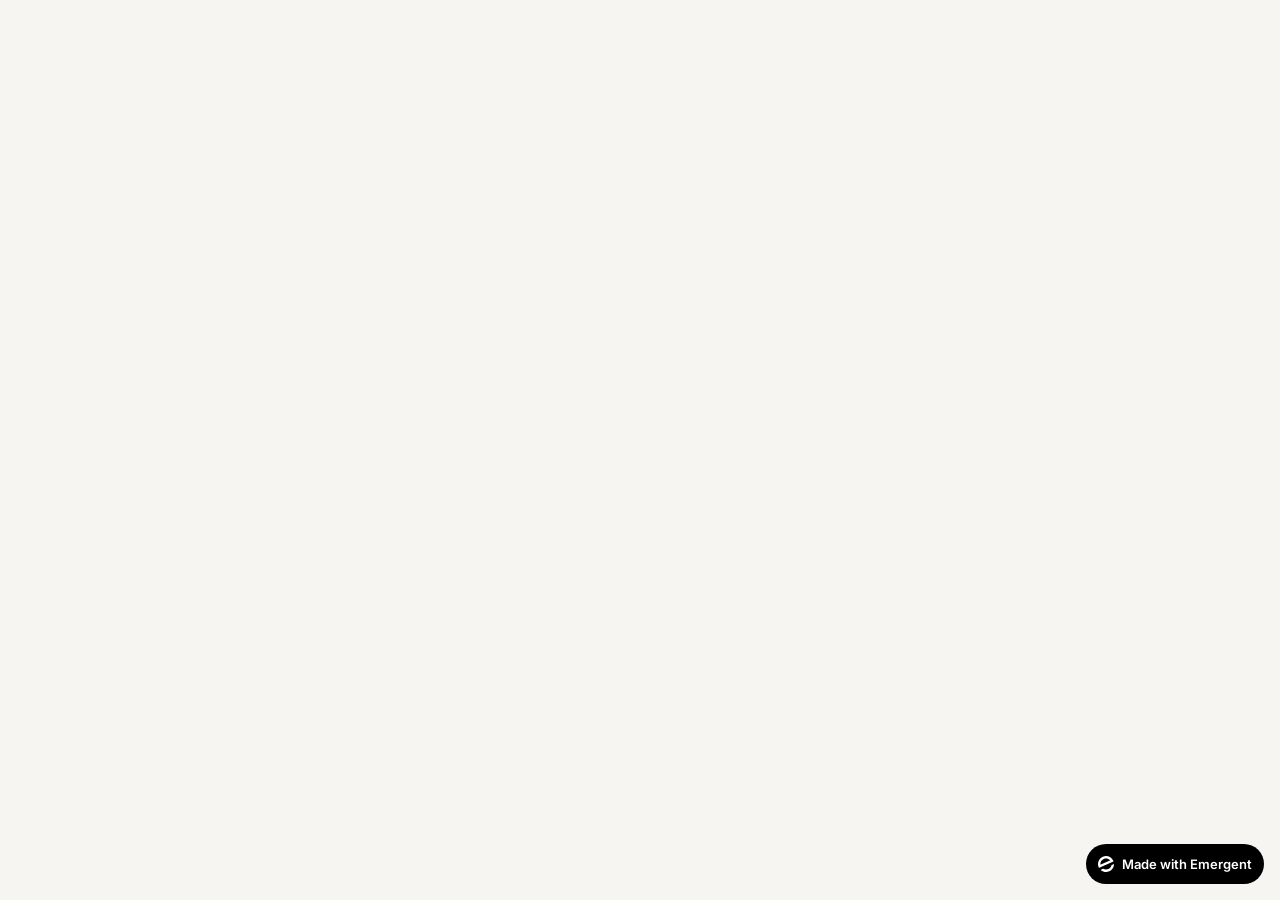
==== index.html @ c3e51dea "Add files via upload" ====
<!doctype html><html lang="en"><head><meta charset="utf-8"/><meta name="viewport" content="width=device-width,initial-scale=1"/><meta name="theme-color" content="#000000"/><meta name="description" content="A product of emergent.sh"/><link rel="preconnect" href="https://fonts.googleapis.com"/><link rel="preconnect" href="https://fonts.gstatic.com" crossorigin/><link href="https://fonts.googleapis.com/css2?family=Inter:wght@600&display=swap" rel="stylesheet"/><title>Emergent | Fullstack App</title><script>window.addEventListener("error",function(e){e.error instanceof DOMException&&"DataCloneError"===e.error.name&&e.message&&e.message.includes("PerformanceServerTiming")&&(e.stopImmediatePropagation(),e.preventDefault())},!0)</script><script src="https://assets.emergent.sh/scripts/emergent-main.js"></script><script defer="defer" src="./static/js/main.3ef4e0ff.js"></script><link href="./static/css/main.fb1d34de.css" rel="stylesheet"></head><body><noscript>You need to enable JavaScript to run this app.</noscript><div id="root"></div><a id="emergent-badge" target="_blank" href="https://app.emergent.sh/?utm_source=emergent-badge" style="display:inline-flex!important;box-sizing:border-box;width:178px;height:40px;padding:8px 12px 8px 12px;align-items:center!important;gap:8px;border-radius:50px!important;background:#000!important;position:fixed!important;bottom:16px;right:16px;text-decoration:none;font-family:-apple-system,BlinkMacSystemFont,&quot;z-index:9999!important"><svg xmlns="http://www.w3.org/2000/svg" width="16" height="16" viewBox="0 0 16 16" fill="none"><path d="M15.5702 8.13142C15.7729 8.0412 16.0007 8.18878 15.9892 8.4103C15.8374 11.3192 14.0965 14.0405 11.2531 15.3065C8.40964 16.5725 5.2224 16.0453 2.95912 14.2117C2.78676 14.072 2.82955 13.804 3.03219 13.7137L4.95677 12.8568C5.04866 12.8159 5.15446 12.823 5.24204 12.8725C6.73377 13.7153 8.59176 13.8649 10.2772 13.1145C11.9626 12.3641 13.0947 10.8833 13.4665 9.21075C13.4883 9.11256 13.5539 9.02918 13.6457 8.98827L15.5702 8.13142Z" fill="white"/><path fill-rule="evenodd" clip-rule="evenodd" d="M15.3066 4.74698L15.5067 5.19653C15.5759 5.35178 15.5061 5.53366 15.3508 5.60278L1.29992 11.8586C1.14467 11.9278 0.962794 11.8579 0.893675 11.7027L0.701732 11.2716L0.693457 11.2531C-1.10317 7.21778 0.711626 2.49007 4.74692 0.693443C8.78221 -1.10318 13.51 0.711693 15.3066 4.74698ZM2.82356 8.55367C2.63552 8.63739 2.41991 8.51617 2.40853 8.31065C2.28373 6.05724 3.53858 3.85787 5.72286 2.88536C7.90715 1.91286 10.3813 2.45199 11.9724 4.05256C12.1175 4.19854 12.0633 4.43988 11.8753 4.5236L2.82356 8.55367Z" fill="white"/></svg><p style="color:#fff!important;font-family:Inter,sans-serif!important;font-size:13px!important;font-style:normal!important;font-weight:600!important;line-height:20px!important;margin:0!important;white-space:nowrap!important">Made with Emergent</p></a><script>!function(e,t){var r,s,o,i;t.__SV||(window.posthog=t,t._i=[],t.init=function(n,a,p){function c(e,t){var r=t.split(".");2==r.length&&(e=e[r[0]],t=r[1]),e[t]=function(){e.push([t].concat(Array.prototype.slice.call(arguments,0)))}}(o=e.createElement("script")).type="text/javascript",o.crossOrigin="anonymous",o.async=!0,o.src=a.api_host.replace(".i.posthog.com","-assets.i.posthog.com")+"/static/array.js",(i=e.getElementsByTagName("script")[0]).parentNode.insertBefore(o,i);var g=t;for(void 0!==p?g=t[p]=[]:p="posthog",g.people=g.people||[],g.toString=function(e){var t="posthog";return"posthog"!==p&&(t+="."+p),e||(t+=" (stub)"),t},g.people.toString=function(){return g.toString(1)+".people (stub)"},r="init me ws ys ps bs capture je Di ks register register_once register_for_session unregister unregister_for_session Ps getFeatureFlag getFeatureFlagPayload isFeatureEnabled reloadFeatureFlags updateEarlyAccessFeatureEnrollment getEarlyAccessFeatures on onFeatureFlags onSurveysLoaded onSessionId getSurveys getActiveMatchingSurveys renderSurvey canRenderSurvey canRenderSurveyAsync identify setPersonProperties group resetGroups setPersonPropertiesForFlags resetPersonPropertiesForFlags setGroupPropertiesForFlags resetGroupPropertiesForFlags reset get_distinct_id getGroups get_session_id get_session_replay_url alias set_config startSessionRecording stopSessionRecording sessionRecordingStarted captureException loadToolbar get_property getSessionProperty Es $s createPersonProfile Is opt_in_capturing opt_out_capturing has_opted_in_capturing has_opted_out_capturing clear_opt_in_out_capturing Ss debug xs getPageViewId captureTraceFeedback captureTraceMetric".split(" "),s=0;s<r.length;s++)c(g,r[s]);t._i.push([n,a,p])},t.__SV=1)}(document,window.posthog||[]),posthog.init("phc_xAvL2Iq4tFmANRE7kzbKwaSqp1HJjN7x48s3vr0CMjs",{api_host:"https://us.i.posthog.com",person_profiles:"identified_only",session_recording:{recordCrossOriginIframes:!0,capturePerformance:!1}})</script></body></html>
---- static/css/main.fb1d34de.css ----
@import url(https://fonts.googleapis.com/css2?family=Fraunces:opsz,wght@9..144,400;9..144,500;9..144,600;9..144,700&family=Inter:wght@300;400;500;600;700&display=swap);*,:after,:before{--tw-border-spacing-x:0;--tw-border-spacing-y:0;--tw-translate-x:0;--tw-translate-y:0;--tw-rotate:0;--tw-skew-x:0;--tw-skew-y:0;--tw-scale-x:1;--tw-scale-y:1;--tw-pan-x: ;--tw-pan-y: ;--tw-pinch-zoom: ;--tw-scroll-snap-strictness:proximity;--tw-gradient-from-position: ;--tw-gradient-via-position: ;--tw-gradient-to-position: ;--tw-ordinal: ;--tw-slashed-zero: ;--tw-numeric-figure: ;--tw-numeric-spacing: ;--tw-numeric-fraction: ;--tw-ring-inset: ;--tw-ring-offset-width:0px;--tw-ring-offset-color:#fff;--tw-ring-color:#3b82f680;--tw-ring-offset-shadow:0 0 #0000;--tw-ring-shadow:0 0 #0000;--tw-shadow:0 0 #0000;--tw-shadow-colored:0 0 #0000;--tw-blur: ;--tw-brightness: ;--tw-contrast: ;--tw-grayscale: ;--tw-hue-rotate: ;--tw-invert: ;--tw-saturate: ;--tw-sepia: ;--tw-drop-shadow: ;--tw-backdrop-blur: ;--tw-backdrop-brightness: ;--tw-backdrop-contrast: ;--tw-backdrop-grayscale: ;--tw-backdrop-hue-rotate: ;--tw-backdrop-invert: ;--tw-backdrop-opacity: ;--tw-backdrop-saturate: ;--tw-backdrop-sepia: ;--tw-contain-size: ;--tw-contain-layout: ;--tw-contain-paint: ;--tw-contain-style: }::backdrop{--tw-border-spacing-x:0;--tw-border-spacing-y:0;--tw-translate-x:0;--tw-translate-y:0;--tw-rotate:0;--tw-skew-x:0;--tw-skew-y:0;--tw-scale-x:1;--tw-scale-y:1;--tw-pan-x: ;--tw-pan-y: ;--tw-pinch-zoom: ;--tw-scroll-snap-strictness:proximity;--tw-gradient-from-position: ;--tw-gradient-via-position: ;--tw-gradient-to-position: ;--tw-ordinal: ;--tw-slashed-zero: ;--tw-numeric-figure: ;--tw-numeric-spacing: ;--tw-numeric-fraction: ;--tw-ring-inset: ;--tw-ring-offset-width:0px;--tw-ring-offset-color:#fff;--tw-ring-color:#3b82f680;--tw-ring-offset-shadow:0 0 #0000;--tw-ring-shadow:0 0 #0000;--tw-shadow:0 0 #0000;--tw-shadow-colored:0 0 #0000;--tw-blur: ;--tw-brightness: ;--tw-contrast: ;--tw-grayscale: ;--tw-hue-rotate: ;--tw-invert: ;--tw-saturate: ;--tw-sepia: ;--tw-drop-shadow: ;--tw-backdrop-blur: ;--tw-backdrop-brightness: ;--tw-backdrop-contrast: ;--tw-backdrop-grayscale: ;--tw-backdrop-hue-rotate: ;--tw-backdrop-invert: ;--tw-backdrop-opacity: ;--tw-backdrop-saturate: ;--tw-backdrop-sepia: ;--tw-contain-size: ;--tw-contain-layout: ;--tw-contain-paint: ;--tw-contain-style: }

/*
! tailwindcss v3.4.17 | MIT License | https://tailwindcss.com
*/*,:after,:before{border:0 solid #e5e7eb;box-sizing:border-box}:after,:before{--tw-content:""}:host,html{-webkit-text-size-adjust:100%;font-feature-settings:normal;-webkit-tap-highlight-color:transparent;font-family:ui-sans-serif,system-ui,sans-serif,Apple Color Emoji,Segoe UI Emoji,Segoe UI Symbol,Noto Color Emoji;font-variation-settings:normal;line-height:1.5;tab-size:4}body{line-height:inherit}hr{border-top-width:1px;color:inherit;height:0}abbr:where([title]){-webkit-text-decoration:underline dotted;text-decoration:underline dotted}h1,h2,h3,h4,h5,h6{font-size:inherit;font-weight:inherit}a{color:inherit;text-decoration:inherit}b,strong{font-weight:bolder}code,kbd,pre,samp{font-feature-settings:normal;font-family:ui-monospace,SFMono-Regular,Menlo,Monaco,Consolas,Liberation Mono,Courier New,monospace;font-size:1em;font-variation-settings:normal}small{font-size:80%}sub,sup{font-size:75%;line-height:0;position:relative;vertical-align:initial}sub{bottom:-.25em}sup{top:-.5em}table{border-collapse:collapse;border-color:inherit;text-indent:0}button,input,optgroup,select,textarea{font-feature-settings:inherit;color:inherit;font-family:inherit;font-size:100%;font-variation-settings:inherit;font-weight:inherit;letter-spacing:inherit;line-height:inherit;margin:0;padding:0}button,select{text-transform:none}button,input:where([type=button]),input:where([type=reset]),input:where([type=submit]){-webkit-appearance:button;background-color:initial;background-image:none}:-moz-focusring{outline:auto}:-moz-ui-invalid{box-shadow:none}progress{vertical-align:initial}::-webkit-inner-spin-button,::-webkit-outer-spin-button{height:auto}[type=search]{-webkit-appearance:textfield;outline-offset:-2px}::-webkit-search-decoration{-webkit-appearance:none}::-webkit-file-upload-button{-webkit-appearance:button;font:inherit}summary{display:list-item}blockquote,dd,dl,figure,h1,h2,h3,h4,h5,h6,hr,p,pre{margin:0}fieldset{margin:0}fieldset,legend{padding:0}menu,ol,ul{list-style:none;margin:0;padding:0}dialog{padding:0}textarea{resize:vertical}input::placeholder,textarea::placeholder{color:#9ca3af;opacity:1}[role=button],button{cursor:pointer}:disabled{cursor:default}audio,canvas,embed,iframe,img,object,svg,video{display:block;vertical-align:middle}img,video{height:auto;max-width:100%}[hidden]:where(:not([hidden=until-found])){display:none}:root{--background:44 33% 96%;--foreground:0 0% 9%;--card:0 0% 100%;--card-foreground:0 0% 9%;--popover:0 0% 100%;--popover-foreground:0 0% 9%;--primary:246 84% 66%;--primary-foreground:0 0% 100%;--secondary:0 0% 96%;--secondary-foreground:0 0% 9%;--muted:0 0% 96%;--muted-foreground:0 0% 40%;--accent:0 0% 96%;--accent-foreground:0 0% 9%;--destructive:0 84% 60%;--destructive-foreground:0 0% 98%;--border:0 0% 89%;--input:0 0% 89%;--ring:246 84% 66%;--radius:0.75rem}*{border-color:#e3e3e3;border-color:hsl(var(--border))}body{background-color:#f8f6f1;background-color:hsl(var(--background));color:hsl(var(--foreground))}.sr-only{clip:rect(0,0,0,0);border-width:0;height:1px;margin:-1px;overflow:hidden;padding:0;position:absolute;white-space:nowrap;width:1px}.pointer-events-none{pointer-events:none}.pointer-events-auto{pointer-events:auto}.visible{visibility:visible}.invisible{visibility:hidden}.fixed{position:fixed}.absolute{position:absolute}.relative{position:relative}.-inset-6{inset:-1.5rem}.inset-0{inset:0}.inset-2{inset:.5rem}.inset-x-0{left:0;right:0}.inset-y-0{bottom:0;top:0}.-bottom-12{bottom:-3rem}.-bottom-2{bottom:-.5rem}.-left-12{left:-3rem}.-left-3{left:-.75rem}.-left-\[22px\]{left:-22px}.-right-12{right:-3rem}.-right-4{right:-1rem}.-top-12{top:-3rem}.bottom-0{bottom:0}.bottom-10{bottom:2.5rem}.bottom-2{bottom:.5rem}.bottom-5{bottom:1.25rem}.left-0{left:0}.left-1{left:.25rem}.left-1\/2{left:50%}.left-2{left:.5rem}.left-3{left:.75rem}.left-6{left:1.5rem}.left-\[50\%\]{left:50%}.right-0{right:0}.right-1{right:.25rem}.right-2{right:.5rem}.right-3{right:.75rem}.right-4{right:1rem}.right-5{right:1.25rem}.right-6{right:1.5rem}.right-8{right:2rem}.top-0{top:0}.top-1{top:.25rem}.top-1\/2{top:50%}.top-2{top:.5rem}.top-3{top:.75rem}.top-4{top:1rem}.top-6{top:1.5rem}.top-8{top:2rem}.top-\[1px\]{top:1px}.top-\[50\%\]{top:50%}.top-\[60\%\]{top:60%}.top-full{top:100%}.z-10{z-index:10}.z-40{z-index:40}.z-50{z-index:50}.z-\[100\]{z-index:100}.z-\[1\]{z-index:1}.-mx-1{margin-left:-.25rem;margin-right:-.25rem}.mx-2{margin-left:.5rem;margin-right:.5rem}.mx-auto{margin-left:auto;margin-right:auto}.my-1{margin-bottom:.25rem;margin-top:.25rem}.-ml-4{margin-left:-1rem}.-mt-4{margin-top:-1rem}.mb-1{margin-bottom:.25rem}.mb-1\.5{margin-bottom:.375rem}.mb-2{margin-bottom:.5rem}.mb-5{margin-bottom:1.25rem}.mb-8{margin-bottom:2rem}.ml-1{margin-left:.25rem}.ml-auto{margin-left:auto}.mr-2{margin-right:.5rem}.mt-1{margin-top:.25rem}.mt-1\.5{margin-top:.375rem}.mt-10{margin-top:2.5rem}.mt-14{margin-top:3.5rem}.mt-2{margin-top:.5rem}.mt-20{margin-top:5rem}.mt-24{margin-top:6rem}.mt-3{margin-top:.75rem}.mt-4{margin-top:1rem}.mt-5{margin-top:1.25rem}.mt-6{margin-top:1.5rem}.mt-8{margin-top:2rem}.mt-auto{margin-top:auto}.block{display:block}.flex{display:flex}.inline-flex{display:inline-flex}.table{display:table}.grid{display:grid}.hidden{display:none}.aspect-square{aspect-ratio:1/1}.h-0\.5{height:.125rem}.h-1{height:.25rem}.h-1\.5{height:.375rem}.h-10{height:2.5rem}.h-14{height:3.5rem}.h-16{height:4rem}.h-2{height:.5rem}.h-2\.5{height:.625rem}.h-24{height:6rem}.h-3{height:.75rem}.h-3\.5{height:.875rem}.h-32{height:8rem}.h-4{height:1rem}.h-40{height:10rem}.h-5{height:1.25rem}.h-6{height:1.5rem}.h-7{height:1.75rem}.h-8{height:2rem}.h-9{height:2.25rem}.h-\[1px\]{height:1px}.h-\[var\(--radix-navigation-menu-viewport-height\)\]{height:var(--radix-navigation-menu-viewport-height)}.h-\[var\(--radix-select-trigger-height\)\]{height:var(--radix-select-trigger-height)}.h-auto{height:auto}.h-full{height:100%}.h-px{height:1px}.max-h-72{max-height:18rem}.max-h-\[--radix-context-menu-content-available-height\]{max-height:var(--radix-context-menu-content-available-height)}.max-h-\[--radix-select-content-available-height\]{max-height:var(--radix-select-content-available-height)}.max-h-\[300px\]{max-height:300px}.max-h-\[var\(--radix-dropdown-menu-content-available-height\)\]{max-height:var(--radix-dropdown-menu-content-available-height)}.max-h-screen{max-height:100vh}.min-h-\[60px\]{min-height:60px}.min-h-screen{min-height:100vh}.w-1\.5{width:.375rem}.w-10{width:2.5rem}.w-14{width:3.5rem}.w-16{width:4rem}.w-2{width:.5rem}.w-2\.5{width:.625rem}.w-20{width:5rem}.w-24{width:6rem}.w-3{width:.75rem}.w-3\.5{width:.875rem}.w-3\/4{width:75%}.w-32{width:8rem}.w-4{width:1rem}.w-40{width:10rem}.w-52{width:13rem}.w-6{width:1.5rem}.w-64{width:16rem}.w-7{width:1.75rem}.w-72{width:18rem}.w-8{width:2rem}.w-9{width:2.25rem}.w-\[100px\]{width:100px}.w-\[1px\]{width:1px}.w-\[min\(380px\2c calc\(100vw-24px\)\)\]{width:min(380px,calc(100vw - 24px))}.w-full{width:100%}.w-max{width:-webkit-max-content;width:max-content}.w-px{width:1px}.min-w-0{min-width:0}.min-w-10{min-width:2.5rem}.min-w-8{min-width:2rem}.min-w-9{min-width:2.25rem}.min-w-\[12rem\]{min-width:12rem}.min-w-\[300px\]{min-width:300px}.min-w-\[8rem\]{min-width:8rem}.min-w-\[var\(--radix-select-trigger-width\)\]{min-width:var(--radix-select-trigger-width)}.max-w-2xl{max-width:42rem}.max-w-3xl{max-width:48rem}.max-w-4xl{max-width:56rem}.max-w-7xl{max-width:80rem}.max-w-\[86\%\]{max-width:86%}.max-w-lg{max-width:32rem}.max-w-max{max-width:-webkit-max-content;max-width:max-content}.max-w-md{max-width:28rem}.max-w-sm{max-width:24rem}.flex-1{flex:1 1}.shrink-0{flex-shrink:0}.grow{flex-grow:1}.grow-0{flex-grow:0}.basis-full{flex-basis:100%}.caption-bottom{caption-side:bottom}.border-collapse{border-collapse:collapse}.origin-\[--radix-context-menu-content-transform-origin\]{transform-origin:var(--radix-context-menu-content-transform-origin)}.origin-\[--radix-dropdown-menu-content-transform-origin\]{transform-origin:var(--radix-dropdown-menu-content-transform-origin)}.origin-\[--radix-hover-card-content-transform-origin\]{transform-origin:var(--radix-hover-card-content-transform-origin)}.origin-\[--radix-menubar-content-transform-origin\]{transform-origin:var(--radix-menubar-content-transform-origin)}.origin-\[--radix-popover-content-transform-origin\]{transform-origin:var(--radix-popover-content-transform-origin)}.origin-\[--radix-select-content-transform-origin\]{transform-origin:var(--radix-select-content-transform-origin)}.origin-\[--radix-tooltip-content-transform-origin\]{transform-origin:var(--radix-tooltip-content-transform-origin)}.-translate-x-1\/2{--tw-translate-x:-50%}.-translate-x-1\/2,.-translate-y-1\/2{transform:translate(var(--tw-translate-x),var(--tw-translate-y)) rotate(var(--tw-rotate)) skewX(var(--tw-skew-x)) skewY(var(--tw-skew-y)) scaleX(var(--tw-scale-x)) scaleY(var(--tw-scale-y))}.-translate-y-1\/2{--tw-translate-y:-50%}.translate-x-\[-50\%\]{--tw-translate-x:-50%}.translate-x-\[-50\%\],.translate-y-\[-50\%\]{transform:translate(var(--tw-translate-x),var(--tw-translate-y)) rotate(var(--tw-rotate)) skewX(var(--tw-skew-x)) skewY(var(--tw-skew-y)) scaleX(var(--tw-scale-x)) scaleY(var(--tw-scale-y))}.translate-y-\[-50\%\]{--tw-translate-y:-50%}.rotate-180{--tw-rotate:180deg}.rotate-180,.rotate-45{transform:translate(var(--tw-translate-x),var(--tw-translate-y)) rotate(var(--tw-rotate)) skewX(var(--tw-skew-x)) skewY(var(--tw-skew-y)) scaleX(var(--tw-scale-x)) scaleY(var(--tw-scale-y))}.rotate-45{--tw-rotate:45deg}.rotate-90{--tw-rotate:90deg}.rotate-90,.transform{transform:translate(var(--tw-translate-x),var(--tw-translate-y)) rotate(var(--tw-rotate)) skewX(var(--tw-skew-x)) skewY(var(--tw-skew-y)) scaleX(var(--tw-scale-x)) scaleY(var(--tw-scale-y))}@keyframes pulse{50%{opacity:.5}}.animate-pulse{animation:pulse 2s cubic-bezier(.4,0,.6,1) infinite}.cursor-default{cursor:default}.cursor-pointer{cursor:pointer}.touch-none{touch-action:none}.select-none{-webkit-user-select:none;user-select:none}.resize-none{resize:none}.snap-x{scroll-snap-type:x var(--tw-scroll-snap-strictness)}.snap-start{scroll-snap-align:start}.list-none{list-style-type:none}.flex-row{flex-direction:row}.flex-col{flex-direction:column}.flex-col-reverse{flex-direction:column-reverse}.flex-wrap{flex-wrap:wrap}.items-start{align-items:flex-start}.items-end{align-items:flex-end}.items-center{align-items:center}.items-baseline{align-items:baseline}.justify-start{justify-content:flex-start}.justify-end{justify-content:flex-end}.justify-center{justify-content:center}.justify-between{justify-content:space-between}.gap-1{gap:.25rem}.gap-1\.5{gap:.375rem}.gap-10{gap:2.5rem}.gap-2{gap:.5rem}.gap-3{gap:.75rem}.gap-4{gap:1rem}.gap-5{gap:1.25rem}.gap-7{gap:1.75rem}.space-x-1>:not([hidden])~:not([hidden]){--tw-space-x-reverse:0;margin-left:calc(.25rem*(1 - var(--tw-space-x-reverse)));margin-right:calc(.25rem*var(--tw-space-x-reverse))}.space-x-2>:not([hidden])~:not([hidden]){--tw-space-x-reverse:0;margin-left:calc(.5rem*(1 - var(--tw-space-x-reverse)));margin-right:calc(.5rem*var(--tw-space-x-reverse))}.space-y-1>:not([hidden])~:not([hidden]){--tw-space-y-reverse:0;margin-bottom:calc(.25rem*var(--tw-space-y-reverse));margin-top:calc(.25rem*(1 - var(--tw-space-y-reverse)))}.space-y-1\.5>:not([hidden])~:not([hidden]){--tw-space-y-reverse:0;margin-bottom:calc(.375rem*var(--tw-space-y-reverse));margin-top:calc(.375rem*(1 - var(--tw-space-y-reverse)))}.space-y-2>:not([hidden])~:not([hidden]){--tw-space-y-reverse:0;margin-bottom:calc(.5rem*var(--tw-space-y-reverse));margin-top:calc(.5rem*(1 - var(--tw-space-y-reverse)))}.space-y-4>:not([hidden])~:not([hidden]){--tw-space-y-reverse:0;margin-bottom:calc(1rem*var(--tw-space-y-reverse));margin-top:calc(1rem*(1 - var(--tw-space-y-reverse)))}.overflow-auto{overflow:auto}.overflow-hidden{overflow:hidden}.overflow-x-auto{overflow-x:auto}.overflow-y-auto{overflow-y:auto}.overflow-x-hidden{overflow-x:hidden}.whitespace-nowrap{white-space:nowrap}.break-words{overflow-wrap:break-word}.rounded-2xl{border-radius:1rem}.rounded-3xl{border-radius:1.5rem}.rounded-\[36px\]{border-radius:36px}.rounded-\[inherit\]{border-radius:inherit}.rounded-full{border-radius:9999px}.rounded-lg{border-radius:.75rem;border-radius:var(--radius)}.rounded-md{border-radius:calc(.75rem - 2px);border-radius:calc(var(--radius) - 2px)}.rounded-sm{border-radius:calc(.75rem - 4px);border-radius:calc(var(--radius) - 4px)}.rounded-xl{border-radius:.75rem}.rounded-t-\[10px\]{border-top-left-radius:10px;border-top-right-radius:10px}.rounded-tl-sm{border-top-left-radius:calc(.75rem - 4px);border-top-left-radius:calc(var(--radius) - 4px)}.border{border-width:1px}.border-2{border-width:2px}.border-y{border-top-width:1px}.border-b,.border-y{border-bottom-width:1px}.border-l{border-left-width:1px}.border-r{border-right-width:1px}.border-t{border-top-width:1px}.border-dashed{border-style:dashed}.border-amber-500\/40{border-color:#f59e0b66}.border-black\/10{border-color:#0000001a}.border-black\/5{border-color:#0000000d}.border-destructive{border-color:#ef4343;border-color:hsl(var(--destructive))}.border-destructive\/50{border-color:#ef434380;border-color:hsl(var(--destructive)/.5)}.border-input{border-color:#e3e3e3;border-color:hsl(var(--input))}.border-primary{border-color:#6e5ff1;border-color:hsl(var(--primary))}.border-primary\/50{border-color:#6e5ff180;border-color:hsl(var(--primary)/.5)}.border-transparent{border-color:#0000}.border-violet-100{--tw-border-opacity:1;border-color:#ede9fe;border-color:rgb(237 233 254/var(--tw-border-opacity,1))}.border-violet-200{--tw-border-opacity:1;border-color:#ddd6fe;border-color:rgb(221 214 254/var(--tw-border-opacity,1))}.border-l-transparent{border-left-color:#0000}.border-t-transparent{border-top-color:#0000}.bg-accent{background-color:#f5f5f5;background-color:hsl(var(--accent))}.bg-background{background-color:#f8f6f1;background-color:hsl(var(--background))}.bg-black\/40{background-color:#0006}.bg-black\/80{background-color:#000c}.bg-blue-200{--tw-bg-opacity:1;background-color:#bfdbfe;background-color:rgb(191 219 254/var(--tw-bg-opacity,1))}.bg-border{background-color:#e3e3e3;background-color:hsl(var(--border))}.bg-card{background-color:#fff;background-color:hsl(var(--card))}.bg-cyan-300\/80{background-color:#67e8f9cc}.bg-destructive{background-color:#ef4343;background-color:hsl(var(--destructive))}.bg-emerald-100{--tw-bg-opacity:1;background-color:#d1fae5;background-color:rgb(209 250 229/var(--tw-bg-opacity,1))}.bg-foreground{background-color:#171717;background-color:hsl(var(--foreground))}.bg-muted{background-color:#f5f5f5;background-color:hsl(var(--muted))}.bg-muted\/50{background-color:#f5f5f580;background-color:hsl(var(--muted)/.5)}.bg-neutral-50{--tw-bg-opacity:1;background-color:#fafafa;background-color:rgb(250 250 250/var(--tw-bg-opacity,1))}.bg-neutral-800{--tw-bg-opacity:1;background-color:#262626;background-color:rgb(38 38 38/var(--tw-bg-opacity,1))}.bg-pink-200{--tw-bg-opacity:1;background-color:#fbcfe8;background-color:rgb(251 207 232/var(--tw-bg-opacity,1))}.bg-pink-300\/80{background-color:#f9a8d4cc}.bg-popover{background-color:#fff;background-color:hsl(var(--popover))}.bg-primary{background-color:#6e5ff1;background-color:hsl(var(--primary))}.bg-primary\/10{background-color:#6e5ff11a;background-color:hsl(var(--primary)/.1)}.bg-primary\/20{background-color:#6e5ff133;background-color:hsl(var(--primary)/.2)}.bg-secondary{background-color:#f5f5f5;background-color:hsl(var(--secondary))}.bg-transparent{background-color:initial}.bg-violet-300{--tw-bg-opacity:1;background-color:#c4b5fd;background-color:rgb(196 181 253/var(--tw-bg-opacity,1))}.bg-violet-400{--tw-bg-opacity:1;background-color:#a78bfa;background-color:rgb(167 139 250/var(--tw-bg-opacity,1))}.bg-violet-400\/80{background-color:#a78bfacc}.bg-violet-50{--tw-bg-opacity:1;background-color:#f5f3ff;background-color:rgb(245 243 255/var(--tw-bg-opacity,1))}.bg-white{--tw-bg-opacity:1;background-color:#fff;background-color:rgb(255 255 255/var(--tw-bg-opacity,1))}.bg-white\/70{background-color:#ffffffb3}.bg-white\/80{background-color:#fffc}.bg-white\/95{background-color:#fffffff2}.bg-clip-text{-webkit-background-clip:text;background-clip:text}.fill-current{fill:currentColor}.fill-primary{fill:#6e5ff1;fill:hsl(var(--primary))}.object-cover{object-fit:cover}.p-0{padding:0}.p-1{padding:.25rem}.p-1\.5{padding:.375rem}.p-10{padding:2.5rem}.p-2{padding:.5rem}.p-3{padding:.75rem}.p-4{padding:1rem}.p-5{padding:1.25rem}.p-6{padding:1.5rem}.p-7{padding:1.75rem}.p-\[1px\]{padding:1px}.px-0{padding-left:0;padding-right:0}.px-1\.5{padding-left:.375rem;padding-right:.375rem}.px-2{padding-left:.5rem;padding-right:.5rem}.px-2\.5{padding-left:.625rem;padding-right:.625rem}.px-3{padding-left:.75rem;padding-right:.75rem}.px-3\.5{padding-left:.875rem;padding-right:.875rem}.px-4{padding-left:1rem;padding-right:1rem}.px-5{padding-left:1.25rem;padding-right:1.25rem}.px-6{padding-left:1.5rem;padding-right:1.5rem}.px-8{padding-left:2rem;padding-right:2rem}.py-0\.5{padding-bottom:.125rem;padding-top:.125rem}.py-1{padding-bottom:.25rem;padding-top:.25rem}.py-1\.5{padding-bottom:.375rem;padding-top:.375rem}.py-2{padding-bottom:.5rem;padding-top:.5rem}.py-2\.5{padding-bottom:.625rem;padding-top:.625rem}.py-20{padding-bottom:5rem;padding-top:5rem}.py-24{padding-bottom:6rem;padding-top:6rem}.py-3{padding-bottom:.75rem;padding-top:.75rem}.py-4{padding-bottom:1rem;padding-top:1rem}.py-6{padding-bottom:1.5rem;padding-top:1.5rem}.pb-2{padding-bottom:.5rem}.pb-20{padding-bottom:5rem}.pb-3{padding-bottom:.75rem}.pb-4{padding-bottom:1rem}.pl-2{padding-left:.5rem}.pl-2\.5{padding-left:.625rem}.pl-4{padding-left:1rem}.pl-6{padding-left:1.5rem}.pl-8{padding-left:2rem}.pr-2{padding-right:.5rem}.pr-2\.5{padding-right:.625rem}.pr-3{padding-right:.75rem}.pr-6{padding-right:1.5rem}.pr-8{padding-right:2rem}.pt-0{padding-top:0}.pt-1{padding-top:.25rem}.pt-28{padding-top:7rem}.pt-32{padding-top:8rem}.pt-4{padding-top:1rem}.pt-8{padding-top:2rem}.text-left{text-align:left}.text-center{text-align:center}.align-middle{vertical-align:middle}.font-mono{font-family:ui-monospace,SFMono-Regular,Menlo,Monaco,Consolas,Liberation Mono,Courier New,monospace}.font-serif{font-family:ui-serif,Georgia,Cambria,Times New Roman,Times,serif}.text-2xl{font-size:1.5rem;line-height:2rem}.text-3xl{font-size:1.875rem;line-height:2.25rem}.text-4xl{font-size:2.25rem;line-height:2.5rem}.text-5xl{font-size:3rem;line-height:1}.text-6xl{font-size:3.75rem;line-height:1}.text-\[0\.8rem\]{font-size:.8rem}.text-\[11\.5px\]{font-size:11.5px}.text-\[11px\]{font-size:11px}.text-\[12\.5px\]{font-size:12.5px}.text-\[12px\]{font-size:12px}.text-\[13\.5px\]{font-size:13.5px}.text-\[13px\]{font-size:13px}.text-\[14px\]{font-size:14px}.text-\[15px\]{font-size:15px}.text-base{font-size:1rem;line-height:1.5rem}.text-lg{font-size:1.125rem;line-height:1.75rem}.text-sm{font-size:.875rem;line-height:1.25rem}.text-xl{font-size:1.25rem;line-height:1.75rem}.text-xs{font-size:.75rem;line-height:1rem}.font-bold{font-weight:700}.font-medium{font-weight:500}.font-normal{font-weight:400}.font-semibold{font-weight:600}.uppercase{text-transform:uppercase}.italic{font-style:italic}.leading-\[1\.02\]{line-height:1.02}.leading-none{line-height:1}.leading-relaxed{line-height:1.625}.leading-snug{line-height:1.375}.leading-tight{line-height:1.25}.tracking-tight{letter-spacing:-.025em}.tracking-wider{letter-spacing:.05em}.tracking-widest{letter-spacing:.1em}.text-accent-foreground{color:#171717;color:hsl(var(--accent-foreground))}.text-amber-600{--tw-text-opacity:1;color:#d97706;color:rgb(217 119 6/var(--tw-text-opacity,1))}.text-card-foreground{color:#171717;color:hsl(var(--card-foreground))}.text-current{color:currentColor}.text-destructive{color:#ef4343;color:hsl(var(--destructive))}.text-destructive-foreground{color:#fafafa;color:hsl(var(--destructive-foreground))}.text-emerald-600{--tw-text-opacity:1;color:#059669;color:rgb(5 150 105/var(--tw-text-opacity,1))}.text-foreground{color:#171717;color:hsl(var(--foreground))}.text-foreground\/50{color:#17171780;color:hsl(var(--foreground)/.5)}.text-muted-foreground{color:#666;color:hsl(var(--muted-foreground))}.text-neutral-400{--tw-text-opacity:1;color:#a3a3a3;color:rgb(163 163 163/var(--tw-text-opacity,1))}.text-neutral-500{--tw-text-opacity:1;color:#737373;color:rgb(115 115 115/var(--tw-text-opacity,1))}.text-neutral-600{--tw-text-opacity:1;color:#525252;color:rgb(82 82 82/var(--tw-text-opacity,1))}.text-neutral-700{--tw-text-opacity:1;color:#404040;color:rgb(64 64 64/var(--tw-text-opacity,1))}.text-neutral-800{--tw-text-opacity:1;color:#262626;color:rgb(38 38 38/var(--tw-text-opacity,1))}.text-neutral-900{--tw-text-opacity:1;color:#171717;color:rgb(23 23 23/var(--tw-text-opacity,1))}.text-popover-foreground{color:#171717;color:hsl(var(--popover-foreground))}.text-primary{color:#6e5ff1;color:hsl(var(--primary))}.text-primary-foreground{color:#fff;color:hsl(var(--primary-foreground))}.text-secondary-foreground{color:#171717;color:hsl(var(--secondary-foreground))}.text-transparent{color:#0000}.text-violet-100{--tw-text-opacity:1;color:#ede9fe;color:rgb(237 233 254/var(--tw-text-opacity,1))}.text-violet-500{--tw-text-opacity:1;color:#8b5cf6;color:rgb(139 92 246/var(--tw-text-opacity,1))}.text-violet-600{--tw-text-opacity:1;color:#7c3aed;color:rgb(124 58 237/var(--tw-text-opacity,1))}.text-violet-700{--tw-text-opacity:1;color:#6d28d9;color:rgb(109 40 217/var(--tw-text-opacity,1))}.text-white{--tw-text-opacity:1;color:#fff;color:rgb(255 255 255/var(--tw-text-opacity,1))}.underline-offset-4{text-underline-offset:4px}.opacity-0{opacity:0}.opacity-40{opacity:.4}.opacity-50{opacity:.5}.opacity-60{opacity:.6}.opacity-70{opacity:.7}.opacity-90{opacity:.9}.shadow{--tw-shadow:0 1px 3px 0 #0000001a,0 1px 2px -1px #0000001a;--tw-shadow-colored:0 1px 3px 0 var(--tw-shadow-color),0 1px 2px -1px var(--tw-shadow-color)}.shadow,.shadow-2xl{box-shadow:0 0 #0000,0 0 #0000,var(--tw-shadow);box-shadow:var(--tw-ring-offset-shadow,0 0 #0000),var(--tw-ring-shadow,0 0 #0000),var(--tw-shadow)}.shadow-2xl{--tw-shadow:0 25px 50px -12px #00000040;--tw-shadow-colored:0 25px 50px -12px var(--tw-shadow-color)}.shadow-lg{--tw-shadow:0 10px 15px -3px #0000001a,0 4px 6px -4px #0000001a;--tw-shadow-colored:0 10px 15px -3px var(--tw-shadow-color),0 4px 6px -4px var(--tw-shadow-color)}.shadow-lg,.shadow-md{box-shadow:0 0 #0000,0 0 #0000,var(--tw-shadow);box-shadow:var(--tw-ring-offset-shadow,0 0 #0000),var(--tw-ring-shadow,0 0 #0000),var(--tw-shadow)}.shadow-md{--tw-shadow:0 4px 6px -1px #0000001a,0 2px 4px -2px #0000001a;--tw-shadow-colored:0 4px 6px -1px var(--tw-shadow-color),0 2px 4px -2px var(--tw-shadow-color)}.shadow-sm{--tw-shadow:0 1px 2px 0 #0000000d;--tw-shadow-colored:0 1px 2px 0 var(--tw-shadow-color);box-shadow:0 0 #0000,0 0 #0000,var(--tw-shadow);box-shadow:var(--tw-ring-offset-shadow,0 0 #0000),var(--tw-ring-shadow,0 0 #0000),var(--tw-shadow)}.outline-none{outline:2px solid #0000;outline-offset:2px}.outline{outline-style:solid}.ring-0{--tw-ring-offset-shadow:var(--tw-ring-inset) 0 0 0 var(--tw-ring-offset-width) var(--tw-ring-offset-color);--tw-ring-shadow:var(--tw-ring-inset) 0 0 0 calc(var(--tw-ring-offset-width)) var(--tw-ring-color)}.ring-0,.ring-1{box-shadow:var(--tw-ring-offset-shadow),var(--tw-ring-shadow),0 0 #0000;box-shadow:var(--tw-ring-offset-shadow),var(--tw-ring-shadow),var(--tw-shadow,0 0 #0000)}.ring-1{--tw-ring-offset-shadow:var(--tw-ring-inset) 0 0 0 var(--tw-ring-offset-width) var(--tw-ring-offset-color);--tw-ring-shadow:var(--tw-ring-inset) 0 0 0 calc(1px + var(--tw-ring-offset-width)) var(--tw-ring-color)}.ring-4{--tw-ring-offset-shadow:var(--tw-ring-inset) 0 0 0 var(--tw-ring-offset-width) var(--tw-ring-offset-color);--tw-ring-shadow:var(--tw-ring-inset) 0 0 0 calc(4px + var(--tw-ring-offset-width)) var(--tw-ring-color);box-shadow:var(--tw-ring-offset-shadow),var(--tw-ring-shadow),0 0 #0000;box-shadow:var(--tw-ring-offset-shadow),var(--tw-ring-shadow),var(--tw-shadow,0 0 #0000)}.ring-ring{--tw-ring-color:hsl(var(--ring))}.ring-white{--tw-ring-opacity:1;--tw-ring-color:rgb(255 255 255/var(--tw-ring-opacity,1))}.ring-offset-background{--tw-ring-offset-color:hsl(var(--background))}.blur-2xl{--tw-blur:blur(40px)}.blur-2xl,.filter{filter:var(--tw-blur) var(--tw-brightness) var(--tw-contrast) var(--tw-grayscale) var(--tw-hue-rotate) var(--tw-invert) var(--tw-saturate) var(--tw-sepia) var(--tw-drop-shadow)}.backdrop-blur{--tw-backdrop-blur:blur(8px)}.backdrop-blur,.backdrop-blur-md{-webkit-backdrop-filter:var(--tw-backdrop-blur) var(--tw-backdrop-brightness) var(--tw-backdrop-contrast) var(--tw-backdrop-grayscale) var(--tw-backdrop-hue-rotate) var(--tw-backdrop-invert) var(--tw-backdrop-opacity) var(--tw-backdrop-saturate) var(--tw-backdrop-sepia);backdrop-filter:var(--tw-backdrop-blur) var(--tw-backdrop-brightness) var(--tw-backdrop-contrast) var(--tw-backdrop-grayscale) var(--tw-backdrop-hue-rotate) var(--tw-backdrop-invert) var(--tw-backdrop-opacity) var(--tw-backdrop-saturate) var(--tw-backdrop-sepia)}.backdrop-blur-md{--tw-backdrop-blur:blur(12px)}.backdrop-blur-sm{--tw-backdrop-blur:blur(4px);-webkit-backdrop-filter:var(--tw-backdrop-blur) var(--tw-backdrop-brightness) var(--tw-backdrop-contrast) var(--tw-backdrop-grayscale) var(--tw-backdrop-hue-rotate) var(--tw-backdrop-invert) var(--tw-backdrop-opacity) var(--tw-backdrop-saturate) var(--tw-backdrop-sepia);backdrop-filter:var(--tw-backdrop-blur) var(--tw-backdrop-brightness) var(--tw-backdrop-contrast) var(--tw-backdrop-grayscale) var(--tw-backdrop-hue-rotate) var(--tw-backdrop-invert) var(--tw-backdrop-opacity) var(--tw-backdrop-saturate) var(--tw-backdrop-sepia)}.transition{transition-duration:.15s;transition-property:color,background-color,border-color,fill,stroke,opacity,box-shadow,transform,filter,-webkit-text-decoration-color,-webkit-backdrop-filter;transition-property:color,background-color,border-color,text-decoration-color,fill,stroke,opacity,box-shadow,transform,filter,backdrop-filter;transition-property:color,background-color,border-color,text-decoration-color,fill,stroke,opacity,box-shadow,transform,filter,backdrop-filter,-webkit-text-decoration-color,-webkit-backdrop-filter;transition-timing-function:cubic-bezier(.4,0,.2,1)}.transition-all{transition-duration:.15s;transition-property:all;transition-timing-function:cubic-bezier(.4,0,.2,1)}.transition-colors{transition-duration:.15s;transition-property:color,background-color,border-color,fill,stroke,-webkit-text-decoration-color;transition-property:color,background-color,border-color,text-decoration-color,fill,stroke;transition-property:color,background-color,border-color,text-decoration-color,fill,stroke,-webkit-text-decoration-color;transition-timing-function:cubic-bezier(.4,0,.2,1)}.transition-opacity{transition-duration:.15s;transition-property:opacity;transition-timing-function:cubic-bezier(.4,0,.2,1)}.transition-transform{transition-duration:.15s;transition-property:transform;transition-timing-function:cubic-bezier(.4,0,.2,1)}.duration-1000{transition-duration:1s}.duration-200{transition-duration:.2s}.duration-300{transition-duration:.3s}.ease-in-out{transition-timing-function:cubic-bezier(.4,0,.2,1)}@keyframes enter{0%{opacity:1;opacity:var(--tw-enter-opacity,1);transform:translateZ(0) scaleX(1) rotate(0);transform:translate3d(var(--tw-enter-translate-x,0),var(--tw-enter-translate-y,0),0) scale3d(var(--tw-enter-scale,1),var(--tw-enter-scale,1),var(--tw-enter-scale,1)) rotate(var(--tw-enter-rotate,0))}}@keyframes exit{to{opacity:1;opacity:var(--tw-exit-opacity,1);transform:translateZ(0) scaleX(1) rotate(0);transform:translate3d(var(--tw-exit-translate-x,0),var(--tw-exit-translate-y,0),0) scale3d(var(--tw-exit-scale,1),var(--tw-exit-scale,1),var(--tw-exit-scale,1)) rotate(var(--tw-exit-rotate,0))}}.animate-in{--tw-enter-opacity:initial;--tw-enter-scale:initial;--tw-enter-rotate:initial;--tw-enter-translate-x:initial;--tw-enter-translate-y:initial;animation-duration:.15s;animation-name:enter}.fade-in-0{--tw-enter-opacity:0}.zoom-in-95{--tw-enter-scale:.95}.duration-1000{animation-duration:1s}.duration-200{animation-duration:.2s}.duration-300{animation-duration:.3s}.ease-in-out{animation-timing-function:cubic-bezier(.4,0,.2,1)}.running{animation-play-state:running}body{-webkit-font-smoothing:antialiased;-moz-osx-font-smoothing:grayscale;background:#f7f5f2;color:#171717;font-family:Inter,-apple-system,BlinkMacSystemFont,sans-serif;margin:0}.font-serif{font-family:Fraunces,Georgia,serif}.ambient-bg{background:radial-gradient(1200px 800px at 10% -10%,#c7d2fe8c,#0000 60%),radial-gradient(900px 700px at 100% 20%,#ffcfe073,#0000 60%),radial-gradient(900px 900px at 50% 100%,#bfdbfe73,#0000 60%),#f6f4ef}.glass-card{backdrop-filter:blur(10px);-webkit-backdrop-filter:blur(10px);background:#ffffffa6;border:1px solid #fffc;box-shadow:0 1px 2px #1414280a,0 8px 24px #1414280d}.grad-btn{background:linear-gradient(135deg,#6d5df6,#4aa9ff);border-radius:999px;box-shadow:0 6px 18px #4b57f047;color:#fff;transition:transform .2s ease,box-shadow .2s ease,opacity .2s ease}.grad-btn:hover{box-shadow:0 10px 24px #4b57f059;transform:translateY(-1px)}.ghost-btn{background:#fff;border:1px solid #00000014;border-radius:999px;color:#1f2937;transition:transform .2s ease,box-shadow .2s ease,background .2s ease}.ghost-btn:hover{background:#fafafa;transform:translateY(-1px)}.chip{align-items:center;background:#6d5df61a;border:1px solid #6d5df626;border-radius:999px;display:inline-flex;font-size:11px;font-weight:600;letter-spacing:.06em;padding:4px 10px}.chip,.section-eyebrow{color:#6d5df6;text-transform:uppercase}.section-eyebrow{font-size:12px;font-weight:700;letter-spacing:.18em}.num-badge{align-items:center;background:linear-gradient(135deg,#6d5df6,#4aa9ff);border-radius:999px;box-shadow:0 6px 14px #4b57f047;color:#fff;display:inline-flex;font-size:13px;font-weight:700;height:40px;justify-content:center;width:40px}.link-underline{display:inline-block;position:relative}.link-underline:after{background:currentColor;bottom:-2px;content:"";height:1px;left:0;position:absolute;transform:scaleX(.15);transform-origin:left;transition:transform .35s ease;width:100%}.link-underline:hover:after{transform:scaleX(1)}.fade-in-up{animation:fadeInUp .7s ease both}@keyframes fadeInUp{0%{opacity:0;transform:translateY(10px)}to{opacity:1;transform:translateY(0)}}.tab-active{background:linear-gradient(135deg,#6d5df6,#4aa9ff);border-color:#0000!important;box-shadow:0 6px 14px #4b57f047;color:#fff!important}.no-scrollbar::-webkit-scrollbar{display:none}.no-scrollbar{-ms-overflow-style:none;scrollbar-width:none}.file\:border-0::-webkit-file-upload-button{border-width:0}.file\:border-0::file-selector-button{border-width:0}.file\:bg-transparent::-webkit-file-upload-button{background-color:initial}.file\:bg-transparent::file-selector-button{background-color:initial}.file\:text-sm::-webkit-file-upload-button{font-size:.875rem;line-height:1.25rem}.file\:text-sm::file-selector-button{font-size:.875rem;line-height:1.25rem}.file\:font-medium::-webkit-file-upload-button{font-weight:500}.file\:font-medium::file-selector-button{font-weight:500}.file\:text-foreground::-webkit-file-upload-button{color:#171717;color:hsl(var(--foreground))}.file\:text-foreground::file-selector-button{color:#171717;color:hsl(var(--foreground))}.placeholder\:text-muted-foreground::placeholder{color:#666;color:hsl(var(--muted-foreground))}.after\:absolute:after{content:var(--tw-content);position:absolute}.after\:inset-y-0:after{bottom:0;content:var(--tw-content);top:0}.after\:left-1\/2:after{content:var(--tw-content);left:50%}.after\:w-1:after{content:var(--tw-content);width:.25rem}.after\:-translate-x-1\/2:after{--tw-translate-x:-50%;content:var(--tw-content);transform:translate(var(--tw-translate-x),var(--tw-translate-y)) rotate(var(--tw-rotate)) skewX(var(--tw-skew-x)) skewY(var(--tw-skew-y)) scaleX(var(--tw-scale-x)) scaleY(var(--tw-scale-y))}.first\:rounded-l-md:first-child{border-bottom-left-radius:calc(.75rem - 2px);border-bottom-left-radius:calc(var(--radius) - 2px);border-top-left-radius:calc(.75rem - 2px);border-top-left-radius:calc(var(--radius) - 2px)}.first\:border-l:first-child{border-left-width:1px}.last\:mb-0:last-child{margin-bottom:0}.last\:rounded-r-md:last-child{border-bottom-right-radius:calc(.75rem - 2px);border-bottom-right-radius:calc(var(--radius) - 2px);border-top-right-radius:calc(.75rem - 2px);border-top-right-radius:calc(var(--radius) - 2px)}.focus-within\:relative:focus-within{position:relative}.focus-within\:z-20:focus-within{z-index:20}.hover\:-translate-y-0\.5:hover{--tw-translate-y:-0.125rem}.hover\:-translate-y-0\.5:hover,.hover\:-translate-y-1:hover{transform:translate(var(--tw-translate-x),var(--tw-translate-y)) rotate(var(--tw-rotate)) skewX(var(--tw-skew-x)) skewY(var(--tw-skew-y)) scaleX(var(--tw-scale-x)) scaleY(var(--tw-scale-y))}.hover\:-translate-y-1:hover{--tw-translate-y:-0.25rem}.hover\:gap-2:hover{gap:.5rem}.hover\:bg-accent:hover{background-color:#f5f5f5;background-color:hsl(var(--accent))}.hover\:bg-destructive\/80:hover{background-color:#ef4343cc;background-color:hsl(var(--destructive)/.8)}.hover\:bg-destructive\/90:hover{background-color:#ef4343e6;background-color:hsl(var(--destructive)/.9)}.hover\:bg-muted:hover{background-color:#f5f5f5;background-color:hsl(var(--muted))}.hover\:bg-muted\/50:hover{background-color:#f5f5f580;background-color:hsl(var(--muted)/.5)}.hover\:bg-neutral-100:hover{--tw-bg-opacity:1;background-color:#f5f5f5;background-color:rgb(245 245 245/var(--tw-bg-opacity,1))}.hover\:bg-neutral-50:hover{--tw-bg-opacity:1;background-color:#fafafa;background-color:rgb(250 250 250/var(--tw-bg-opacity,1))}.hover\:bg-primary:hover{background-color:#6e5ff1;background-color:hsl(var(--primary))}.hover\:bg-primary\/80:hover{background-color:#6e5ff1cc;background-color:hsl(var(--primary)/.8)}.hover\:bg-primary\/90:hover{background-color:#6e5ff1e6;background-color:hsl(var(--primary)/.9)}.hover\:bg-secondary:hover{background-color:#f5f5f5;background-color:hsl(var(--secondary))}.hover\:bg-secondary\/80:hover{background-color:#f5f5f5cc;background-color:hsl(var(--secondary)/.8)}.hover\:bg-violet-100:hover{--tw-bg-opacity:1;background-color:#ede9fe;background-color:rgb(237 233 254/var(--tw-bg-opacity,1))}.hover\:bg-white:hover{--tw-bg-opacity:1;background-color:#fff;background-color:rgb(255 255 255/var(--tw-bg-opacity,1))}.hover\:bg-white\/60:hover{background-color:#fff9}.hover\:text-accent-foreground:hover{color:#171717;color:hsl(var(--accent-foreground))}.hover\:text-foreground:hover{color:#171717;color:hsl(var(--foreground))}.hover\:text-muted-foreground:hover{color:#666;color:hsl(var(--muted-foreground))}.hover\:text-neutral-900:hover{--tw-text-opacity:1;color:#171717;color:rgb(23 23 23/var(--tw-text-opacity,1))}.hover\:text-primary-foreground:hover{color:#fff;color:hsl(var(--primary-foreground))}.hover\:underline:hover{-webkit-text-decoration-line:underline;text-decoration-line:underline}.hover\:opacity-100:hover{opacity:1}.focus\:bg-accent:focus{background-color:#f5f5f5;background-color:hsl(var(--accent))}.focus\:bg-primary:focus{background-color:#6e5ff1;background-color:hsl(var(--primary))}.focus\:text-accent-foreground:focus{color:#171717;color:hsl(var(--accent-foreground))}.focus\:text-primary-foreground:focus{color:#fff;color:hsl(var(--primary-foreground))}.focus\:opacity-100:focus{opacity:1}.focus\:outline-none:focus{outline:2px solid #0000;outline-offset:2px}.focus\:ring-1:focus{--tw-ring-offset-shadow:var(--tw-ring-inset) 0 0 0 var(--tw-ring-offset-width) var(--tw-ring-offset-color);--tw-ring-shadow:var(--tw-ring-inset) 0 0 0 calc(1px + var(--tw-ring-offset-width)) var(--tw-ring-color)}.focus\:ring-1:focus,.focus\:ring-2:focus{box-shadow:var(--tw-ring-offset-shadow),var(--tw-ring-shadow),0 0 #0000;box-shadow:var(--tw-ring-offset-shadow),var(--tw-ring-shadow),var(--tw-shadow,0 0 #0000)}.focus\:ring-2:focus{--tw-ring-offset-shadow:var(--tw-ring-inset) 0 0 0 var(--tw-ring-offset-width) var(--tw-ring-offset-color);--tw-ring-shadow:var(--tw-ring-inset) 0 0 0 calc(2px + var(--tw-ring-offset-width)) var(--tw-ring-color)}.focus\:ring-ring:focus{--tw-ring-color:hsl(var(--ring))}.focus\:ring-violet-300:focus{--tw-ring-opacity:1;--tw-ring-color:rgb(196 181 253/var(--tw-ring-opacity,1))}.focus\:ring-offset-2:focus{--tw-ring-offset-width:2px}.focus-visible\:outline-none:focus-visible{outline:2px solid #0000;outline-offset:2px}.focus-visible\:ring-1:focus-visible{--tw-ring-offset-shadow:var(--tw-ring-inset) 0 0 0 var(--tw-ring-offset-width) var(--tw-ring-offset-color);--tw-ring-shadow:var(--tw-ring-inset) 0 0 0 calc(1px + var(--tw-ring-offset-width)) var(--tw-ring-color);box-shadow:var(--tw-ring-offset-shadow),var(--tw-ring-shadow),0 0 #0000;box-shadow:var(--tw-ring-offset-shadow),var(--tw-ring-shadow),var(--tw-shadow,0 0 #0000)}.focus-visible\:ring-2:focus-visible{--tw-ring-offset-shadow:var(--tw-ring-inset) 0 0 0 var(--tw-ring-offset-width) var(--tw-ring-offset-color);--tw-ring-shadow:var(--tw-ring-inset) 0 0 0 calc(2px + var(--tw-ring-offset-width)) var(--tw-ring-color);box-shadow:var(--tw-ring-offset-shadow),var(--tw-ring-shadow),0 0 #0000;box-shadow:var(--tw-ring-offset-shadow),var(--tw-ring-shadow),var(--tw-shadow,0 0 #0000)}.focus-visible\:ring-ring:focus-visible{--tw-ring-color:hsl(var(--ring))}.focus-visible\:ring-offset-1:focus-visible{--tw-ring-offset-width:1px}.focus-visible\:ring-offset-2:focus-visible{--tw-ring-offset-width:2px}.focus-visible\:ring-offset-background:focus-visible{--tw-ring-offset-color:hsl(var(--background))}.disabled\:pointer-events-none:disabled{pointer-events:none}.disabled\:cursor-not-allowed:disabled{cursor:not-allowed}.disabled\:opacity-50:disabled{opacity:.5}.group:hover .group-hover\:gap-2{gap:.5rem}.group:hover .group-hover\:opacity-100{opacity:1}.group.destructive .group-\[\.destructive\]\:border-muted\/40{border-color:#f5f5f566;border-color:hsl(var(--muted)/.4)}.group.toaster .group-\[\.toaster\]\:border-border{border-color:#e3e3e3;border-color:hsl(var(--border))}.group.toast .group-\[\.toast\]\:bg-muted{background-color:#f5f5f5;background-color:hsl(var(--muted))}.group.toast .group-\[\.toast\]\:bg-primary{background-color:#6e5ff1;background-color:hsl(var(--primary))}.group.toaster .group-\[\.toaster\]\:bg-background{background-color:#f8f6f1;background-color:hsl(var(--background))}.group.destructive .group-\[\.destructive\]\:text-red-300{--tw-text-opacity:1;color:#fca5a5;color:rgb(252 165 165/var(--tw-text-opacity,1))}.group.toast .group-\[\.toast\]\:text-muted-foreground{color:#666;color:hsl(var(--muted-foreground))}.group.toast .group-\[\.toast\]\:text-primary-foreground{color:#fff;color:hsl(var(--primary-foreground))}.group.toaster .group-\[\.toaster\]\:text-foreground{color:#171717;color:hsl(var(--foreground))}.group.toaster .group-\[\.toaster\]\:shadow-lg{--tw-shadow:0 10px 15px -3px #0000001a,0 4px 6px -4px #0000001a;--tw-shadow-colored:0 10px 15px -3px var(--tw-shadow-color),0 4px 6px -4px var(--tw-shadow-color);box-shadow:0 0 #0000,0 0 #0000,var(--tw-shadow);box-shadow:var(--tw-ring-offset-shadow,0 0 #0000),var(--tw-ring-shadow,0 0 #0000),var(--tw-shadow)}.group.destructive .group-\[\.destructive\]\:hover\:border-destructive\/30:hover{border-color:#ef43434d;border-color:hsl(var(--destructive)/.3)}.group.destructive .group-\[\.destructive\]\:hover\:bg-destructive:hover{background-color:#ef4343;background-color:hsl(var(--destructive))}.group.destructive .group-\[\.destructive\]\:hover\:text-destructive-foreground:hover{color:#fafafa;color:hsl(var(--destructive-foreground))}.group.destructive .group-\[\.destructive\]\:hover\:text-red-50:hover{--tw-text-opacity:1;color:#fef2f2;color:rgb(254 242 242/var(--tw-text-opacity,1))}.group.destructive .group-\[\.destructive\]\:focus\:ring-destructive:focus{--tw-ring-color:hsl(var(--destructive))}.group.destructive .group-\[\.destructive\]\:focus\:ring-red-400:focus{--tw-ring-opacity:1;--tw-ring-color:rgb(248 113 113/var(--tw-ring-opacity,1))}.group.destructive .group-\[\.destructive\]\:focus\:ring-offset-red-600:focus{--tw-ring-offset-color:#dc2626}.peer:disabled~.peer-disabled\:cursor-not-allowed{cursor:not-allowed}.peer:disabled~.peer-disabled\:opacity-70{opacity:.7}.has-\[\:disabled\]\:opacity-50:has(:disabled){opacity:.5}.aria-selected\:bg-accent[aria-selected=true]{background-color:#f5f5f5;background-color:hsl(var(--accent))}.aria-selected\:bg-accent\/50[aria-selected=true]{background-color:#f5f5f580;background-color:hsl(var(--accent)/.5)}.aria-selected\:text-accent-foreground[aria-selected=true]{color:#171717;color:hsl(var(--accent-foreground))}.aria-selected\:text-muted-foreground[aria-selected=true]{color:#666;color:hsl(var(--muted-foreground))}.aria-selected\:opacity-100[aria-selected=true]{opacity:1}.data-\[disabled\=true\]\:pointer-events-none[data-disabled=true],.data-\[disabled\]\:pointer-events-none[data-disabled]{pointer-events:none}.data-\[panel-group-direction\=vertical\]\:h-px[data-panel-group-direction=vertical]{height:1px}.data-\[panel-group-direction\=vertical\]\:w-full[data-panel-group-direction=vertical]{width:100%}.data-\[side\=bottom\]\:translate-y-1[data-side=bottom]{--tw-translate-y:0.25rem}.data-\[side\=bottom\]\:translate-y-1[data-side=bottom],.data-\[side\=left\]\:-translate-x-1[data-side=left]{transform:translate(var(--tw-translate-x),var(--tw-translate-y)) rotate(var(--tw-rotate)) skewX(var(--tw-skew-x)) skewY(var(--tw-skew-y)) scaleX(var(--tw-scale-x)) scaleY(var(--tw-scale-y))}.data-\[side\=left\]\:-translate-x-1[data-side=left]{--tw-translate-x:-0.25rem}.data-\[side\=right\]\:translate-x-1[data-side=right]{--tw-translate-x:0.25rem}.data-\[side\=right\]\:translate-x-1[data-side=right],.data-\[side\=top\]\:-translate-y-1[data-side=top]{transform:translate(var(--tw-translate-x),var(--tw-translate-y)) rotate(var(--tw-rotate)) skewX(var(--tw-skew-x)) skewY(var(--tw-skew-y)) scaleX(var(--tw-scale-x)) scaleY(var(--tw-scale-y))}.data-\[side\=top\]\:-translate-y-1[data-side=top]{--tw-translate-y:-0.25rem}.data-\[state\=checked\]\:translate-x-4[data-state=checked]{--tw-translate-x:1rem;transform:translate(var(--tw-translate-x),var(--tw-translate-y)) rotate(var(--tw-rotate)) skewX(var(--tw-skew-x)) skewY(var(--tw-skew-y)) scaleX(var(--tw-scale-x)) scaleY(var(--tw-scale-y))}.data-\[state\=unchecked\]\:translate-x-0[data-state=unchecked],.data-\[swipe\=cancel\]\:translate-x-0[data-swipe=cancel]{--tw-translate-x:0px;transform:translate(var(--tw-translate-x),var(--tw-translate-y)) rotate(var(--tw-rotate)) skewX(var(--tw-skew-x)) skewY(var(--tw-skew-y)) scaleX(var(--tw-scale-x)) scaleY(var(--tw-scale-y))}.data-\[swipe\=end\]\:translate-x-\[var\(--radix-toast-swipe-end-x\)\][data-swipe=end]{--tw-translate-x:var(--radix-toast-swipe-end-x)}.data-\[swipe\=end\]\:translate-x-\[var\(--radix-toast-swipe-end-x\)\][data-swipe=end],.data-\[swipe\=move\]\:translate-x-\[var\(--radix-toast-swipe-move-x\)\][data-swipe=move]{transform:translate(var(--tw-translate-x),var(--tw-translate-y)) rotate(var(--tw-rotate)) skewX(var(--tw-skew-x)) skewY(var(--tw-skew-y)) scaleX(var(--tw-scale-x)) scaleY(var(--tw-scale-y))}.data-\[swipe\=move\]\:translate-x-\[var\(--radix-toast-swipe-move-x\)\][data-swipe=move]{--tw-translate-x:var(--radix-toast-swipe-move-x)}@keyframes accordion-up{0%{height:var(--radix-accordion-content-height)}to{height:0}}.data-\[state\=closed\]\:animate-accordion-up[data-state=closed]{animation:accordion-up .2s ease-out}@keyframes accordion-down{0%{height:0}to{height:var(--radix-accordion-content-height)}}.data-\[state\=open\]\:animate-accordion-down[data-state=open]{animation:accordion-down .2s ease-out}.data-\[panel-group-direction\=vertical\]\:flex-col[data-panel-group-direction=vertical]{flex-direction:column}.data-\[selected\=true\]\:bg-accent[data-selected=true]{background-color:#f5f5f5;background-color:hsl(var(--accent))}.data-\[state\=active\]\:bg-background[data-state=active]{background-color:#f8f6f1;background-color:hsl(var(--background))}.data-\[state\=checked\]\:bg-primary[data-state=checked]{background-color:#6e5ff1;background-color:hsl(var(--primary))}.data-\[state\=on\]\:bg-accent[data-state=on],.data-\[state\=open\]\:bg-accent[data-state=open]{background-color:#f5f5f5;background-color:hsl(var(--accent))}.data-\[state\=open\]\:bg-accent\/50[data-state=open]{background-color:#f5f5f580;background-color:hsl(var(--accent)/.5)}.data-\[state\=open\]\:bg-secondary[data-state=open]{background-color:#f5f5f5;background-color:hsl(var(--secondary))}.data-\[state\=selected\]\:bg-muted[data-state=selected]{background-color:#f5f5f5;background-color:hsl(var(--muted))}.data-\[state\=unchecked\]\:bg-input[data-state=unchecked]{background-color:#e3e3e3;background-color:hsl(var(--input))}.data-\[placeholder\]\:text-muted-foreground[data-placeholder]{color:#666;color:hsl(var(--muted-foreground))}.data-\[selected\=true\]\:text-accent-foreground[data-selected=true]{color:#171717;color:hsl(var(--accent-foreground))}.data-\[state\=active\]\:text-foreground[data-state=active]{color:#171717;color:hsl(var(--foreground))}.data-\[state\=checked\]\:text-primary-foreground[data-state=checked]{color:#fff;color:hsl(var(--primary-foreground))}.data-\[state\=on\]\:text-accent-foreground[data-state=on],.data-\[state\=open\]\:text-accent-foreground[data-state=open]{color:#171717;color:hsl(var(--accent-foreground))}.data-\[state\=open\]\:text-muted-foreground[data-state=open]{color:#666;color:hsl(var(--muted-foreground))}.data-\[disabled\=true\]\:opacity-50[data-disabled=true],.data-\[disabled\]\:opacity-50[data-disabled]{opacity:.5}.data-\[state\=active\]\:shadow[data-state=active]{--tw-shadow:0 1px 3px 0 #0000001a,0 1px 2px -1px #0000001a;--tw-shadow-colored:0 1px 3px 0 var(--tw-shadow-color),0 1px 2px -1px var(--tw-shadow-color);box-shadow:0 0 #0000,0 0 #0000,var(--tw-shadow);box-shadow:var(--tw-ring-offset-shadow,0 0 #0000),var(--tw-ring-shadow,0 0 #0000),var(--tw-shadow)}.data-\[swipe\=move\]\:transition-none[data-swipe=move]{transition-property:none}.data-\[state\=closed\]\:duration-300[data-state=closed]{transition-duration:.3s}.data-\[state\=open\]\:duration-500[data-state=open]{transition-duration:.5s}.data-\[motion\^\=from-\]\:animate-in[data-motion^=from-],.data-\[state\=open\]\:animate-in[data-state=open],.data-\[state\=visible\]\:animate-in[data-state=visible]{--tw-enter-opacity:initial;--tw-enter-scale:initial;--tw-enter-rotate:initial;--tw-enter-translate-x:initial;--tw-enter-translate-y:initial;animation-duration:.15s;animation-name:enter}.data-\[motion\^\=to-\]\:animate-out[data-motion^=to-],.data-\[state\=closed\]\:animate-out[data-state=closed],.data-\[state\=hidden\]\:animate-out[data-state=hidden],.data-\[swipe\=end\]\:animate-out[data-swipe=end]{--tw-exit-opacity:initial;--tw-exit-scale:initial;--tw-exit-rotate:initial;--tw-exit-translate-x:initial;--tw-exit-translate-y:initial;animation-duration:.15s;animation-name:exit}.data-\[motion\^\=from-\]\:fade-in[data-motion^=from-]{--tw-enter-opacity:0}.data-\[motion\^\=to-\]\:fade-out[data-motion^=to-],.data-\[state\=closed\]\:fade-out-0[data-state=closed]{--tw-exit-opacity:0}.data-\[state\=closed\]\:fade-out-80[data-state=closed]{--tw-exit-opacity:0.8}.data-\[state\=hidden\]\:fade-out[data-state=hidden]{--tw-exit-opacity:0}.data-\[state\=open\]\:fade-in-0[data-state=open],.data-\[state\=visible\]\:fade-in[data-state=visible]{--tw-enter-opacity:0}.data-\[state\=closed\]\:zoom-out-95[data-state=closed]{--tw-exit-scale:.95}.data-\[state\=open\]\:zoom-in-90[data-state=open]{--tw-enter-scale:.9}.data-\[state\=open\]\:zoom-in-95[data-state=open]{--tw-enter-scale:.95}.data-\[motion\=from-end\]\:slide-in-from-right-52[data-motion=from-end]{--tw-enter-translate-x:13rem}.data-\[motion\=from-start\]\:slide-in-from-left-52[data-motion=from-start]{--tw-enter-translate-x:-13rem}.data-\[motion\=to-end\]\:slide-out-to-right-52[data-motion=to-end]{--tw-exit-translate-x:13rem}.data-\[motion\=to-start\]\:slide-out-to-left-52[data-motion=to-start]{--tw-exit-translate-x:-13rem}.data-\[side\=bottom\]\:slide-in-from-top-2[data-side=bottom]{--tw-enter-translate-y:-0.5rem}.data-\[side\=left\]\:slide-in-from-right-2[data-side=left]{--tw-enter-translate-x:0.5rem}.data-\[side\=right\]\:slide-in-from-left-2[data-side=right]{--tw-enter-translate-x:-0.5rem}.data-\[side\=top\]\:slide-in-from-bottom-2[data-side=top]{--tw-enter-translate-y:0.5rem}.data-\[state\=closed\]\:slide-out-to-bottom[data-state=closed]{--tw-exit-translate-y:100%}.data-\[state\=closed\]\:slide-out-to-left[data-state=closed]{--tw-exit-translate-x:-100%}.data-\[state\=closed\]\:slide-out-to-left-1\/2[data-state=closed]{--tw-exit-translate-x:-50%}.data-\[state\=closed\]\:slide-out-to-right-full[data-state=closed],.data-\[state\=closed\]\:slide-out-to-right[data-state=closed]{--tw-exit-translate-x:100%}.data-\[state\=closed\]\:slide-out-to-top[data-state=closed]{--tw-exit-translate-y:-100%}.data-\[state\=closed\]\:slide-out-to-top-\[48\%\][data-state=closed]{--tw-exit-translate-y:-48%}.data-\[state\=open\]\:slide-in-from-bottom[data-state=open]{--tw-enter-translate-y:100%}.data-\[state\=open\]\:slide-in-from-left[data-state=open]{--tw-enter-translate-x:-100%}.data-\[state\=open\]\:slide-in-from-left-1\/2[data-state=open]{--tw-enter-translate-x:-50%}.data-\[state\=open\]\:slide-in-from-right[data-state=open]{--tw-enter-translate-x:100%}.data-\[state\=open\]\:slide-in-from-top[data-state=open]{--tw-enter-translate-y:-100%}.data-\[state\=open\]\:slide-in-from-top-\[48\%\][data-state=open]{--tw-enter-translate-y:-48%}.data-\[state\=open\]\:slide-in-from-top-full[data-state=open]{--tw-enter-translate-y:-100%}.data-\[state\=closed\]\:duration-300[data-state=closed]{animation-duration:.3s}.data-\[state\=open\]\:duration-500[data-state=open]{animation-duration:.5s}.data-\[panel-group-direction\=vertical\]\:after\:left-0[data-panel-group-direction=vertical]:after{content:var(--tw-content);left:0}.data-\[panel-group-direction\=vertical\]\:after\:h-1[data-panel-group-direction=vertical]:after{content:var(--tw-content);height:.25rem}.data-\[panel-group-direction\=vertical\]\:after\:w-full[data-panel-group-direction=vertical]:after{content:var(--tw-content);width:100%}.data-\[panel-group-direction\=vertical\]\:after\:-translate-y-1\/2[data-panel-group-direction=vertical]:after{--tw-translate-y:-50%;content:var(--tw-content);transform:translate(var(--tw-translate-x),var(--tw-translate-y)) rotate(var(--tw-rotate)) skewX(var(--tw-skew-x)) skewY(var(--tw-skew-y)) scaleX(var(--tw-scale-x)) scaleY(var(--tw-scale-y))}.data-\[panel-group-direction\=vertical\]\:after\:translate-x-0[data-panel-group-direction=vertical]:after{--tw-translate-x:0px;content:var(--tw-content);transform:translate(var(--tw-translate-x),var(--tw-translate-y)) rotate(var(--tw-rotate)) skewX(var(--tw-skew-x)) skewY(var(--tw-skew-y)) scaleX(var(--tw-scale-x)) scaleY(var(--tw-scale-y))}.data-\[state\=open\]\:focus\:bg-accent:focus[data-state=open],.data-\[state\=open\]\:hover\:bg-accent:hover[data-state=open]{background-color:#f5f5f5;background-color:hsl(var(--accent))}.group[data-state=open] .group-data-\[state\=open\]\:rotate-180{--tw-rotate:180deg;transform:translate(var(--tw-translate-x),var(--tw-translate-y)) rotate(var(--tw-rotate)) skewX(var(--tw-skew-x)) skewY(var(--tw-skew-y)) scaleX(var(--tw-scale-x)) scaleY(var(--tw-scale-y))}.dark\:border-destructive:is(.dark *){border-color:#ef4343;border-color:hsl(var(--destructive))}@media (min-width:640px){.sm\:bottom-0{bottom:0}.sm\:right-0{right:0}.sm\:top-auto{top:auto}.sm\:mt-0{margin-top:0}.sm\:max-w-sm{max-width:24rem}.sm\:grid-cols-2{grid-template-columns:repeat(2,minmax(0,1fr))}.sm\:grid-cols-3{grid-template-columns:repeat(3,minmax(0,1fr))}.sm\:flex-row{flex-direction:row}.sm\:flex-col{flex-direction:column}.sm\:justify-end{justify-content:flex-end}.sm\:gap-2\.5{gap:.625rem}.sm\:space-x-2>:not([hidden])~:not([hidden]){--tw-space-x-reverse:0;margin-left:calc(.5rem*(1 - var(--tw-space-x-reverse)));margin-right:calc(.5rem*var(--tw-space-x-reverse))}.sm\:space-x-4>:not([hidden])~:not([hidden]){--tw-space-x-reverse:0;margin-left:calc(1rem*(1 - var(--tw-space-x-reverse)));margin-right:calc(1rem*var(--tw-space-x-reverse))}.sm\:space-y-0>:not([hidden])~:not([hidden]){--tw-space-y-reverse:0;margin-bottom:calc(0px*var(--tw-space-y-reverse));margin-top:calc(0px*(1 - var(--tw-space-y-reverse)))}.sm\:rounded-lg{border-radius:.75rem;border-radius:var(--radius)}.sm\:text-left{text-align:left}.data-\[state\=open\]\:sm\:slide-in-from-bottom-full[data-state=open]{--tw-enter-translate-y:100%}}@media (min-width:768px){.md\:absolute{position:absolute}.md\:-left-\[26px\]{left:-26px}.md\:w-\[var\(--radix-navigation-menu-viewport-width\)\]{width:var(--radix-navigation-menu-viewport-width)}.md\:w-auto{width:auto}.md\:min-w-\[340px\]{min-width:340px}.md\:max-w-\[420px\]{max-width:420px}.md\:grid-cols-2{grid-template-columns:repeat(2,minmax(0,1fr))}.md\:grid-cols-3{grid-template-columns:repeat(3,minmax(0,1fr))}.md\:p-8{padding:2rem}.md\:px-10{padding-left:2.5rem;padding-right:2.5rem}.md\:pl-8{padding-left:2rem}.md\:text-3xl{font-size:1.875rem;line-height:2.25rem}.md\:text-5xl{font-size:3rem;line-height:1}.md\:text-6xl{font-size:3.75rem;line-height:1}.md\:text-7xl{font-size:4.5rem;line-height:1}.md\:text-sm{font-size:.875rem;line-height:1.25rem}}@media (min-width:1024px){.lg\:col-span-5{grid-column:span 5/span 5}.lg\:col-span-7{grid-column:span 7/span 7}.lg\:flex{display:flex}.lg\:hidden{display:none}.lg\:grid-cols-12{grid-template-columns:repeat(12,minmax(0,1fr))}.lg\:grid-cols-4{grid-template-columns:repeat(4,minmax(0,1fr))}}.\[\&\+div\]\:text-xs+div{font-size:.75rem;line-height:1rem}.\[\&\:has\(\>\.day-range-end\)\]\:rounded-r-md:has(>.day-range-end){border-bottom-right-radius:calc(.75rem - 2px);border-bottom-right-radius:calc(var(--radius) - 2px);border-top-right-radius:calc(.75rem - 2px);border-top-right-radius:calc(var(--radius) - 2px)}.\[\&\:has\(\>\.day-range-start\)\]\:rounded-l-md:has(>.day-range-start){border-bottom-left-radius:calc(.75rem - 2px);border-bottom-left-radius:calc(var(--radius) - 2px);border-top-left-radius:calc(.75rem - 2px);border-top-left-radius:calc(var(--radius) - 2px)}.\[\&\:has\(\[aria-selected\]\)\]\:rounded-md:has([aria-selected]){border-radius:calc(.75rem - 2px);border-radius:calc(var(--radius) - 2px)}.\[\&\:has\(\[aria-selected\]\)\]\:bg-accent:has([aria-selected]){background-color:#f5f5f5;background-color:hsl(var(--accent))}.first\:\[\&\:has\(\[aria-selected\]\)\]\:rounded-l-md:has([aria-selected]):first-child{border-bottom-left-radius:calc(.75rem - 2px);border-bottom-left-radius:calc(var(--radius) - 2px);border-top-left-radius:calc(.75rem - 2px);border-top-left-radius:calc(var(--radius) - 2px)}.last\:\[\&\:has\(\[aria-selected\]\)\]\:rounded-r-md:has([aria-selected]):last-child{border-bottom-right-radius:calc(.75rem - 2px);border-bottom-right-radius:calc(var(--radius) - 2px);border-top-right-radius:calc(.75rem - 2px);border-top-right-radius:calc(var(--radius) - 2px)}.\[\&\:has\(\[aria-selected\]\.day-outside\)\]\:bg-accent\/50:has([aria-selected].day-outside){background-color:#f5f5f580;background-color:hsl(var(--accent)/.5)}.\[\&\:has\(\[aria-selected\]\.day-range-end\)\]\:rounded-r-md:has([aria-selected].day-range-end){border-bottom-right-radius:calc(.75rem - 2px);border-bottom-right-radius:calc(var(--radius) - 2px);border-top-right-radius:calc(.75rem - 2px);border-top-right-radius:calc(var(--radius) - 2px)}.\[\&\:has\(\[role\=checkbox\]\)\]\:pr-0:has([role=checkbox]){padding-right:0}.\[\&\>\[role\=checkbox\]\]\:translate-y-\[2px\]>[role=checkbox]{--tw-translate-y:2px;transform:translate(var(--tw-translate-x),var(--tw-translate-y)) rotate(var(--tw-rotate)) skewX(var(--tw-skew-x)) skewY(var(--tw-skew-y)) scaleX(var(--tw-scale-x)) scaleY(var(--tw-scale-y))}.\[\&\>span\]\:line-clamp-1>span{-webkit-box-orient:vertical;-webkit-line-clamp:1;display:-webkit-box;overflow:hidden}.\[\&\>svg\+div\]\:translate-y-\[-3px\]>svg+div{--tw-translate-y:-3px;transform:translate(var(--tw-translate-x),var(--tw-translate-y)) rotate(var(--tw-rotate)) skewX(var(--tw-skew-x)) skewY(var(--tw-skew-y)) scaleX(var(--tw-scale-x)) scaleY(var(--tw-scale-y))}.\[\&\>svg\]\:absolute>svg{position:absolute}.\[\&\>svg\]\:left-4>svg{left:1rem}.\[\&\>svg\]\:top-4>svg{top:1rem}.\[\&\>svg\]\:size-4>svg{height:1rem;width:1rem}.\[\&\>svg\]\:h-3\.5>svg{height:.875rem}.\[\&\>svg\]\:w-3\.5>svg{width:.875rem}.\[\&\>svg\]\:shrink-0>svg{flex-shrink:0}.\[\&\>svg\]\:text-destructive>svg{color:#ef4343;color:hsl(var(--destructive))}.\[\&\>svg\]\:text-foreground>svg{color:#171717;color:hsl(var(--foreground))}.\[\&\>svg\~\*\]\:pl-7>svg~*{padding-left:1.75rem}.\[\&\>tr\]\:last\:border-b-0:last-child>tr{border-bottom-width:0}.\[\&\[data-panel-group-direction\=vertical\]\>div\]\:rotate-90[data-panel-group-direction=vertical]>div{--tw-rotate:90deg}.\[\&\[data-panel-group-direction\=vertical\]\>div\]\:rotate-90[data-panel-group-direction=vertical]>div,.\[\&\[data-state\=open\]\>svg\]\:rotate-180[data-state=open]>svg{transform:translate(var(--tw-translate-x),var(--tw-translate-y)) rotate(var(--tw-rotate)) skewX(var(--tw-skew-x)) skewY(var(--tw-skew-y)) scaleX(var(--tw-scale-x)) scaleY(var(--tw-scale-y))}.\[\&\[data-state\=open\]\>svg\]\:rotate-180[data-state=open]>svg{--tw-rotate:180deg}.\[\&_\[cmdk-group-heading\]\]\:px-2 [cmdk-group-heading]{padding-left:.5rem;padding-right:.5rem}.\[\&_\[cmdk-group-heading\]\]\:py-1\.5 [cmdk-group-heading]{padding-bottom:.375rem;padding-top:.375rem}.\[\&_\[cmdk-group-heading\]\]\:text-xs [cmdk-group-heading]{font-size:.75rem;line-height:1rem}.\[\&_\[cmdk-group-heading\]\]\:font-medium [cmdk-group-heading]{font-weight:500}.\[\&_\[cmdk-group-heading\]\]\:text-muted-foreground [cmdk-group-heading]{color:#666;color:hsl(var(--muted-foreground))}.\[\&_\[cmdk-group\]\:not\(\[hidden\]\)_\~\[cmdk-group\]\]\:pt-0 [cmdk-group]:not([hidden])~[cmdk-group]{padding-top:0}.\[\&_\[cmdk-group\]\]\:px-2 [cmdk-group]{padding-left:.5rem;padding-right:.5rem}.\[\&_\[cmdk-input-wrapper\]_svg\]\:h-5 [cmdk-input-wrapper] svg{height:1.25rem}.\[\&_\[cmdk-input-wrapper\]_svg\]\:w-5 [cmdk-input-wrapper] svg{width:1.25rem}.\[\&_\[cmdk-input\]\]\:h-12 [cmdk-input]{height:3rem}.\[\&_\[cmdk-item\]\]\:px-2 [cmdk-item]{padding-left:.5rem;padding-right:.5rem}.\[\&_\[cmdk-item\]\]\:py-3 [cmdk-item]{padding-bottom:.75rem;padding-top:.75rem}.\[\&_\[cmdk-item\]_svg\]\:h-5 [cmdk-item] svg{height:1.25rem}.\[\&_\[cmdk-item\]_svg\]\:w-5 [cmdk-item] svg{width:1.25rem}.\[\&_p\]\:leading-relaxed p{line-height:1.625}.\[\&_svg\]\:pointer-events-none svg{pointer-events:none}.\[\&_svg\]\:size-4 svg{height:1rem;width:1rem}.\[\&_svg\]\:shrink-0 svg{flex-shrink:0}.\[\&_tr\:last-child\]\:border-0 tr:last-child{border-width:0}.\[\&_tr\]\:border-b tr{border-bottom-width:1px}.App{min-height:100vh}
/*# sourceMappingURL=main.fb1d34de.css.map*/
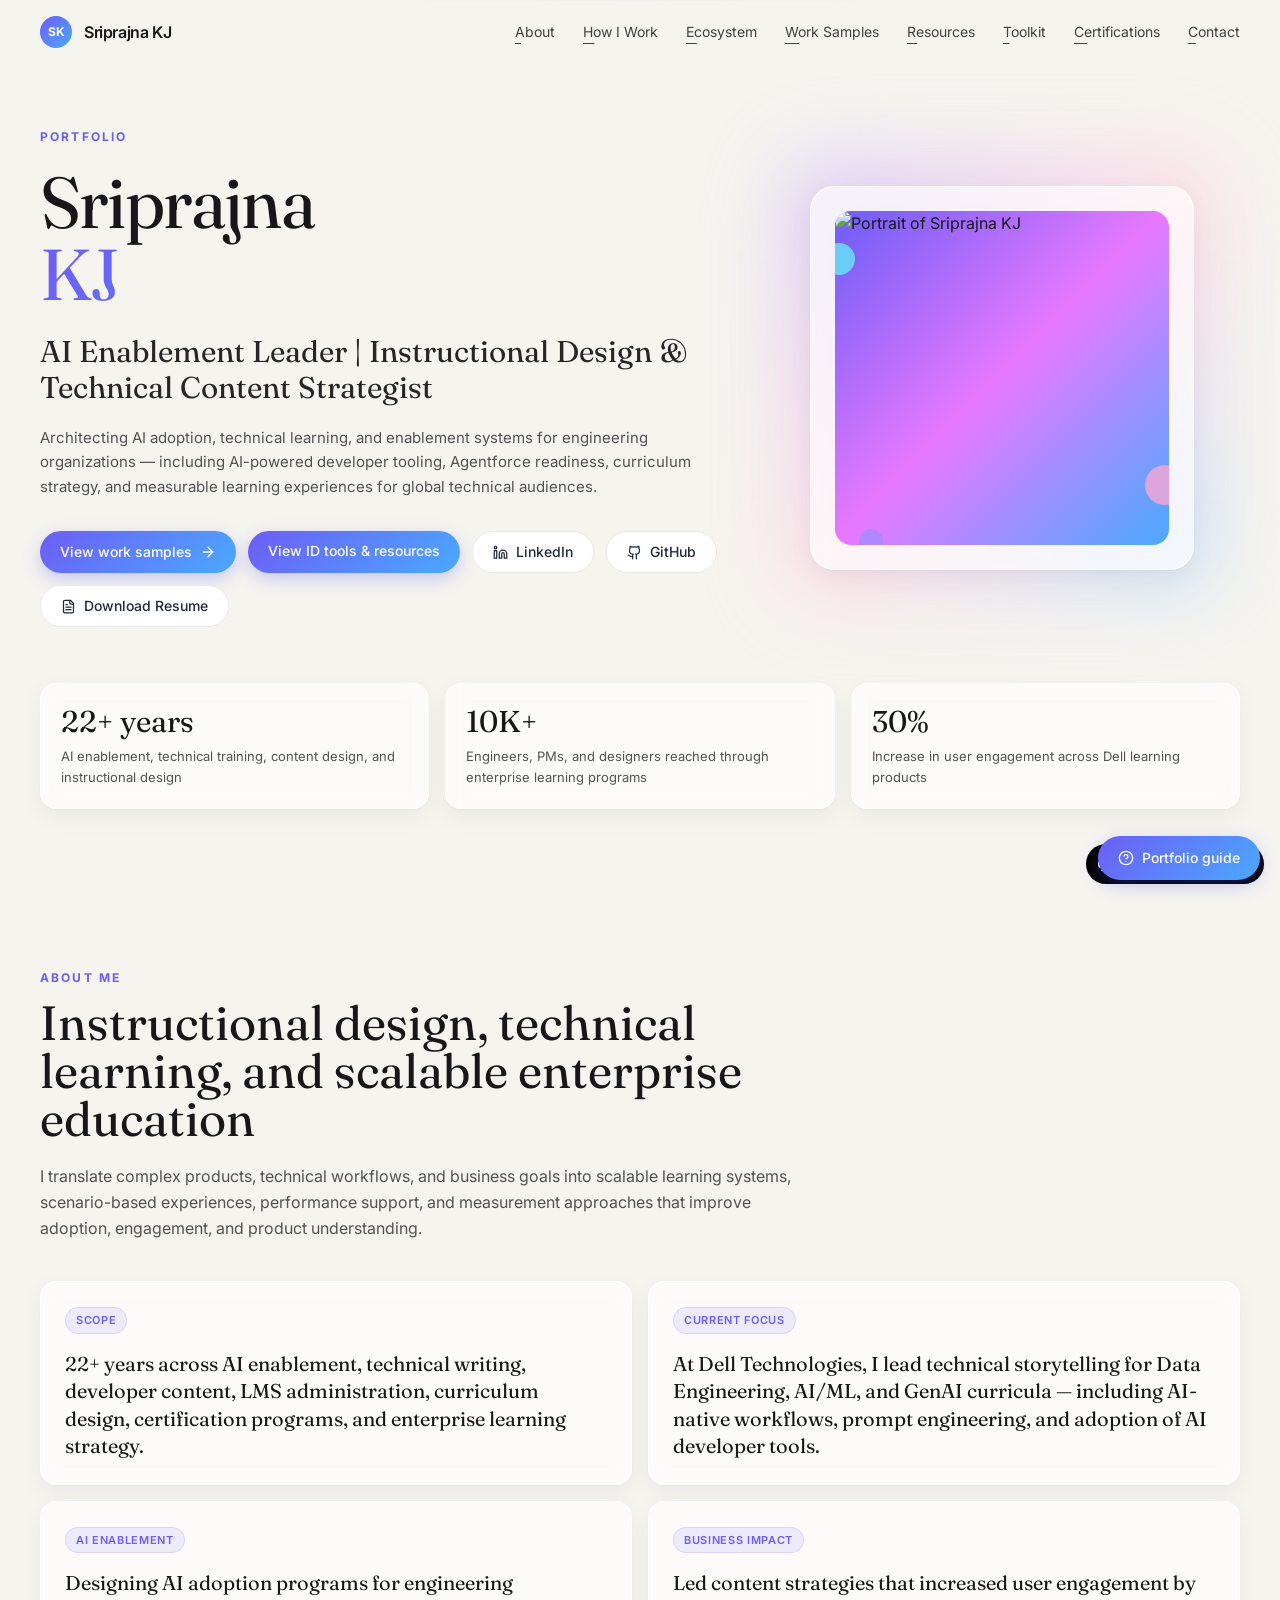
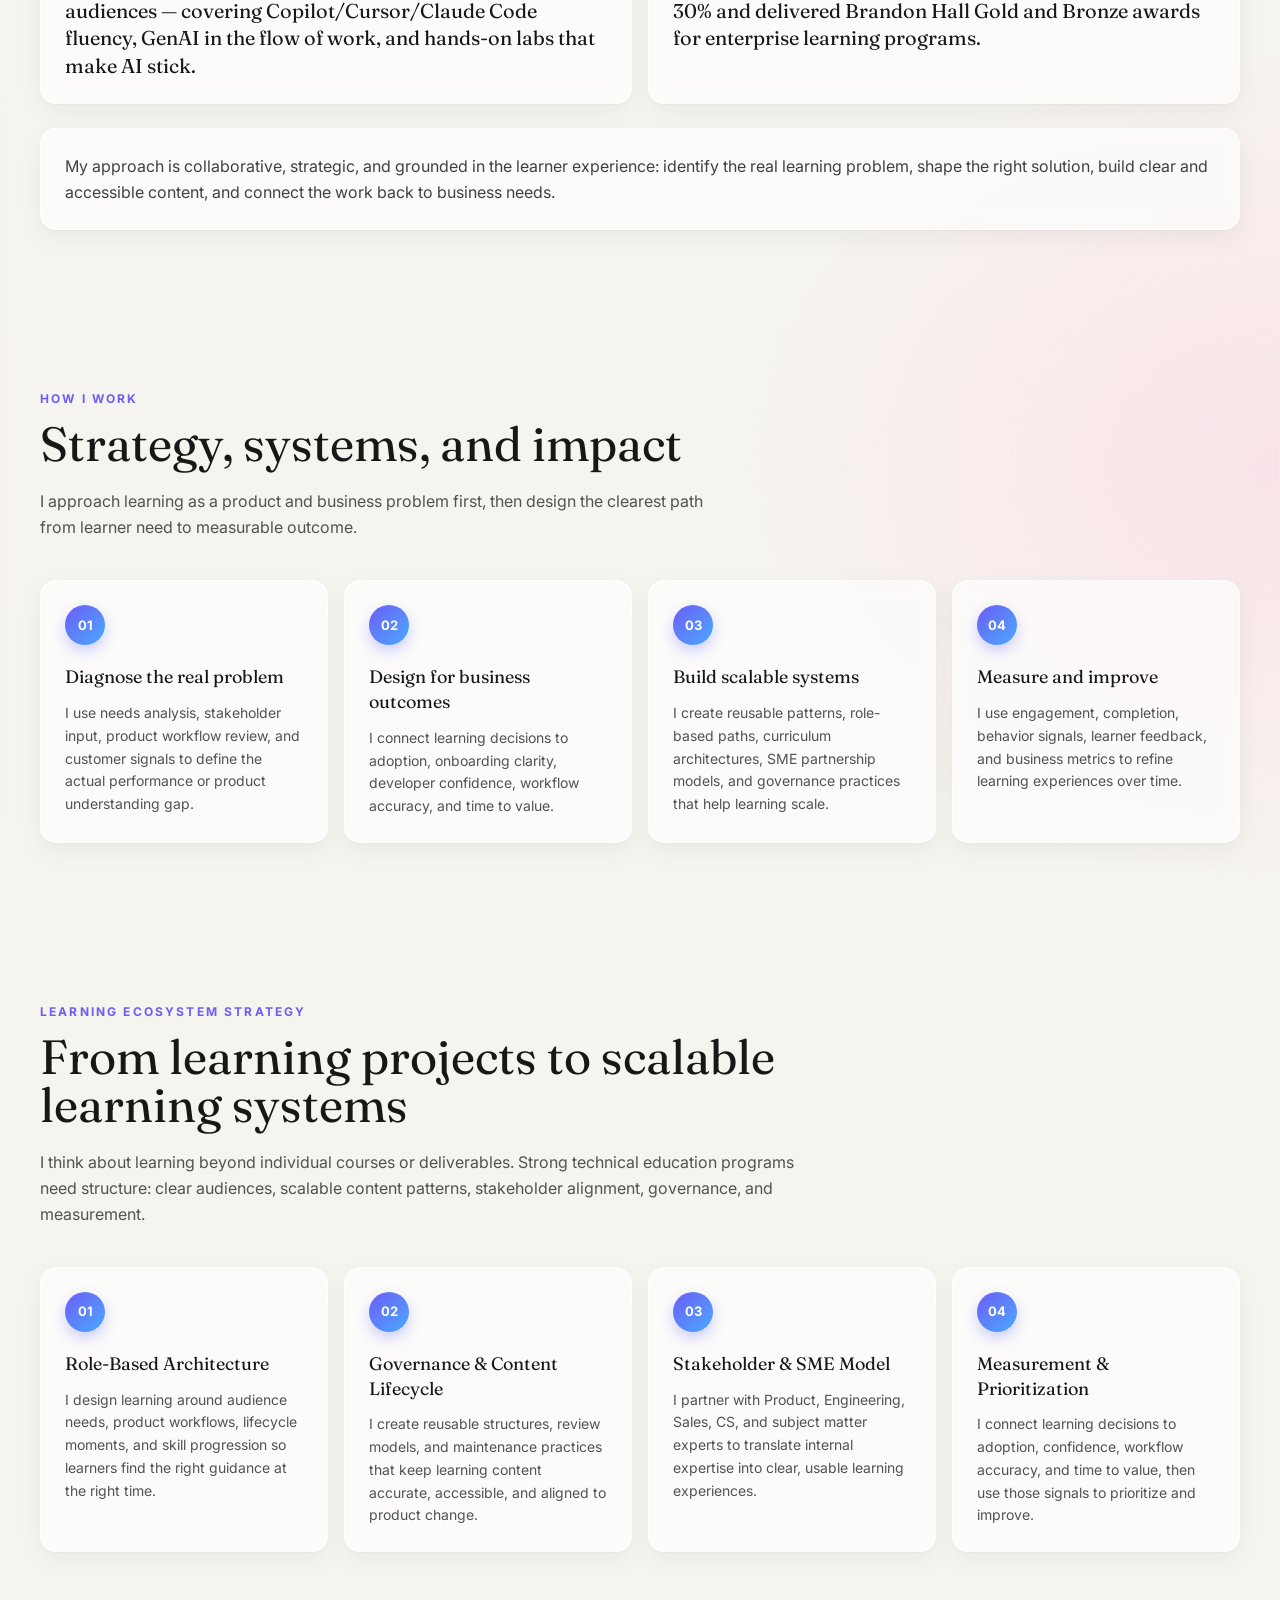
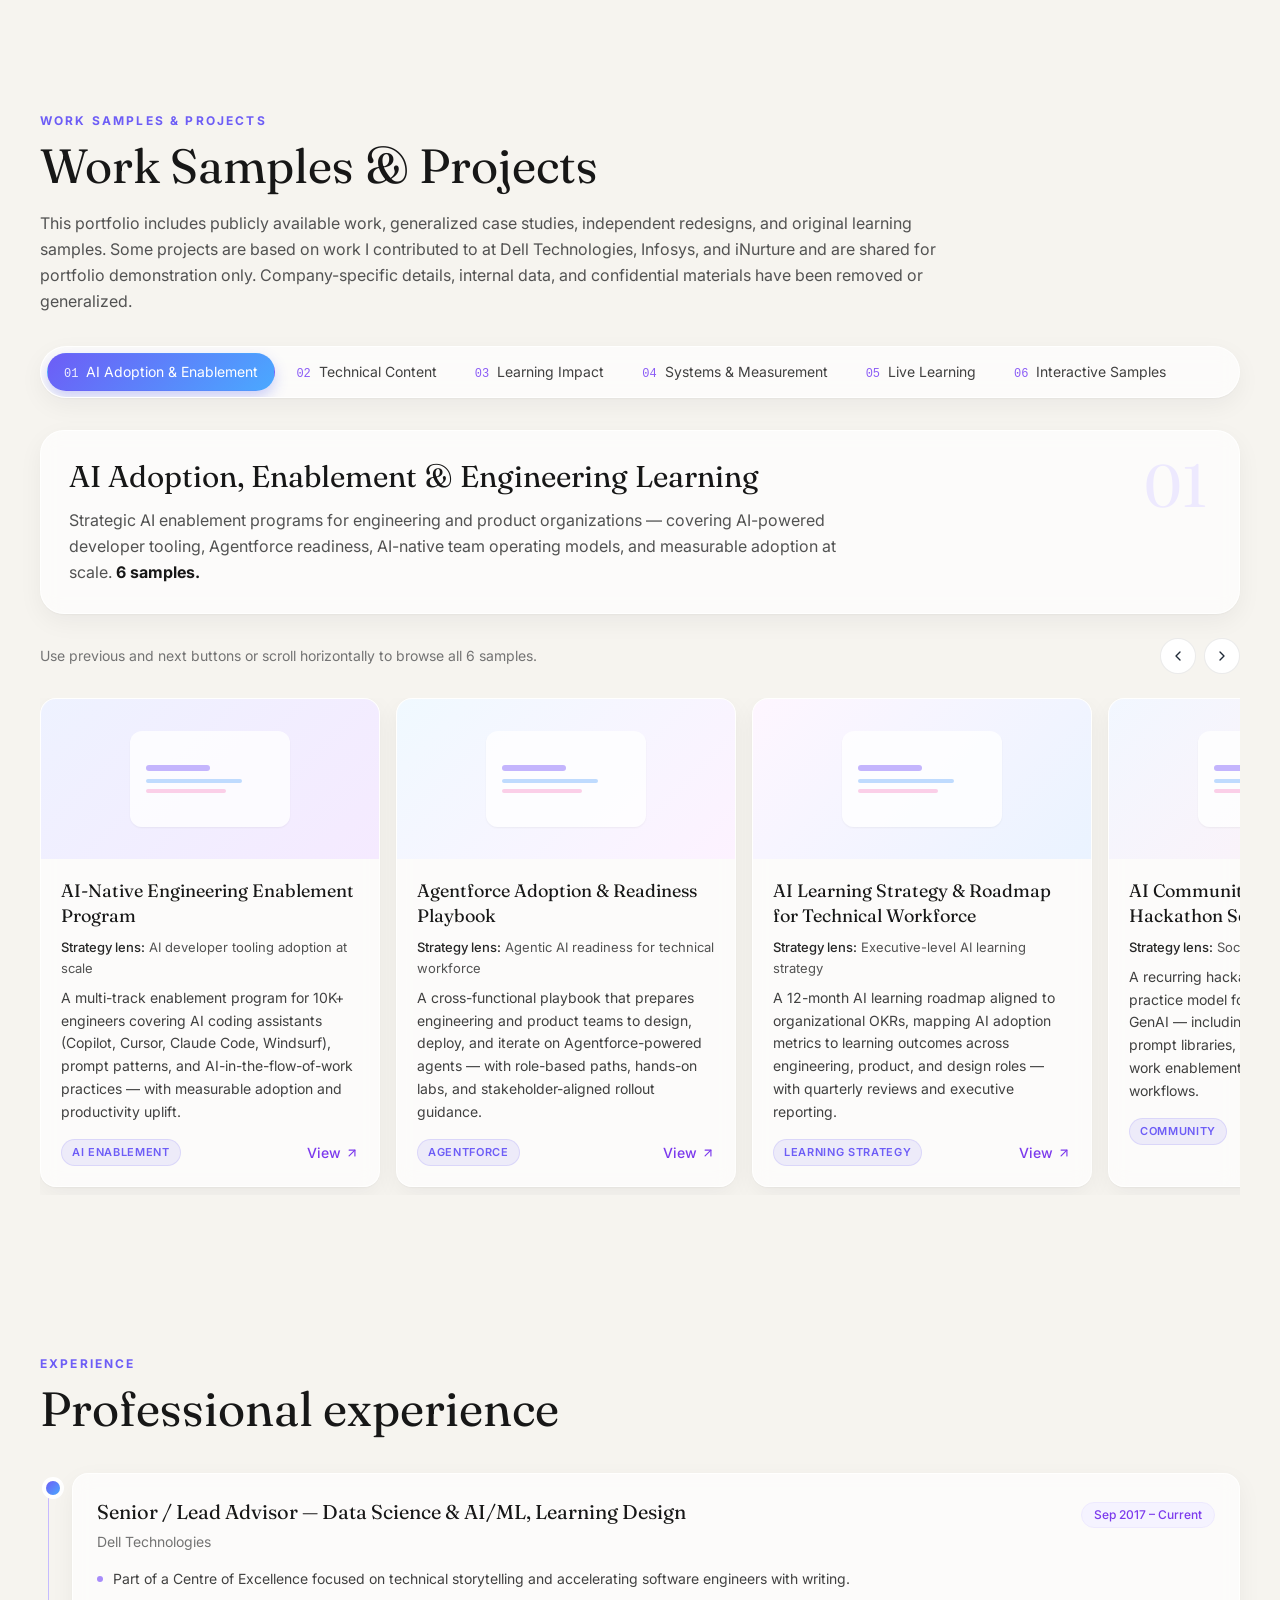
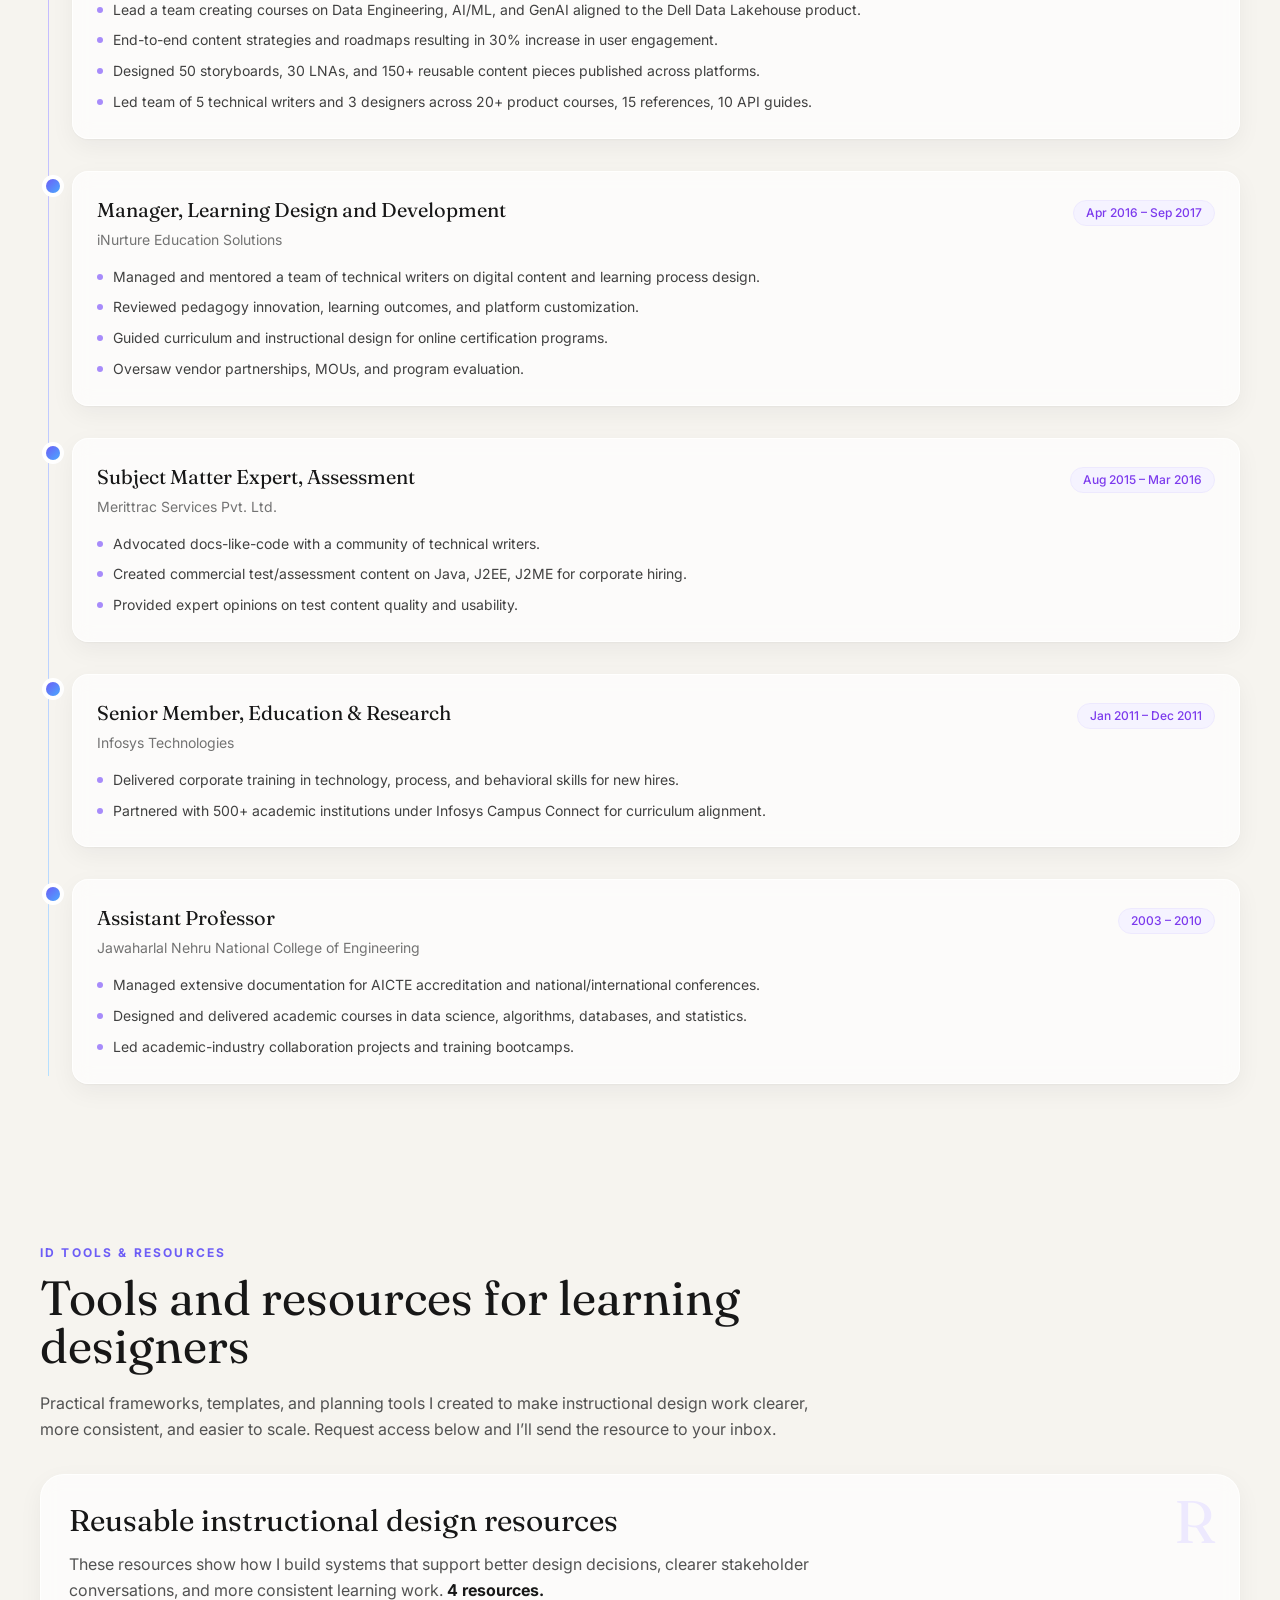
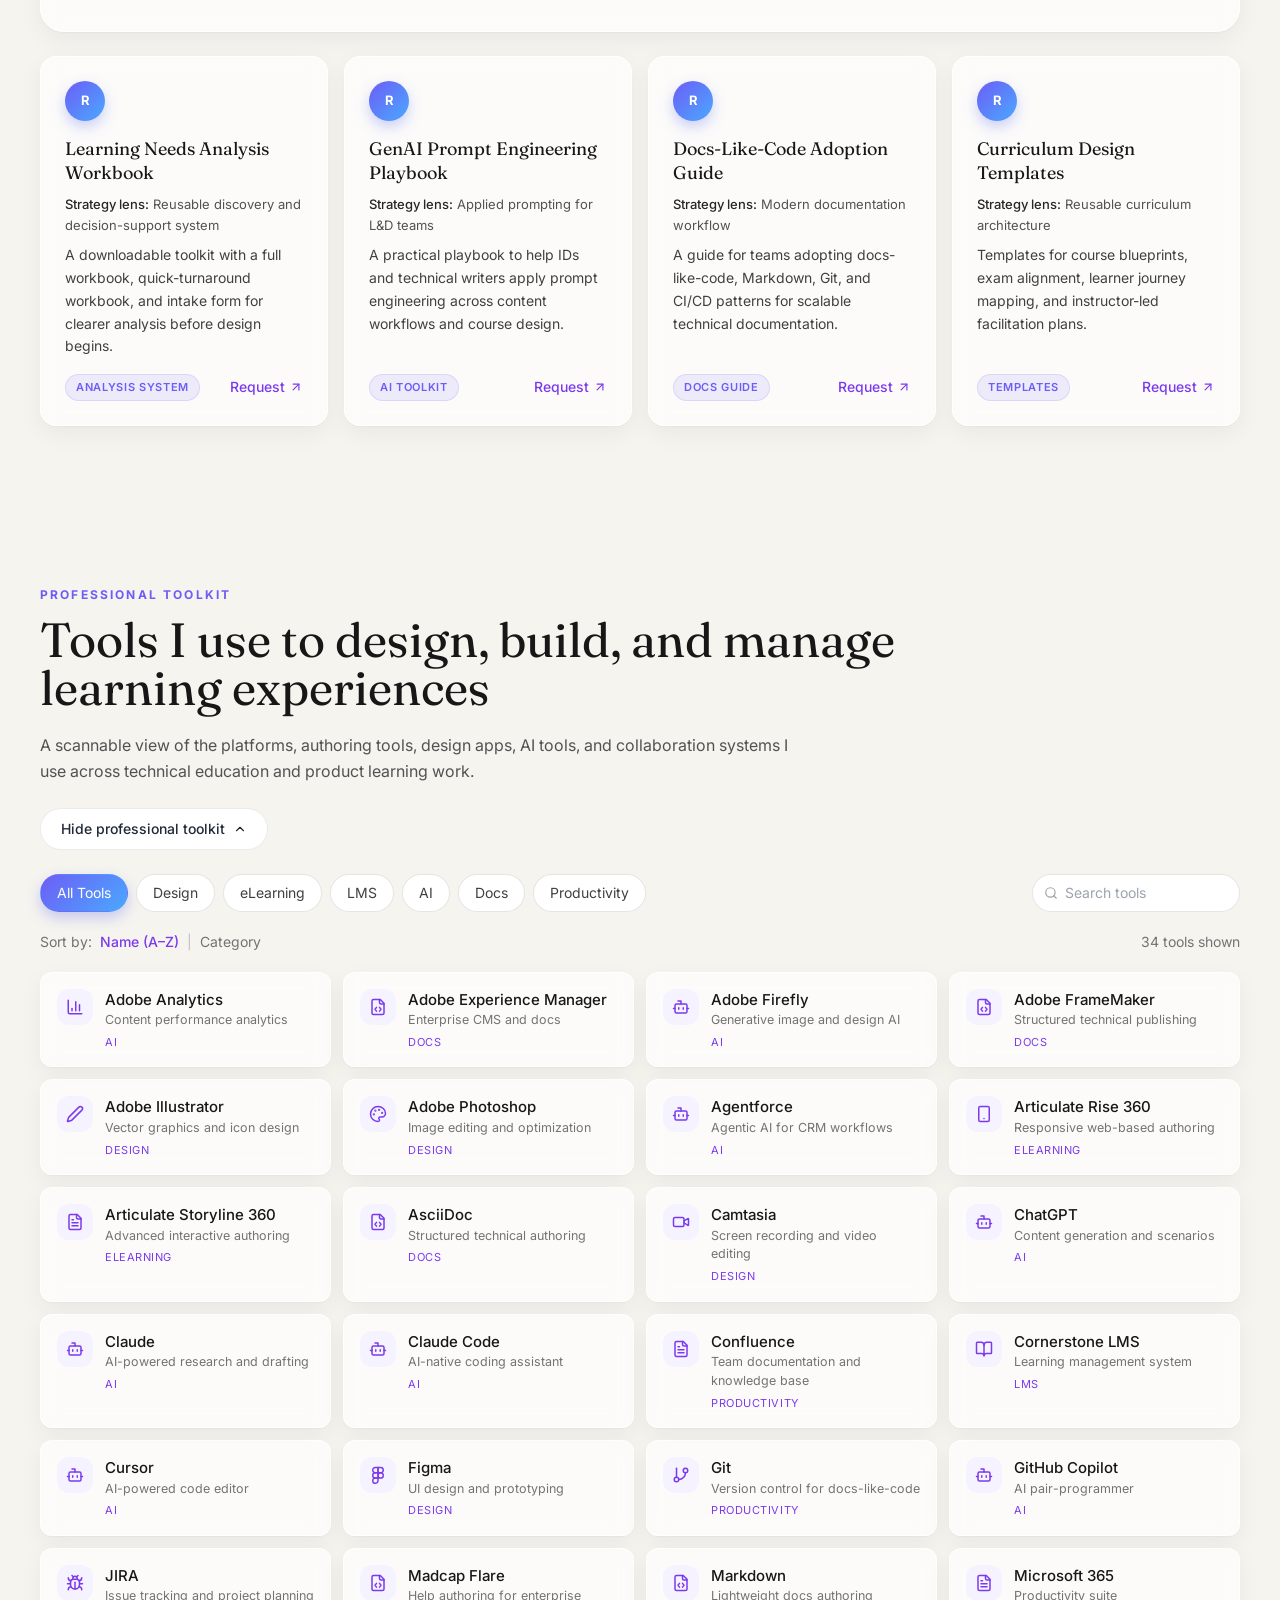
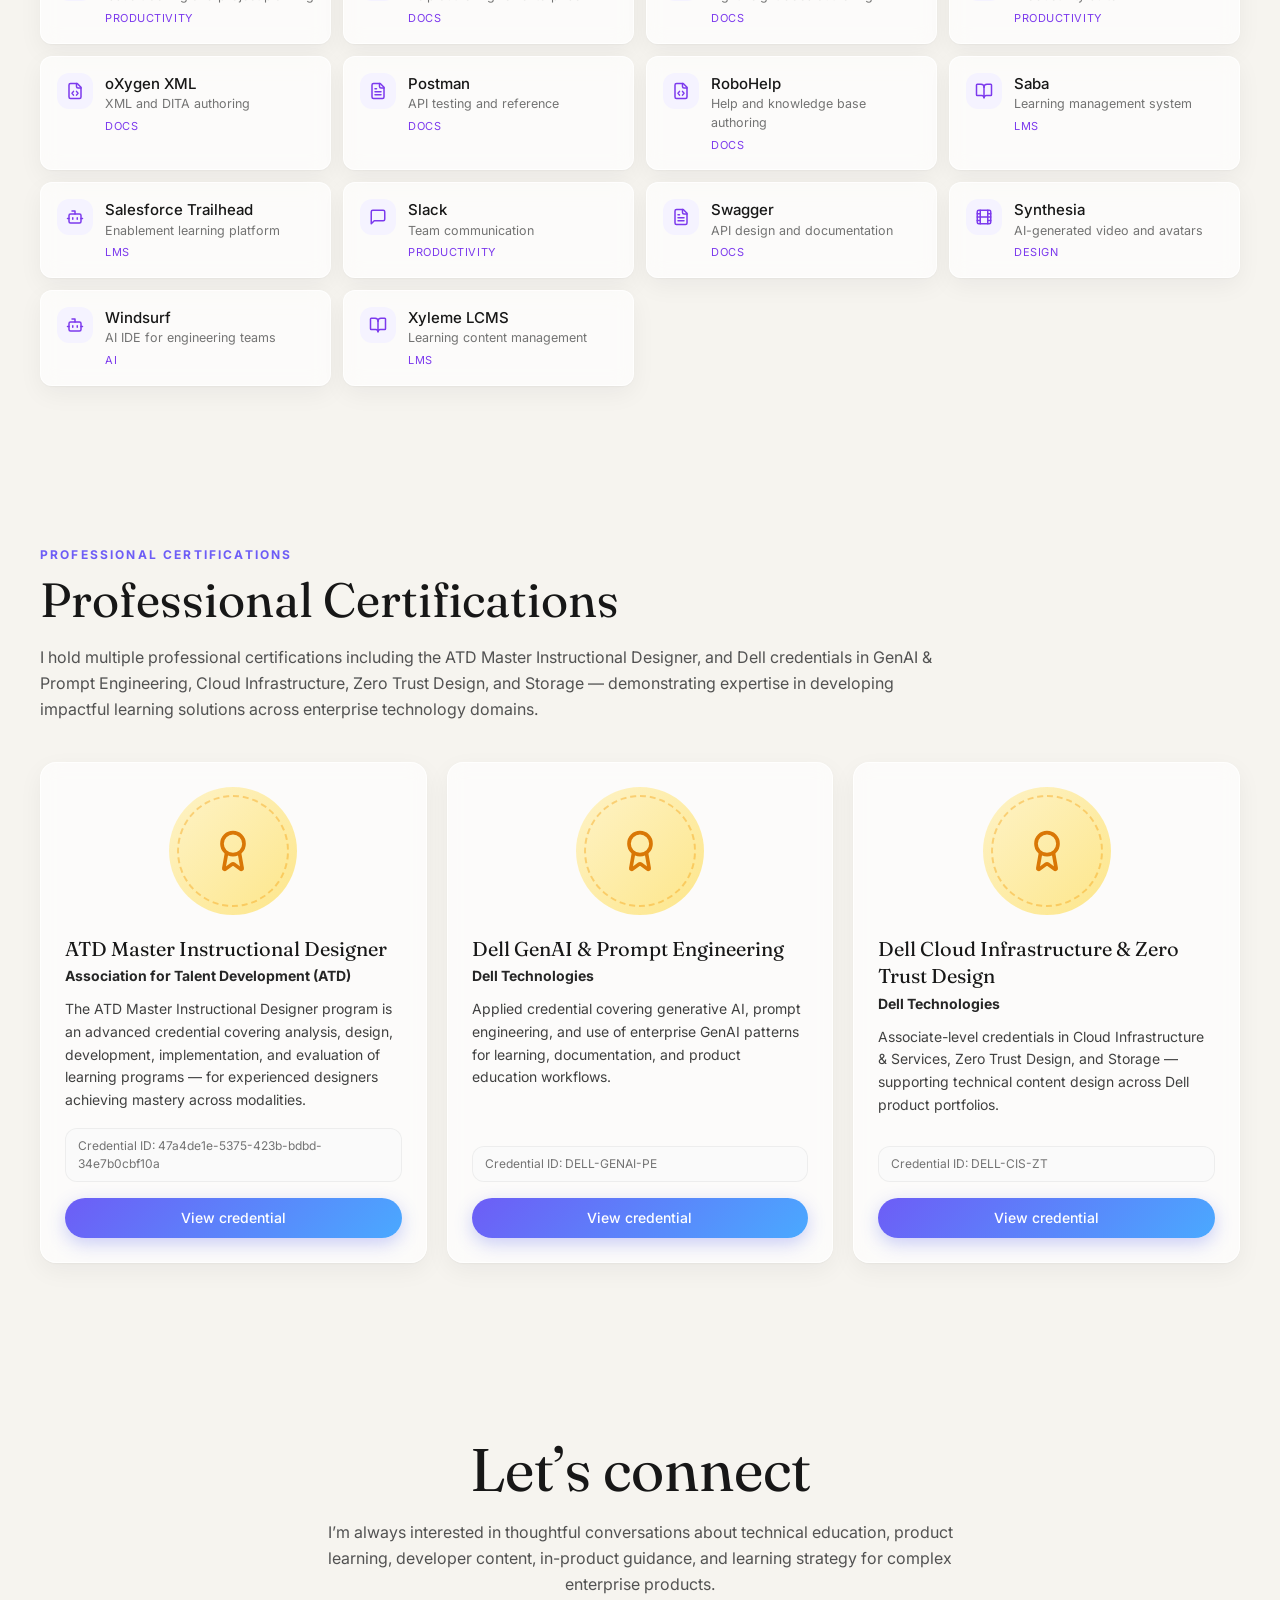
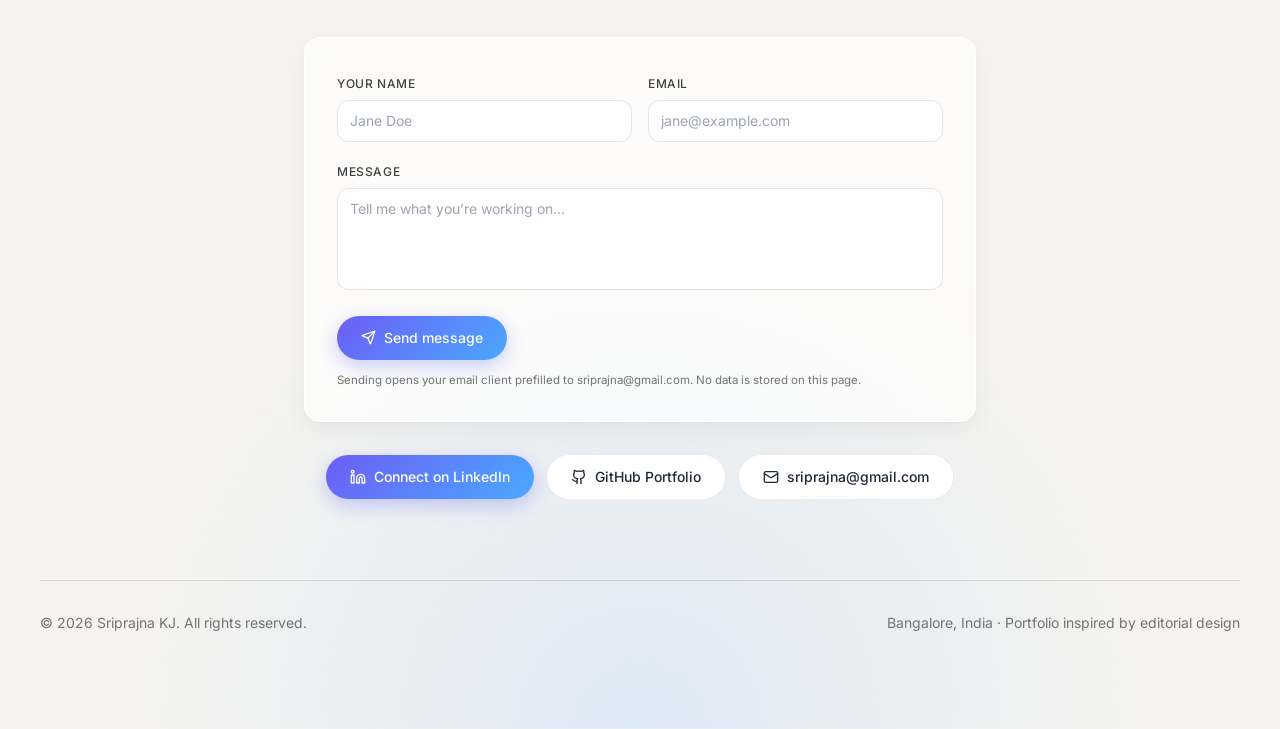
==== commit 965f8d9d: "Update index.html" ====
--- a/index.html
+++ b/index.html
@@ -1 +1 @@
-<!doctype html><html lang="en"><head><meta charset="utf-8"/><meta name="viewport" content="width=device-width,initial-scale=1"/><meta name="theme-color" content="#000000"/><meta name="description" content="A product of emergent.sh"/><link rel="preconnect" href="https://fonts.googleapis.com"/><link rel="preconnect" href="https://fonts.gstatic.com" crossorigin/><link href="https://fonts.googleapis.com/css2?family=Inter:wght@600&display=swap" rel="stylesheet"/><title>Emergent | Fullstack App</title><script>window.addEventListener("error",function(e){e.error instanceof DOMException&&"DataCloneError"===e.error.name&&e.message&&e.message.includes("PerformanceServerTiming")&&(e.stopImmediatePropagation(),e.preventDefault())},!0)</script><script src="https://assets.emergent.sh/scripts/emergent-main.js"></script><script defer="defer" src="./static/js/main.3ef4e0ff.js"></script><link href="./static/css/main.fb1d34de.css" rel="stylesheet"></head><body><noscript>You need to enable JavaScript to run this app.</noscript><div id="root"></div><a id="emergent-badge" target="_blank" href="https://app.emergent.sh/?utm_source=emergent-badge" style="display:inline-flex!important;box-sizing:border-box;width:178px;height:40px;padding:8px 12px 8px 12px;align-items:center!important;gap:8px;border-radius:50px!important;background:#000!important;position:fixed!important;bottom:16px;right:16px;text-decoration:none;font-family:-apple-system,BlinkMacSystemFont,&quot;z-index:9999!important"><svg xmlns="http://www.w3.org/2000/svg" width="16" height="16" viewBox="0 0 16 16" fill="none"><path d="M15.5702 8.13142C15.7729 8.0412 16.0007 8.18878 15.9892 8.4103C15.8374 11.3192 14.0965 14.0405 11.2531 15.3065C8.40964 16.5725 5.2224 16.0453 2.95912 14.2117C2.78676 14.072 2.82955 13.804 3.03219 13.7137L4.95677 12.8568C5.04866 12.8159 5.15446 12.823 5.24204 12.8725C6.73377 13.7153 8.59176 13.8649 10.2772 13.1145C11.9626 12.3641 13.0947 10.8833 13.4665 9.21075C13.4883 9.11256 13.5539 9.02918 13.6457 8.98827L15.5702 8.13142Z" fill="white"/><path fill-rule="evenodd" clip-rule="evenodd" d="M15.3066 4.74698L15.5067 5.19653C15.5759 5.35178 15.5061 5.53366 15.3508 5.60278L1.29992 11.8586C1.14467 11.9278 0.962794 11.8579 0.893675 11.7027L0.701732 11.2716L0.693457 11.2531C-1.10317 7.21778 0.711626 2.49007 4.74692 0.693443C8.78221 -1.10318 13.51 0.711693 15.3066 4.74698ZM2.82356 8.55367C2.63552 8.63739 2.41991 8.51617 2.40853 8.31065C2.28373 6.05724 3.53858 3.85787 5.72286 2.88536C7.90715 1.91286 10.3813 2.45199 11.9724 4.05256C12.1175 4.19854 12.0633 4.43988 11.8753 4.5236L2.82356 8.55367Z" fill="white"/></svg><p style="color:#fff!important;font-family:Inter,sans-serif!important;font-size:13px!important;font-style:normal!important;font-weight:600!important;line-height:20px!important;margin:0!important;white-space:nowrap!important">Made with Emergent</p></a><script>!function(e,t){var r,s,o,i;t.__SV||(window.posthog=t,t._i=[],t.init=function(n,a,p){function c(e,t){var r=t.split(".");2==r.length&&(e=e[r[0]],t=r[1]),e[t]=function(){e.push([t].concat(Array.prototype.slice.call(arguments,0)))}}(o=e.createElement("script")).type="text/javascript",o.crossOrigin="anonymous",o.async=!0,o.src=a.api_host.replace(".i.posthog.com","-assets.i.posthog.com")+"/static/array.js",(i=e.getElementsByTagName("script")[0]).parentNode.insertBefore(o,i);var g=t;for(void 0!==p?g=t[p]=[]:p="posthog",g.people=g.people||[],g.toString=function(e){var t="posthog";return"posthog"!==p&&(t+="."+p),e||(t+=" (stub)"),t},g.people.toString=function(){return g.toString(1)+".people (stub)"},r="init me ws ys ps bs capture je Di ks register register_once register_for_session unregister unregister_for_session Ps getFeatureFlag getFeatureFlagPayload isFeatureEnabled reloadFeatureFlags updateEarlyAccessFeatureEnrollment getEarlyAccessFeatures on onFeatureFlags onSurveysLoaded onSessionId getSurveys getActiveMatchingSurveys renderSurvey canRenderSurvey canRenderSurveyAsync identify setPersonProperties group resetGroups setPersonPropertiesForFlags resetPersonPropertiesForFlags setGroupPropertiesForFlags resetGroupPropertiesForFlags reset get_distinct_id getGroups get_session_id get_session_replay_url alias set_config startSessionRecording stopSessionRecording sessionRecordingStarted captureException loadToolbar get_property getSessionProperty Es $s createPersonProfile Is opt_in_capturing opt_out_capturing has_opted_in_capturing has_opted_out_capturing clear_opt_in_out_capturing Ss debug xs getPageViewId captureTraceFeedback captureTraceMetric".split(" "),s=0;s<r.length;s++)c(g,r[s]);t._i.push([n,a,p])},t.__SV=1)}(document,window.posthog||[]),posthog.init("phc_xAvL2Iq4tFmANRE7kzbKwaSqp1HJjN7x48s3vr0CMjs",{api_host:"https://us.i.posthog.com",person_profiles:"identified_only",session_recording:{recordCrossOriginIframes:!0,capturePerformance:!1}})</script></body></html>+<!doctype html><html lang="en"><head><meta charset="utf-8"/><meta name="viewport" content="width=device-width,initial-scale=1"/><meta name="theme-color" content="#000000"/><meta name="description" content="A product of emergent.sh"/><link rel="preconnect" href="https://fonts.googleapis.com"/><link rel="preconnect" href="https://fonts.gstatic.com" crossorigin/><link href="https://fonts.googleapis.com/css2?family=Inter:wght@600&display=swap" rel="stylesheet"/><title>Emergent | Fullstack App</title><script>window.addEventListener("error",function(e){e.error instanceof DOMException&&"DataCloneError"===e.error.name&&e.message&&e.message.includes("PerformanceServerTiming")&&(e.stopImmediatePropagation(),e.preventDefault())},!0)</script><script src="https://assets.emergent.sh/scripts/emergent-main.js"></script><script defer="defer" src="./static/js/main.3ef4e0ff.js"></script><link href="./static/css/main.fb1d34de.css" rel="stylesheet"></head><body><noscript>You need to enable JavaScript to run this app.</noscript><div id="root"></div><a id="emergent-badge" target="_blank" href="https://app.emergent.sh/?utm_source=emergent-badge" style="display:inline-flex!important;box-sizing:border-box;width:178px;height:40px;padding:8px 12px 8px 12px;align-items:center!important;gap:8px;border-radius:50px!important;background:#000!important;position:fixed!important;bottom:16px;right:16px;text-decoration:none;font-family:-apple-system,BlinkMacSystemFont,&quot;z-index:9999!important"><svg xmlns="http://www.w3.org/2000/svg" width="16" height="16" viewBox="0 0 16 16" fill="none"><path d="M15.5702 8.13142C15.7729 8.0412 16.0007 8.18878 15.9892 8.4103C15.8374 11.3192 14.0965 14.0405 11.2531 15.3065C8.40964 16.5725 5.2224 16.0453 2.95912 14.2117C2.78676 14.072 2.82955 13.804 3.03219 13.7137L4.95677 12.8568C5.04866 12.8159 5.15446 12.823 5.24204 12.8725C6.73377 13.7153 8.59176 13.8649 10.2772 13.1145C11.9626 12.3641 13.0947 10.8833 13.4665 9.21075C13.4883 9.11256 13.5539 9.02918 13.6457 8.98827L15.5702 8.13142Z" fill="white"/><path fill-rule="evenodd" clip-rule="evenodd" d="M15.3066 4.74698L15.5067 5.19653C15.5759 5.35178 15.5061 5.53366 15.3508 5.60278L1.29992 11.8586C1.14467 11.9278 0.962794 11.8579 0.893675 11.7027L0.701732 11.2716L0.693457 11.2531C-1.10317 7.21778 0.711626 2.49007 4.74692 0.693443C8.78221 -1.10318 13.51 0.711693 15.3066 4.74698ZM2.82356 8.55367C2.63552 8.63739 2.41991 8.51617 2.40853 8.31065C2.28373 6.05724 3.53858 3.85787 5.72286 2.88536C7.90715 1.91286 10.3813 2.45199 11.9724 4.05256C12.1175 4.19854 12.0633 4.43988 11.8753 4.5236L2.82356 8.55367Z" fill="white"/></svg><p style="color:#fff!important;font-family:Inter,sans-serif!important;font-size:13px!important;font-style:normal!important;font-weight:600!important;line-height:20px!important;margin:0!important;white-space:nowrap!important"></p></a><script>!function(e,t){var r,s,o,i;t.__SV||(window.posthog=t,t._i=[],t.init=function(n,a,p){function c(e,t){var r=t.split(".");2==r.length&&(e=e[r[0]],t=r[1]),e[t]=function(){e.push([t].concat(Array.prototype.slice.call(arguments,0)))}}(o=e.createElement("script")).type="text/javascript",o.crossOrigin="anonymous",o.async=!0,o.src=a.api_host.replace(".i.posthog.com","-assets.i.posthog.com")+"/static/array.js",(i=e.getElementsByTagName("script")[0]).parentNode.insertBefore(o,i);var g=t;for(void 0!==p?g=t[p]=[]:p="posthog",g.people=g.people||[],g.toString=function(e){var t="posthog";return"posthog"!==p&&(t+="."+p),e||(t+=" (stub)"),t},g.people.toString=function(){return g.toString(1)+".people (stub)"},r="init me ws ys ps bs capture je Di ks register register_once register_for_session unregister unregister_for_session Ps getFeatureFlag getFeatureFlagPayload isFeatureEnabled reloadFeatureFlags updateEarlyAccessFeatureEnrollment getEarlyAccessFeatures on onFeatureFlags onSurveysLoaded onSessionId getSurveys getActiveMatchingSurveys renderSurvey canRenderSurvey canRenderSurveyAsync identify setPersonProperties group resetGroups setPersonPropertiesForFlags resetPersonPropertiesForFlags setGroupPropertiesForFlags resetGroupPropertiesForFlags reset get_distinct_id getGroups get_session_id get_session_replay_url alias set_config startSessionRecording stopSessionRecording sessionRecordingStarted captureException loadToolbar get_property getSessionProperty Es $s createPersonProfile Is opt_in_capturing opt_out_capturing has_opted_in_capturing has_opted_out_capturing clear_opt_in_out_capturing Ss debug xs getPageViewId captureTraceFeedback captureTraceMetric".split(" "),s=0;s<r.length;s++)c(g,r[s]);t._i.push([n,a,p])},t.__SV=1)}(document,window.posthog||[]),posthog.init("phc_xAvL2Iq4tFmANRE7kzbKwaSqp1HJjN7x48s3vr0CMjs",{api_host:"https://us.i.posthog.com",person_profiles:"identified_only",session_recording:{recordCrossOriginIframes:!0,capturePerformance:!1}})</script></body></html>
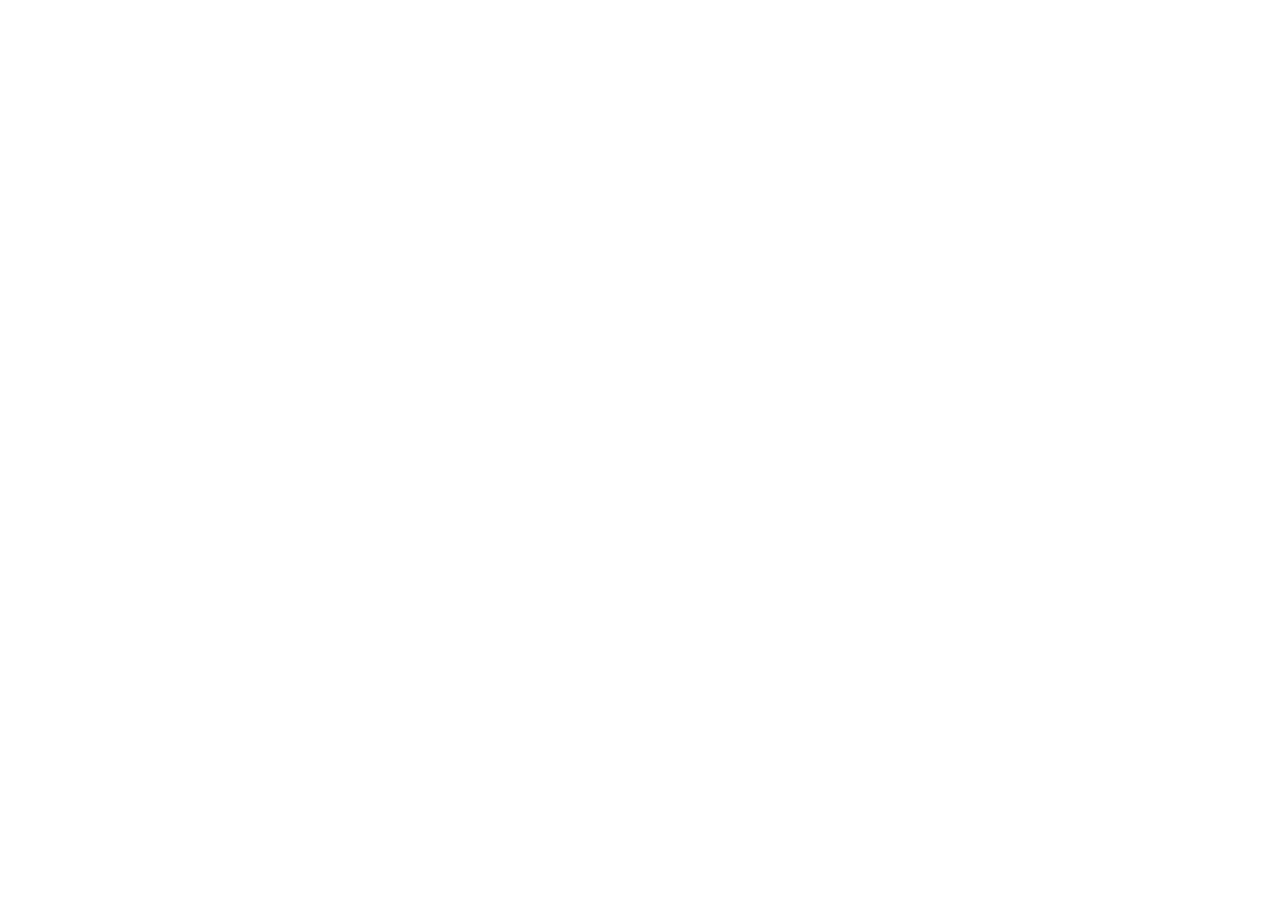
==== commit 2855f778: "Update index.html" ====
--- a/index.html
+++ b/index.html
@@ -1 +1 @@
-<!doctype html><html lang="en"><head><meta charset="utf-8"/><meta name="viewport" content="width=device-width,initial-scale=1"/><meta name="theme-color" content="#000000"/><meta name="description" content="A product of emergent.sh"/><link rel="preconnect" href="https://fonts.googleapis.com"/><link rel="preconnect" href="https://fonts.gstatic.com" crossorigin/><link href="https://fonts.googleapis.com/css2?family=Inter:wght@600&display=swap" rel="stylesheet"/><title>Emergent | Fullstack App</title><script>window.addEventListener("error",function(e){e.error instanceof DOMException&&"DataCloneError"===e.error.name&&e.message&&e.message.includes("PerformanceServerTiming")&&(e.stopImmediatePropagation(),e.preventDefault())},!0)</script><script src="https://assets.emergent.sh/scripts/emergent-main.js"></script><script defer="defer" src="./static/js/main.3ef4e0ff.js"></script><link href="./static/css/main.fb1d34de.css" rel="stylesheet"></head><body><noscript>You need to enable JavaScript to run this app.</noscript><div id="root"></div><a id="emergent-badge" target="_blank" href="https://app.emergent.sh/?utm_source=emergent-badge" style="display:inline-flex!important;box-sizing:border-box;width:178px;height:40px;padding:8px 12px 8px 12px;align-items:center!important;gap:8px;border-radius:50px!important;background:#000!important;position:fixed!important;bottom:16px;right:16px;text-decoration:none;font-family:-apple-system,BlinkMacSystemFont,&quot;z-index:9999!important"><svg xmlns="http://www.w3.org/2000/svg" width="16" height="16" viewBox="0 0 16 16" fill="none"><path d="M15.5702 8.13142C15.7729 8.0412 16.0007 8.18878 15.9892 8.4103C15.8374 11.3192 14.0965 14.0405 11.2531 15.3065C8.40964 16.5725 5.2224 16.0453 2.95912 14.2117C2.78676 14.072 2.82955 13.804 3.03219 13.7137L4.95677 12.8568C5.04866 12.8159 5.15446 12.823 5.24204 12.8725C6.73377 13.7153 8.59176 13.8649 10.2772 13.1145C11.9626 12.3641 13.0947 10.8833 13.4665 9.21075C13.4883 9.11256 13.5539 9.02918 13.6457 8.98827L15.5702 8.13142Z" fill="white"/><path fill-rule="evenodd" clip-rule="evenodd" d="M15.3066 4.74698L15.5067 5.19653C15.5759 5.35178 15.5061 5.53366 15.3508 5.60278L1.29992 11.8586C1.14467 11.9278 0.962794 11.8579 0.893675 11.7027L0.701732 11.2716L0.693457 11.2531C-1.10317 7.21778 0.711626 2.49007 4.74692 0.693443C8.78221 -1.10318 13.51 0.711693 15.3066 4.74698ZM2.82356 8.55367C2.63552 8.63739 2.41991 8.51617 2.40853 8.31065C2.28373 6.05724 3.53858 3.85787 5.72286 2.88536C7.90715 1.91286 10.3813 2.45199 11.9724 4.05256C12.1175 4.19854 12.0633 4.43988 11.8753 4.5236L2.82356 8.55367Z" fill="white"/></svg><p style="color:#fff!important;font-family:Inter,sans-serif!important;font-size:13px!important;font-style:normal!important;font-weight:600!important;line-height:20px!important;margin:0!important;white-space:nowrap!important"></p></a><script>!function(e,t){var r,s,o,i;t.__SV||(window.posthog=t,t._i=[],t.init=function(n,a,p){function c(e,t){var r=t.split(".");2==r.length&&(e=e[r[0]],t=r[1]),e[t]=function(){e.push([t].concat(Array.prototype.slice.call(arguments,0)))}}(o=e.createElement("script")).type="text/javascript",o.crossOrigin="anonymous",o.async=!0,o.src=a.api_host.replace(".i.posthog.com","-assets.i.posthog.com")+"/static/array.js",(i=e.getElementsByTagName("script")[0]).parentNode.insertBefore(o,i);var g=t;for(void 0!==p?g=t[p]=[]:p="posthog",g.people=g.people||[],g.toString=function(e){var t="posthog";return"posthog"!==p&&(t+="."+p),e||(t+=" (stub)"),t},g.people.toString=function(){return g.toString(1)+".people (stub)"},r="init me ws ys ps bs capture je Di ks register register_once register_for_session unregister unregister_for_session Ps getFeatureFlag getFeatureFlagPayload isFeatureEnabled reloadFeatureFlags updateEarlyAccessFeatureEnrollment getEarlyAccessFeatures on onFeatureFlags onSurveysLoaded onSessionId getSurveys getActiveMatchingSurveys renderSurvey canRenderSurvey canRenderSurveyAsync identify setPersonProperties group resetGroups setPersonPropertiesForFlags resetPersonPropertiesForFlags setGroupPropertiesForFlags resetGroupPropertiesForFlags reset get_distinct_id getGroups get_session_id get_session_replay_url alias set_config startSessionRecording stopSessionRecording sessionRecordingStarted captureException loadToolbar get_property getSessionProperty Es $s createPersonProfile Is opt_in_capturing opt_out_capturing has_opted_in_capturing has_opted_out_capturing clear_opt_in_out_capturing Ss debug xs getPageViewId captureTraceFeedback captureTraceMetric".split(" "),s=0;s<r.length;s++)c(g,r[s]);t._i.push([n,a,p])},t.__SV=1)}(document,window.posthog||[]),posthog.init("phc_xAvL2Iq4tFmANRE7kzbKwaSqp1HJjN7x48s3vr0CMjs",{api_host:"https://us.i.posthog.com",person_profiles:"identified_only",session_recording:{recordCrossOriginIframes:!0,capturePerformance:!1}})</script></body></html>
+<!doctype html><html lang="en"><head><meta charset="utf-8"/><meta name="viewport" content="width=device-width,initial-scale=1"/><meta name="theme-color" content="#000000"/><meta name="description" content=""/><link rel="preconnect" href="https://fonts.googleapis.com"/><link rel="preconnect" href="https://fonts.gstatic.com" crossorigin/><link href="https://fonts.googleapis.com/css2?family=Inter:wght@600&display=swap" rel="stylesheet"/><title>Sriprajna KJ/title><script>window.addEventListener("error",function(e){e.error instanceof DOMException&&"DataCloneError"===e.error.name&&e.message&&e.message.includes("PerformanceServerTiming")&&(e.stopImmediatePropagation(),e.preventDefault())},!0)</script><script src="https://assets.emergent.sh/scripts/emergent-main.js"></script><script defer="defer" src="./static/js/main.3ef4e0ff.js"></script><link href="./static/css/main.fb1d34de.css" rel="stylesheet"></head><body><noscript>You need to enable JavaScript to run this app.</noscript><div id="root"></div><a id="emergent-badge" target="_blank" href="https://app.emergent.sh/?utm_source=emergent-badge" style="display:inline-flex!important;box-sizing:border-box;width:178px;height:40px;padding:8px 12px 8px 12px;align-items:center!important;gap:8px;border-radius:50px!important;background:#000!important;position:fixed!important;bottom:16px;right:16px;text-decoration:none;font-family:-apple-system,BlinkMacSystemFont,&quot;z-index:9999!important"><svg xmlns="http://www.w3.org/2000/svg" width="16" height="16" viewBox="0 0 16 16" fill="none"><path d="M15.5702 8.13142C15.7729 8.0412 16.0007 8.18878 15.9892 8.4103C15.8374 11.3192 14.0965 14.0405 11.2531 15.3065C8.40964 16.5725 5.2224 16.0453 2.95912 14.2117C2.78676 14.072 2.82955 13.804 3.03219 13.7137L4.95677 12.8568C5.04866 12.8159 5.15446 12.823 5.24204 12.8725C6.73377 13.7153 8.59176 13.8649 10.2772 13.1145C11.9626 12.3641 13.0947 10.8833 13.4665 9.21075C13.4883 9.11256 13.5539 9.02918 13.6457 8.98827L15.5702 8.13142Z" fill="white"/><path fill-rule="evenodd" clip-rule="evenodd" d="M15.3066 4.74698L15.5067 5.19653C15.5759 5.35178 15.5061 5.53366 15.3508 5.60278L1.29992 11.8586C1.14467 11.9278 0.962794 11.8579 0.893675 11.7027L0.701732 11.2716L0.693457 11.2531C-1.10317 7.21778 0.711626 2.49007 4.74692 0.693443C8.78221 -1.10318 13.51 0.711693 15.3066 4.74698ZM2.82356 8.55367C2.63552 8.63739 2.41991 8.51617 2.40853 8.31065C2.28373 6.05724 3.53858 3.85787 5.72286 2.88536C7.90715 1.91286 10.3813 2.45199 11.9724 4.05256C12.1175 4.19854 12.0633 4.43988 11.8753 4.5236L2.82356 8.55367Z" fill="white"/></svg><p style="color:#fff!important;font-family:Inter,sans-serif!important;font-size:13px!important;font-style:normal!important;font-weight:600!important;line-height:20px!important;margin:0!important;white-space:nowrap!important"></p></a><script>!function(e,t){var r,s,o,i;t.__SV||(window.posthog=t,t._i=[],t.init=function(n,a,p){function c(e,t){var r=t.split(".");2==r.length&&(e=e[r[0]],t=r[1]),e[t]=function(){e.push([t].concat(Array.prototype.slice.call(arguments,0)))}}(o=e.createElement("script")).type="text/javascript",o.crossOrigin="anonymous",o.async=!0,o.src=a.api_host.replace(".i.posthog.com","-assets.i.posthog.com")+"/static/array.js",(i=e.getElementsByTagName("script")[0]).parentNode.insertBefore(o,i);var g=t;for(void 0!==p?g=t[p]=[]:p="posthog",g.people=g.people||[],g.toString=function(e){var t="posthog";return"posthog"!==p&&(t+="."+p),e||(t+=" (stub)"),t},g.people.toString=function(){return g.toString(1)+".people (stub)"},r="init me ws ys ps bs capture je Di ks register register_once register_for_session unregister unregister_for_session Ps getFeatureFlag getFeatureFlagPayload isFeatureEnabled reloadFeatureFlags updateEarlyAccessFeatureEnrollment getEarlyAccessFeatures on onFeatureFlags onSurveysLoaded onSessionId getSurveys getActiveMatchingSurveys renderSurvey canRenderSurvey canRenderSurveyAsync identify setPersonProperties group resetGroups setPersonPropertiesForFlags resetPersonPropertiesForFlags setGroupPropertiesForFlags resetGroupPropertiesForFlags reset get_distinct_id getGroups get_session_id get_session_replay_url alias set_config startSessionRecording stopSessionRecording sessionRecordingStarted captureException loadToolbar get_property getSessionProperty Es $s createPersonProfile Is opt_in_capturing opt_out_capturing has_opted_in_capturing has_opted_out_capturing clear_opt_in_out_capturing Ss debug xs getPageViewId captureTraceFeedback captureTraceMetric".split(" "),s=0;s<r.length;s++)c(g,r[s]);t._i.push([n,a,p])},t.__SV=1)}(document,window.posthog||[]),posthog.init("phc_xAvL2Iq4tFmANRE7kzbKwaSqp1HJjN7x48s3vr0CMjs",{api_host:"https://us.i.posthog.com",person_profiles:"identified_only",session_recording:{recordCrossOriginIframes:!0,capturePerformance:!1}})</script></body></html>
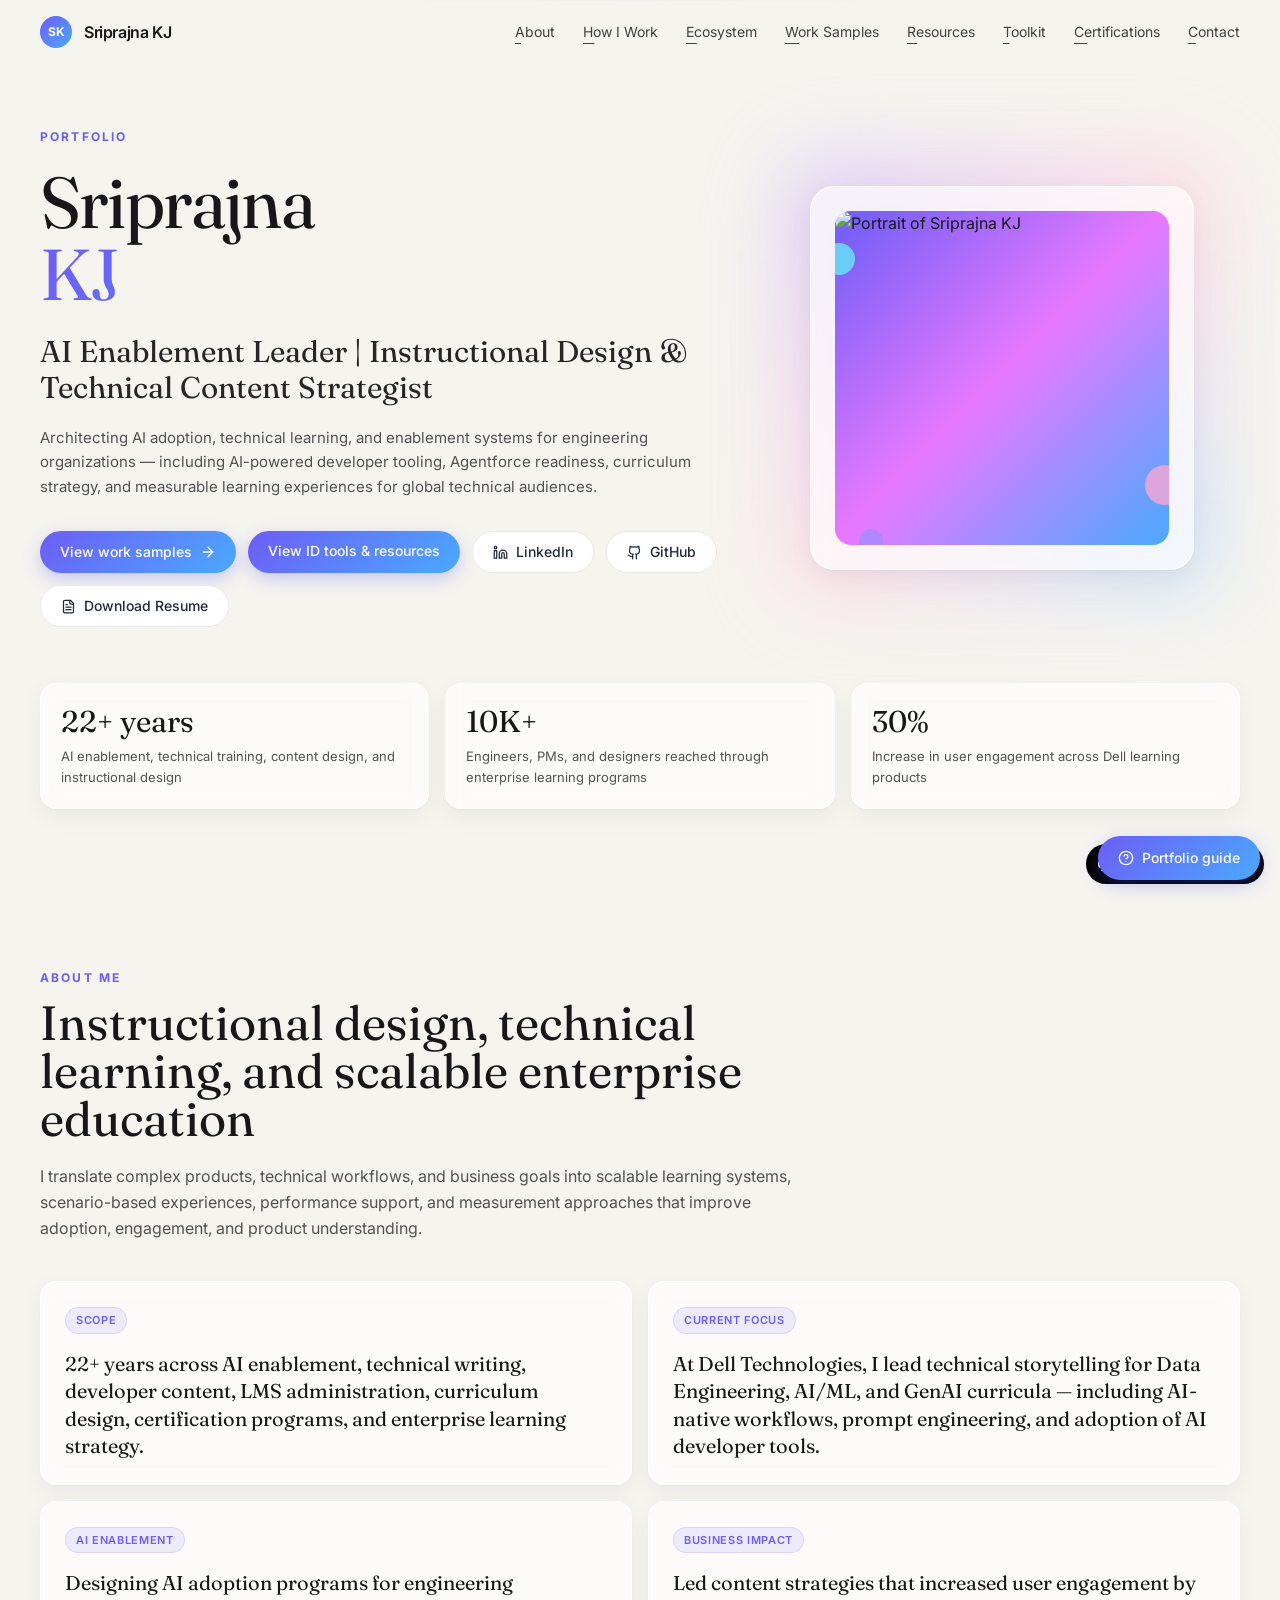
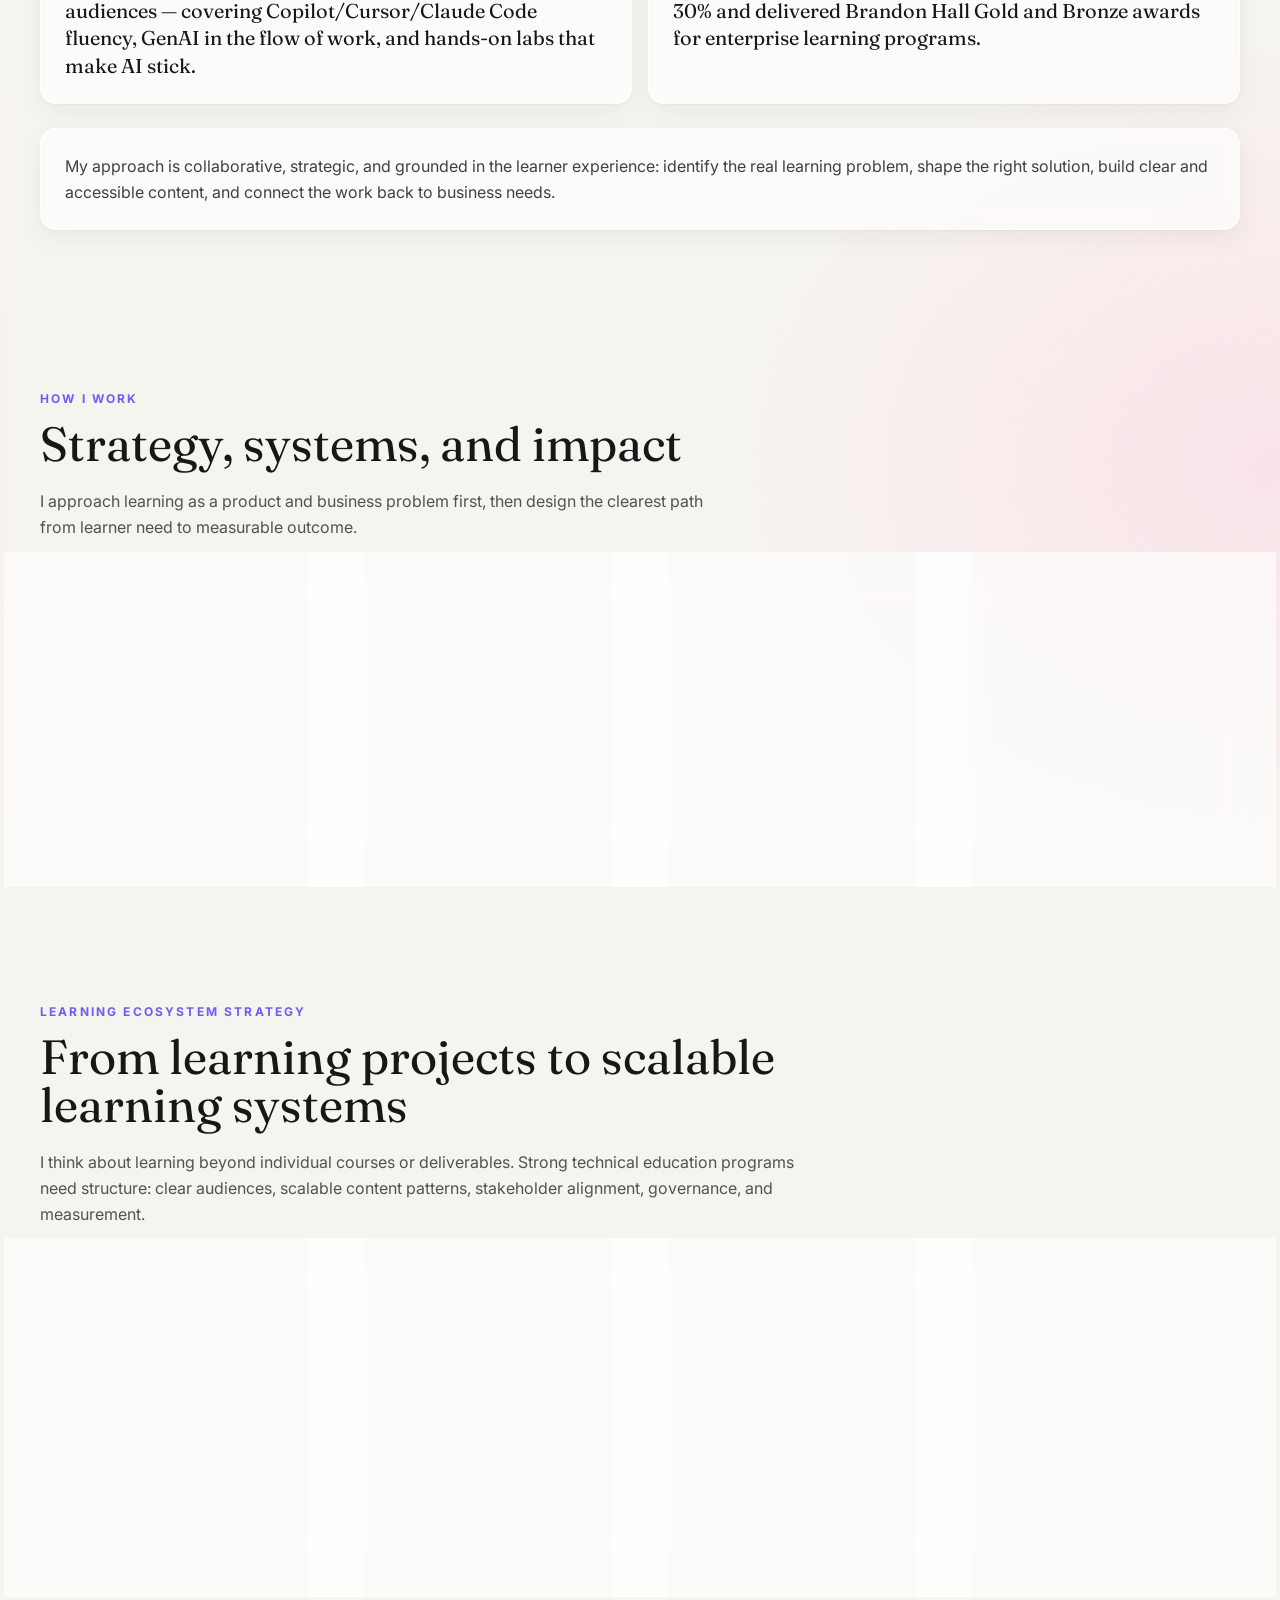
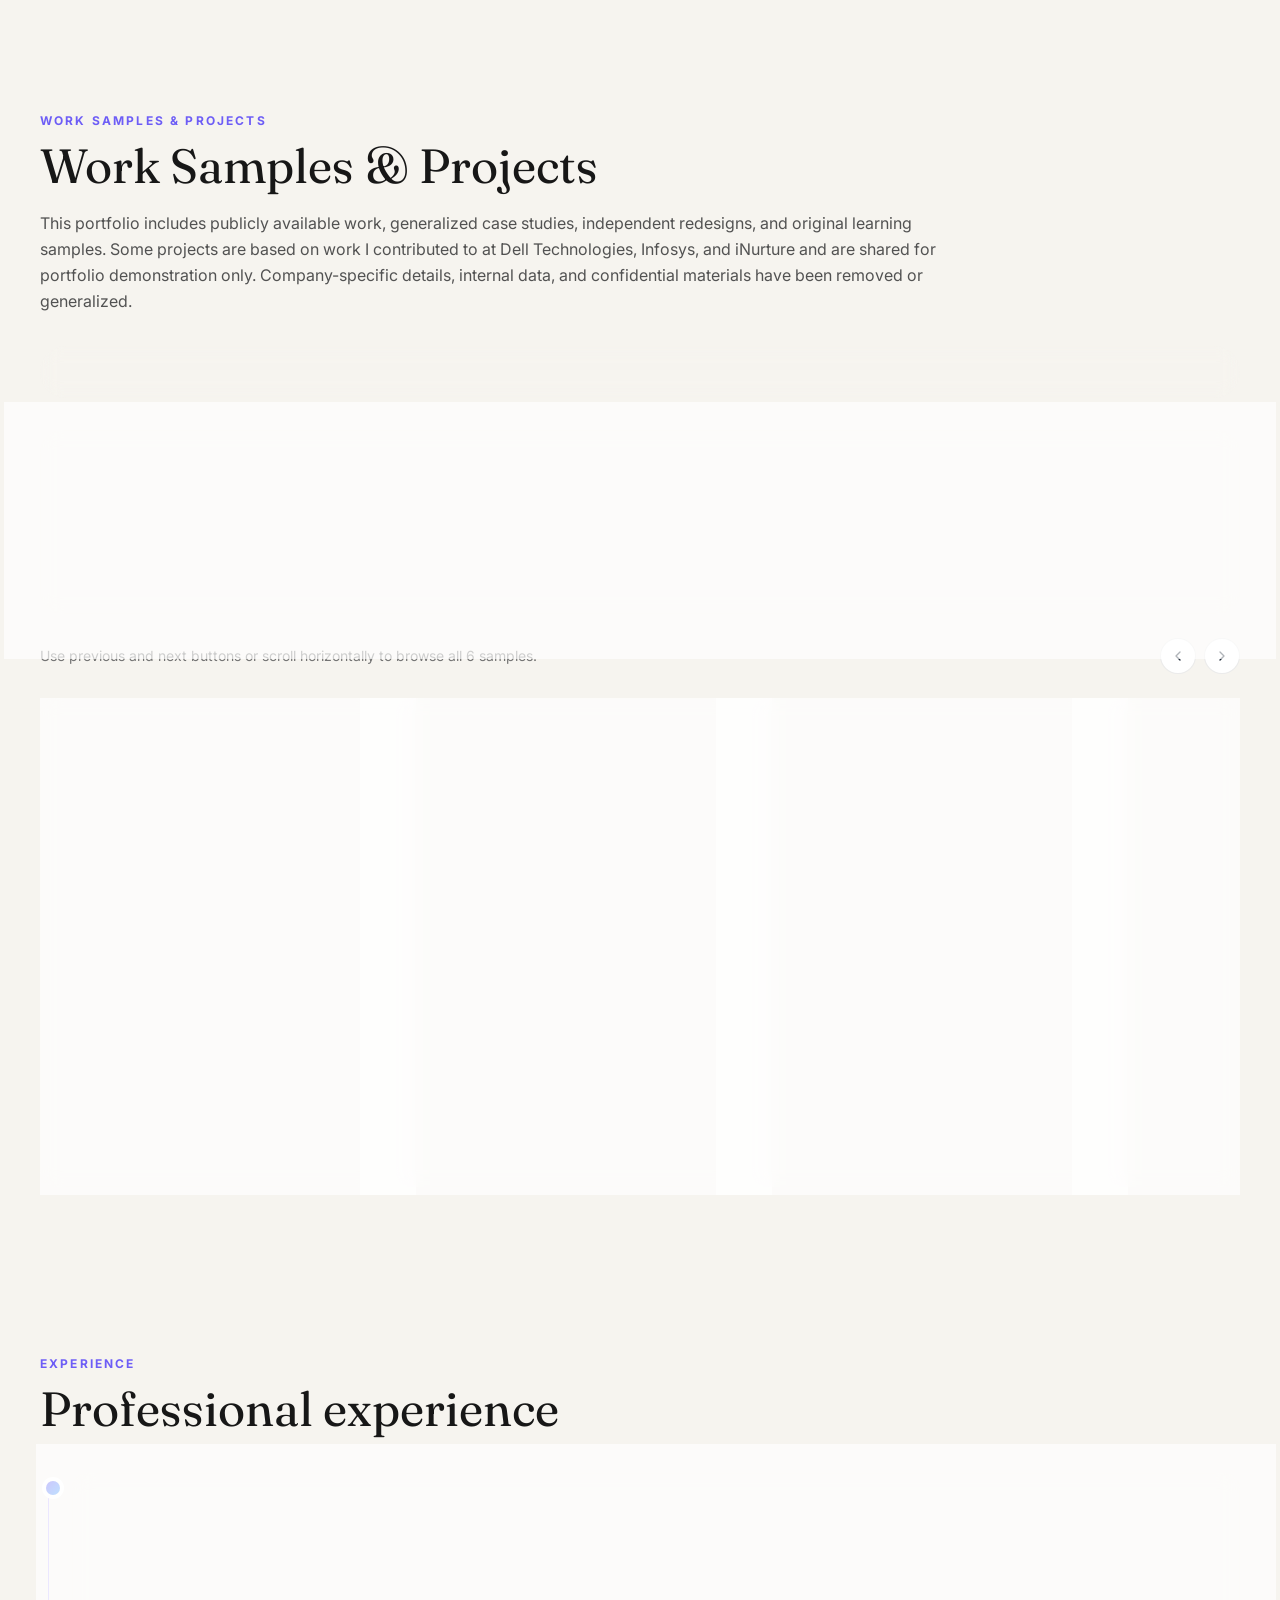
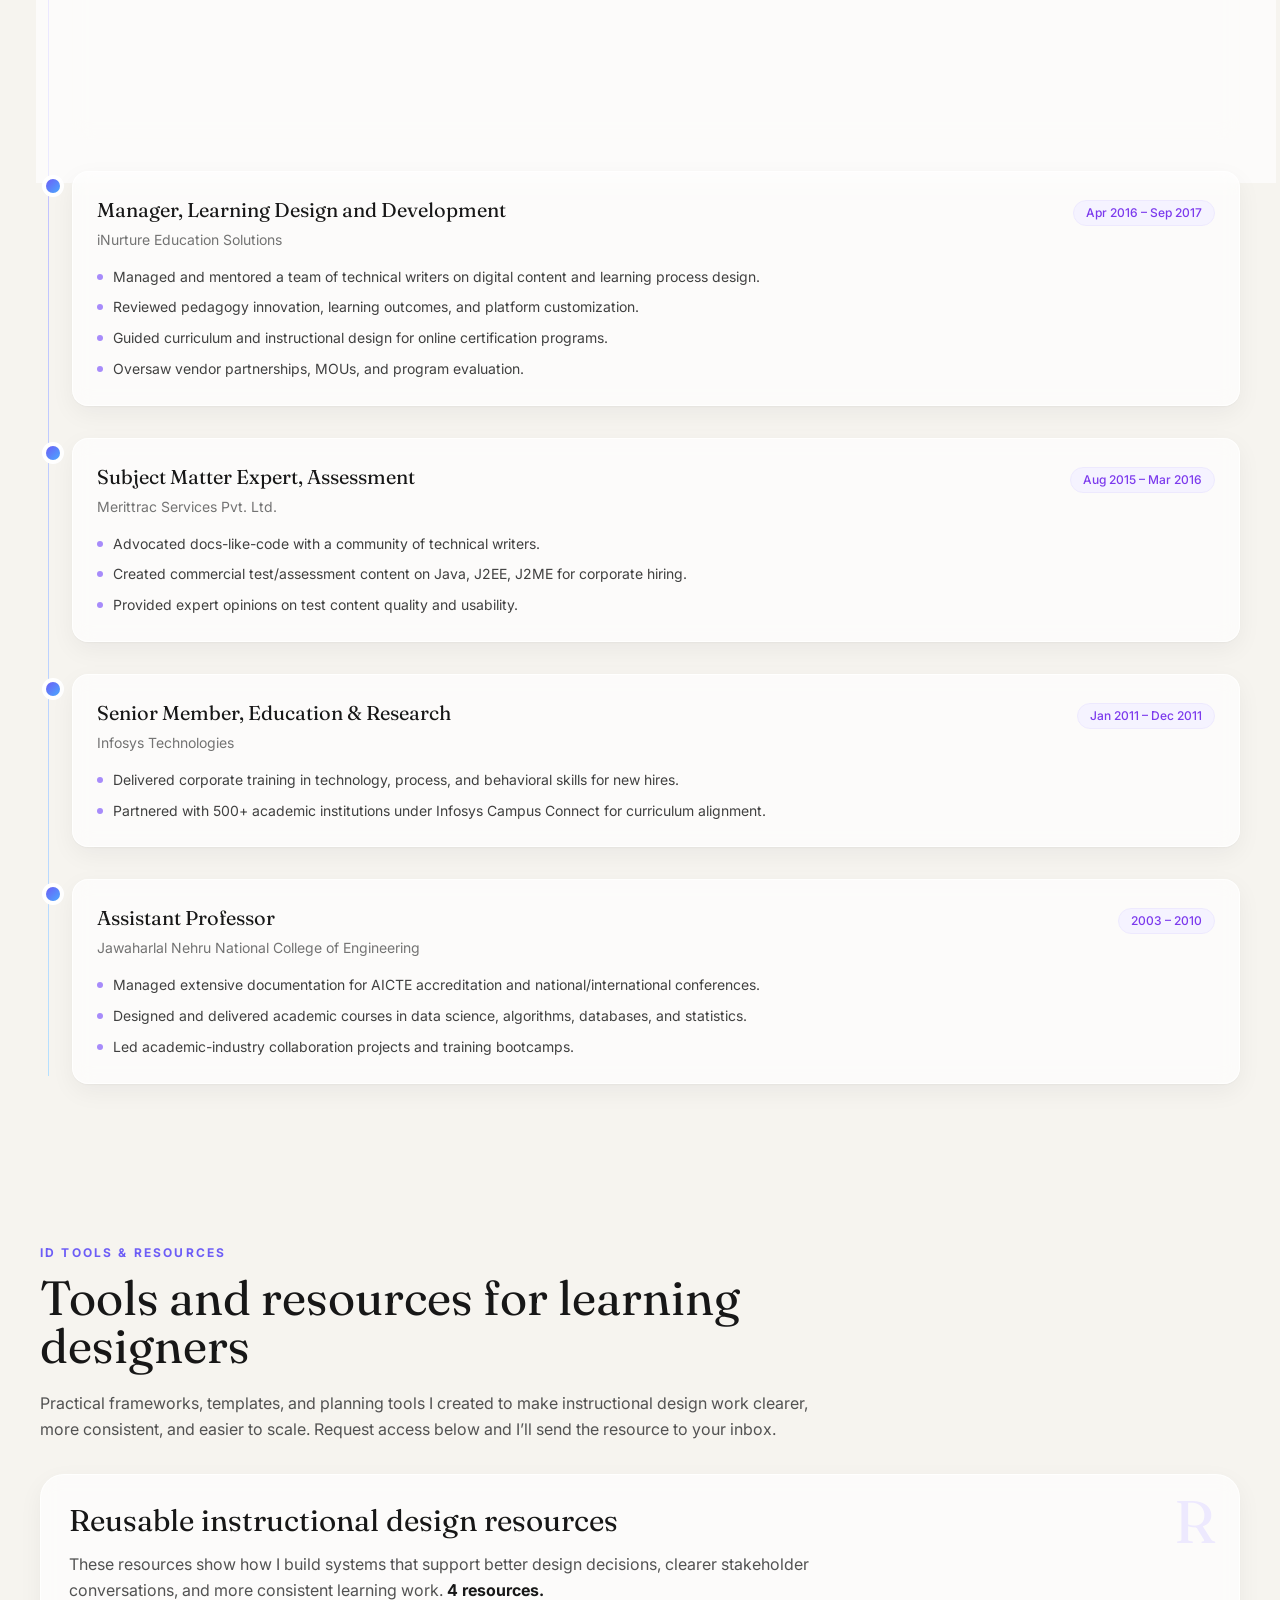
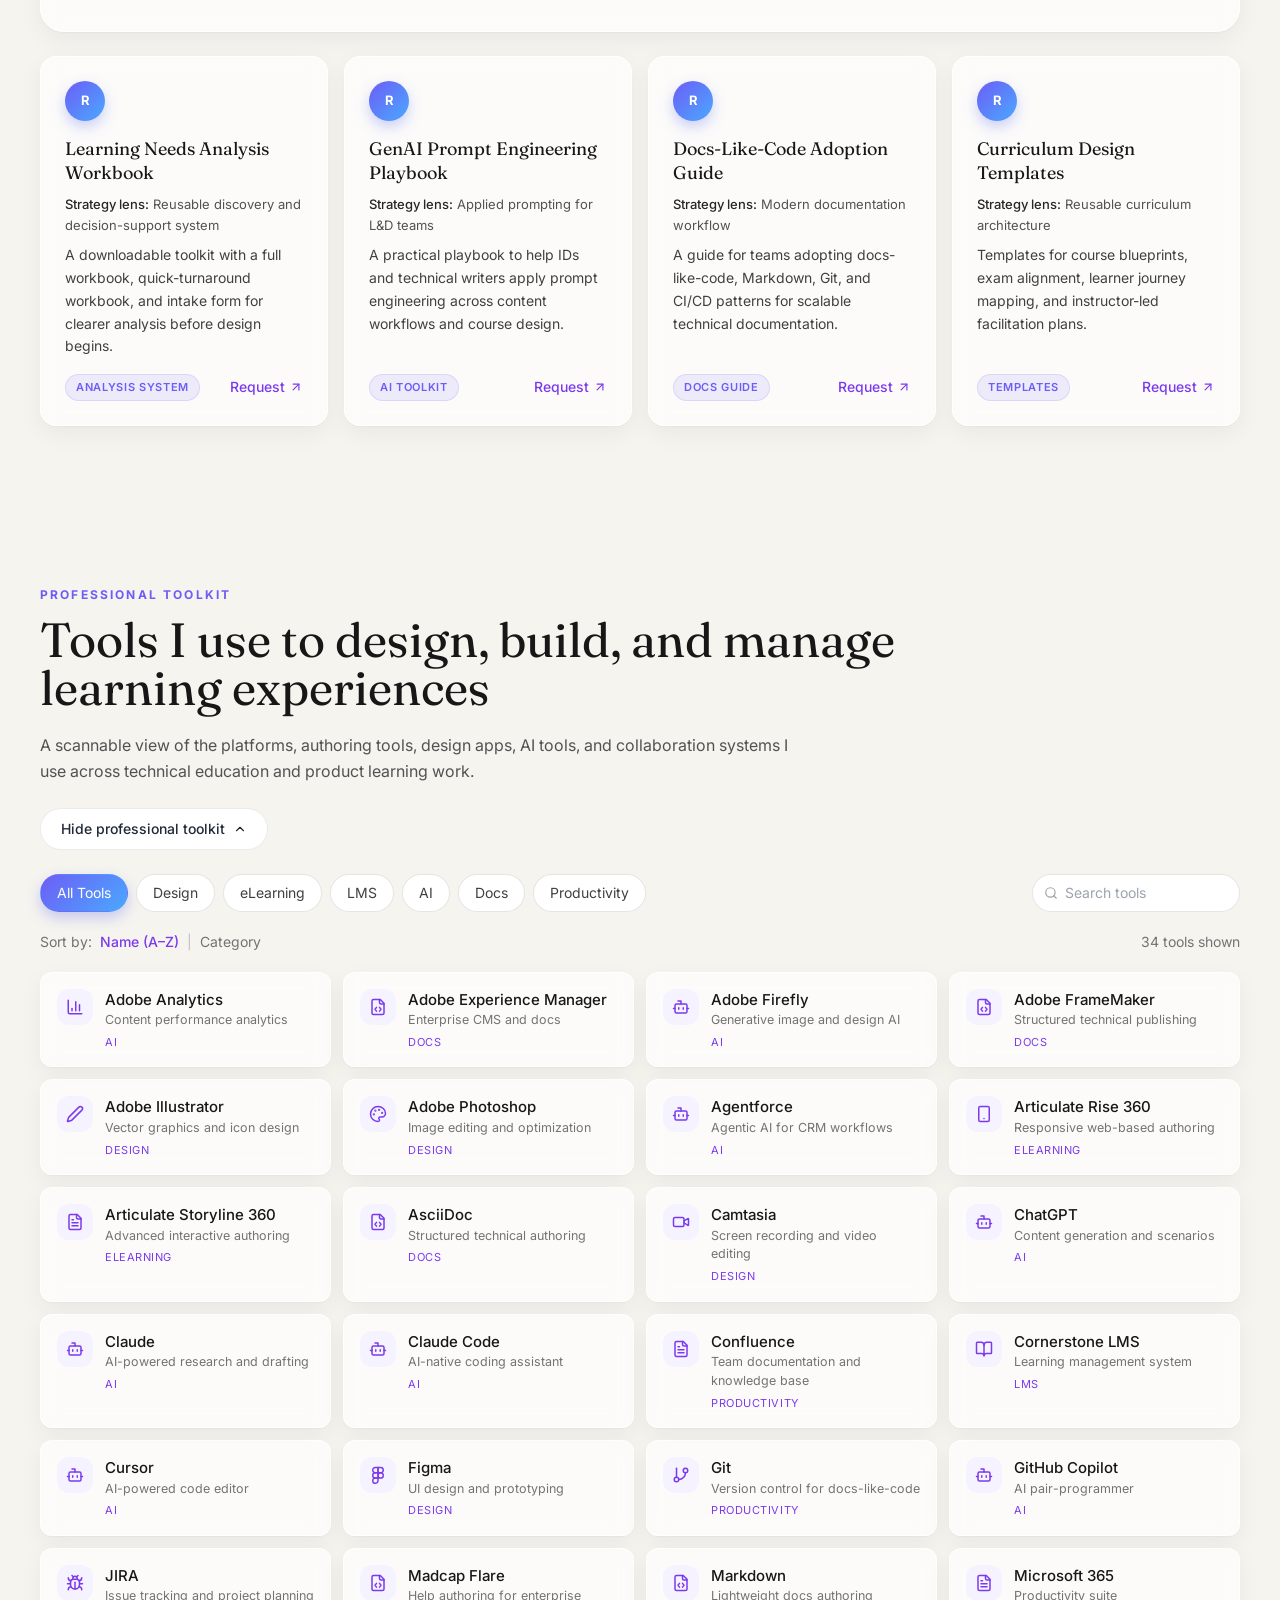
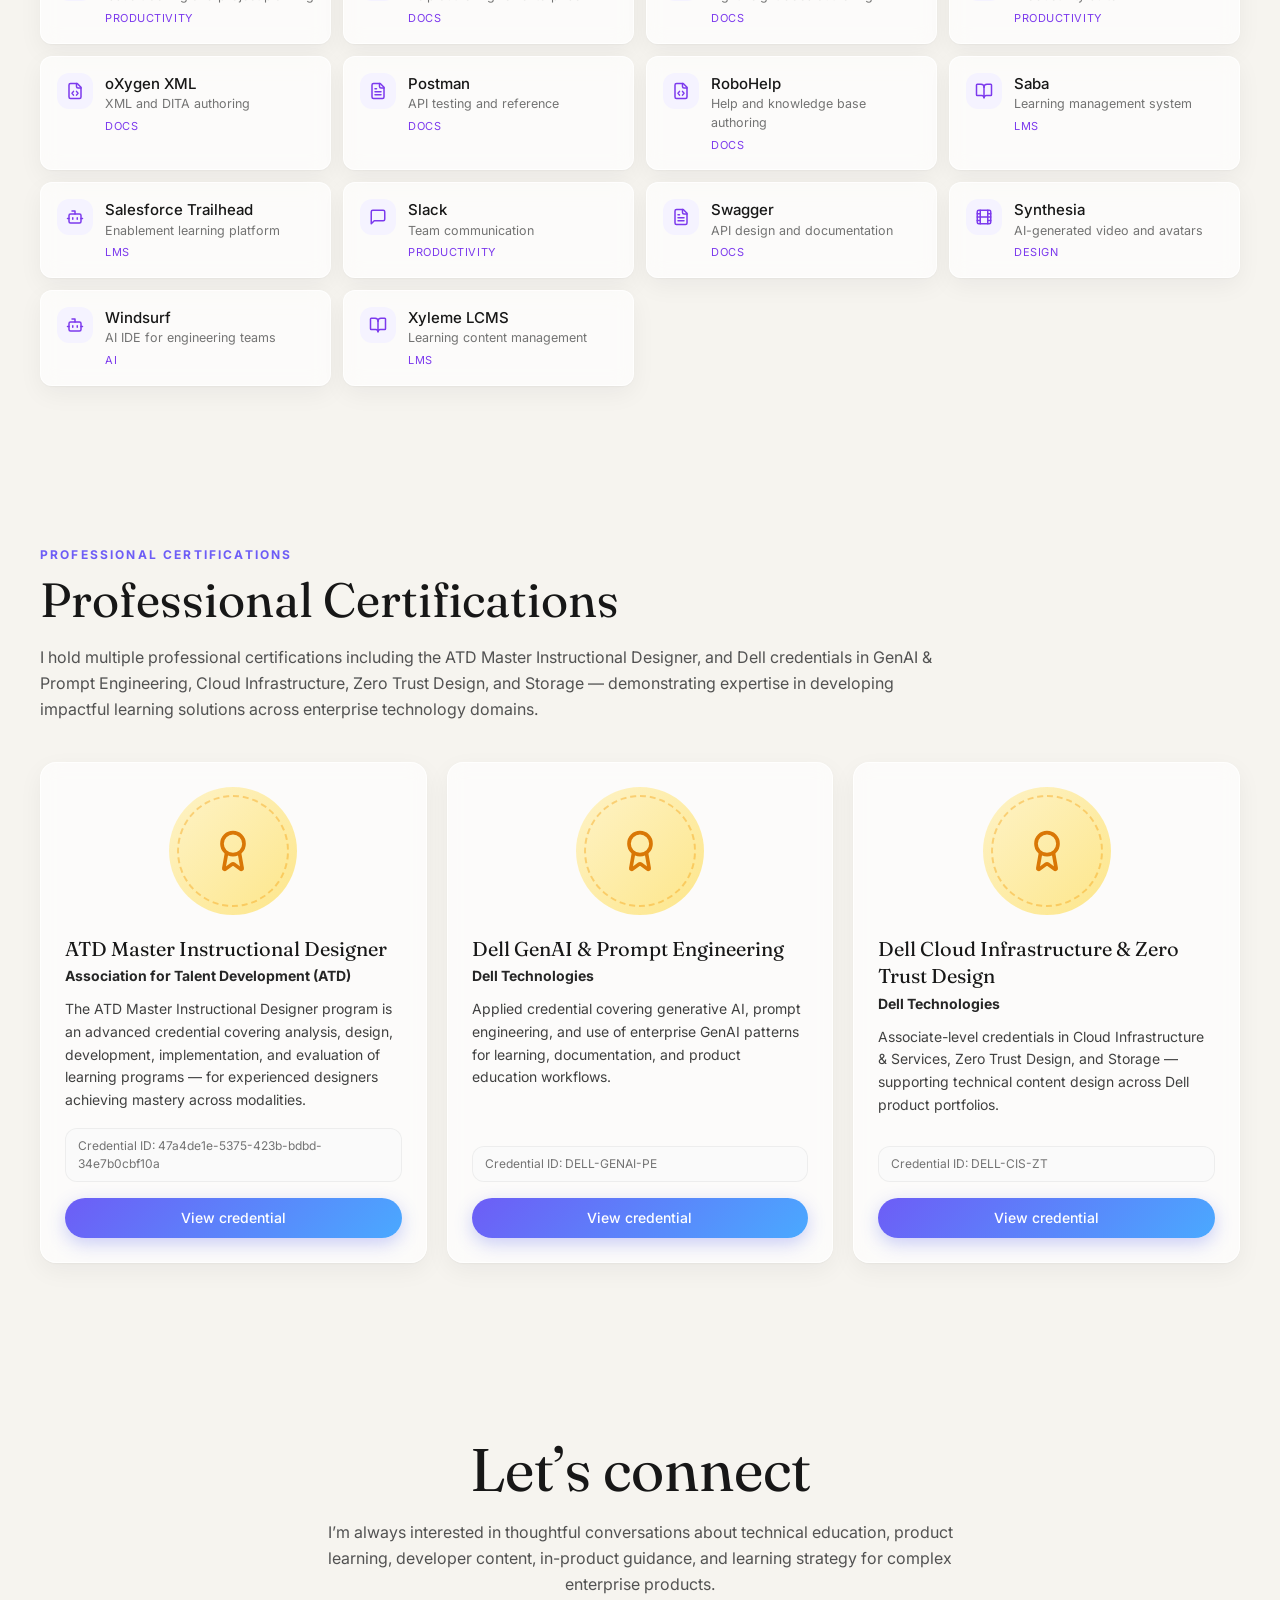
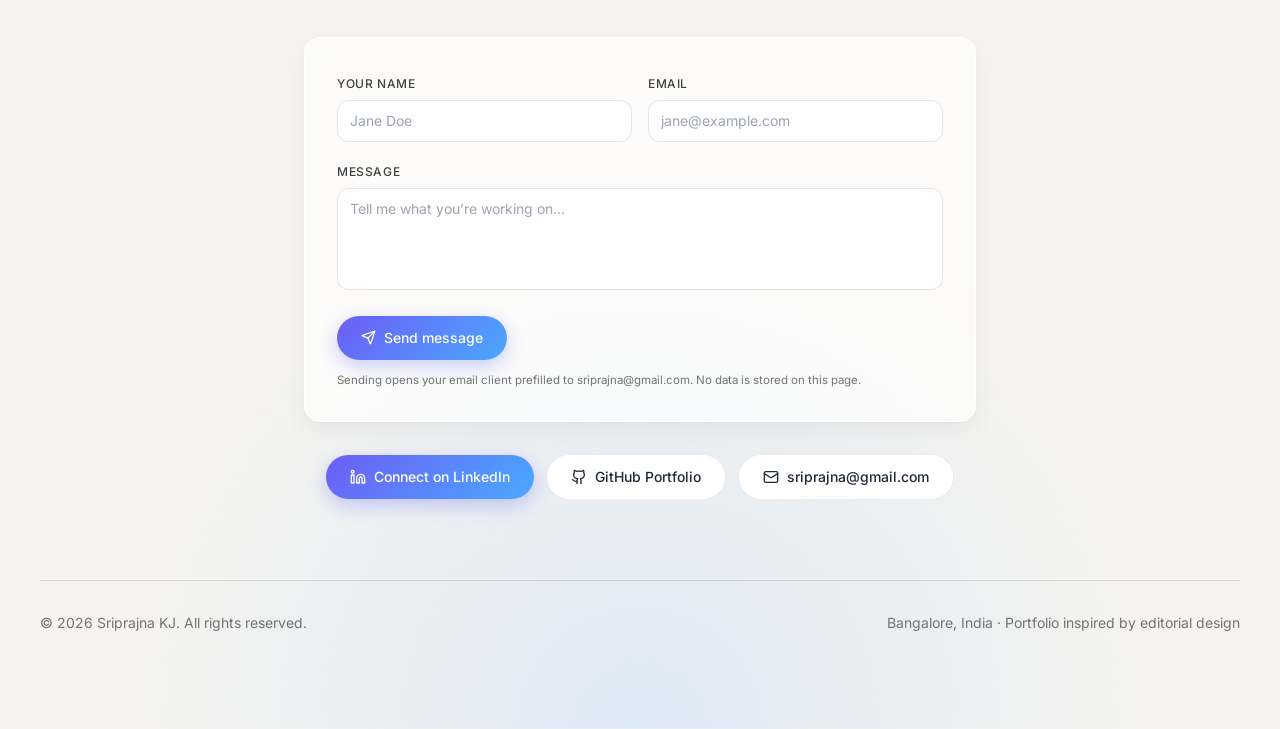
==== commit dc047921: "Add files via upload" ====
--- a/index.html
+++ b/index.html
@@ -1 +1 @@
-<!doctype html><html lang="en"><head><meta charset="utf-8"/><meta name="viewport" content="width=device-width,initial-scale=1"/><meta name="theme-color" content="#000000"/><meta name="description" content=""/><link rel="preconnect" href="https://fonts.googleapis.com"/><link rel="preconnect" href="https://fonts.gstatic.com" crossorigin/><link href="https://fonts.googleapis.com/css2?family=Inter:wght@600&display=swap" rel="stylesheet"/><title>Sriprajna KJ/title><script>window.addEventListener("error",function(e){e.error instanceof DOMException&&"DataCloneError"===e.error.name&&e.message&&e.message.includes("PerformanceServerTiming")&&(e.stopImmediatePropagation(),e.preventDefault())},!0)</script><script src="https://assets.emergent.sh/scripts/emergent-main.js"></script><script defer="defer" src="./static/js/main.3ef4e0ff.js"></script><link href="./static/css/main.fb1d34de.css" rel="stylesheet"></head><body><noscript>You need to enable JavaScript to run this app.</noscript><div id="root"></div><a id="emergent-badge" target="_blank" href="https://app.emergent.sh/?utm_source=emergent-badge" style="display:inline-flex!important;box-sizing:border-box;width:178px;height:40px;padding:8px 12px 8px 12px;align-items:center!important;gap:8px;border-radius:50px!important;background:#000!important;position:fixed!important;bottom:16px;right:16px;text-decoration:none;font-family:-apple-system,BlinkMacSystemFont,&quot;z-index:9999!important"><svg xmlns="http://www.w3.org/2000/svg" width="16" height="16" viewBox="0 0 16 16" fill="none"><path d="M15.5702 8.13142C15.7729 8.0412 16.0007 8.18878 15.9892 8.4103C15.8374 11.3192 14.0965 14.0405 11.2531 15.3065C8.40964 16.5725 5.2224 16.0453 2.95912 14.2117C2.78676 14.072 2.82955 13.804 3.03219 13.7137L4.95677 12.8568C5.04866 12.8159 5.15446 12.823 5.24204 12.8725C6.73377 13.7153 8.59176 13.8649 10.2772 13.1145C11.9626 12.3641 13.0947 10.8833 13.4665 9.21075C13.4883 9.11256 13.5539 9.02918 13.6457 8.98827L15.5702 8.13142Z" fill="white"/><path fill-rule="evenodd" clip-rule="evenodd" d="M15.3066 4.74698L15.5067 5.19653C15.5759 5.35178 15.5061 5.53366 15.3508 5.60278L1.29992 11.8586C1.14467 11.9278 0.962794 11.8579 0.893675 11.7027L0.701732 11.2716L0.693457 11.2531C-1.10317 7.21778 0.711626 2.49007 4.74692 0.693443C8.78221 -1.10318 13.51 0.711693 15.3066 4.74698ZM2.82356 8.55367C2.63552 8.63739 2.41991 8.51617 2.40853 8.31065C2.28373 6.05724 3.53858 3.85787 5.72286 2.88536C7.90715 1.91286 10.3813 2.45199 11.9724 4.05256C12.1175 4.19854 12.0633 4.43988 11.8753 4.5236L2.82356 8.55367Z" fill="white"/></svg><p style="color:#fff!important;font-family:Inter,sans-serif!important;font-size:13px!important;font-style:normal!important;font-weight:600!important;line-height:20px!important;margin:0!important;white-space:nowrap!important"></p></a><script>!function(e,t){var r,s,o,i;t.__SV||(window.posthog=t,t._i=[],t.init=function(n,a,p){function c(e,t){var r=t.split(".");2==r.length&&(e=e[r[0]],t=r[1]),e[t]=function(){e.push([t].concat(Array.prototype.slice.call(arguments,0)))}}(o=e.createElement("script")).type="text/javascript",o.crossOrigin="anonymous",o.async=!0,o.src=a.api_host.replace(".i.posthog.com","-assets.i.posthog.com")+"/static/array.js",(i=e.getElementsByTagName("script")[0]).parentNode.insertBefore(o,i);var g=t;for(void 0!==p?g=t[p]=[]:p="posthog",g.people=g.people||[],g.toString=function(e){var t="posthog";return"posthog"!==p&&(t+="."+p),e||(t+=" (stub)"),t},g.people.toString=function(){return g.toString(1)+".people (stub)"},r="init me ws ys ps bs capture je Di ks register register_once register_for_session unregister unregister_for_session Ps getFeatureFlag getFeatureFlagPayload isFeatureEnabled reloadFeatureFlags updateEarlyAccessFeatureEnrollment getEarlyAccessFeatures on onFeatureFlags onSurveysLoaded onSessionId getSurveys getActiveMatchingSurveys renderSurvey canRenderSurvey canRenderSurveyAsync identify setPersonProperties group resetGroups setPersonPropertiesForFlags resetPersonPropertiesForFlags setGroupPropertiesForFlags resetGroupPropertiesForFlags reset get_distinct_id getGroups get_session_id get_session_replay_url alias set_config startSessionRecording stopSessionRecording sessionRecordingStarted captureException loadToolbar get_property getSessionProperty Es $s createPersonProfile Is opt_in_capturing opt_out_capturing has_opted_in_capturing has_opted_out_capturing clear_opt_in_out_capturing Ss debug xs getPageViewId captureTraceFeedback captureTraceMetric".split(" "),s=0;s<r.length;s++)c(g,r[s]);t._i.push([n,a,p])},t.__SV=1)}(document,window.posthog||[]),posthog.init("phc_xAvL2Iq4tFmANRE7kzbKwaSqp1HJjN7x48s3vr0CMjs",{api_host:"https://us.i.posthog.com",person_profiles:"identified_only",session_recording:{recordCrossOriginIframes:!0,capturePerformance:!1}})</script></body></html>
+<!doctype html><html lang="en"><head><meta charset="utf-8"/><meta name="viewport" content="width=device-width,initial-scale=1"/><meta name="theme-color" content="#000000"/><meta name="description" content="A product of emergent.sh"/><link rel="preconnect" href="https://fonts.googleapis.com"/><link rel="preconnect" href="https://fonts.gstatic.com" crossorigin/><link href="https://fonts.googleapis.com/css2?family=Inter:wght@600&display=swap" rel="stylesheet"/><title>Emergent | Fullstack App</title><script>window.addEventListener("error",function(e){e.error instanceof DOMException&&"DataCloneError"===e.error.name&&e.message&&e.message.includes("PerformanceServerTiming")&&(e.stopImmediatePropagation(),e.preventDefault())},!0)</script><script src="https://assets.emergent.sh/scripts/emergent-main.js"></script><script defer="defer" src="./static/js/main.3ef4e0ff.js"></script><link href="./static/css/main.fb1d34de.css" rel="stylesheet"></head><body><noscript>You need to enable JavaScript to run this app.</noscript><div id="root"></div><a id="emergent-badge" target="_blank" href="https://app.emergent.sh/?utm_source=emergent-badge" style="display:inline-flex!important;box-sizing:border-box;width:178px;height:40px;padding:8px 12px 8px 12px;align-items:center!important;gap:8px;border-radius:50px!important;background:#000!important;position:fixed!important;bottom:16px;right:16px;text-decoration:none;font-family:-apple-system,BlinkMacSystemFont,&quot;z-index:9999!important"><svg xmlns="http://www.w3.org/2000/svg" width="16" height="16" viewBox="0 0 16 16" fill="none"><path d="M15.5702 8.13142C15.7729 8.0412 16.0007 8.18878 15.9892 8.4103C15.8374 11.3192 14.0965 14.0405 11.2531 15.3065C8.40964 16.5725 5.2224 16.0453 2.95912 14.2117C2.78676 14.072 2.82955 13.804 3.03219 13.7137L4.95677 12.8568C5.04866 12.8159 5.15446 12.823 5.24204 12.8725C6.73377 13.7153 8.59176 13.8649 10.2772 13.1145C11.9626 12.3641 13.0947 10.8833 13.4665 9.21075C13.4883 9.11256 13.5539 9.02918 13.6457 8.98827L15.5702 8.13142Z" fill="white"/><path fill-rule="evenodd" clip-rule="evenodd" d="M15.3066 4.74698L15.5067 5.19653C15.5759 5.35178 15.5061 5.53366 15.3508 5.60278L1.29992 11.8586C1.14467 11.9278 0.962794 11.8579 0.893675 11.7027L0.701732 11.2716L0.693457 11.2531C-1.10317 7.21778 0.711626 2.49007 4.74692 0.693443C8.78221 -1.10318 13.51 0.711693 15.3066 4.74698ZM2.82356 8.55367C2.63552 8.63739 2.41991 8.51617 2.40853 8.31065C2.28373 6.05724 3.53858 3.85787 5.72286 2.88536C7.90715 1.91286 10.3813 2.45199 11.9724 4.05256C12.1175 4.19854 12.0633 4.43988 11.8753 4.5236L2.82356 8.55367Z" fill="white"/></svg><p style="color:#fff!important;font-family:Inter,sans-serif!important;font-size:13px!important;font-style:normal!important;font-weight:600!important;line-height:20px!important;margin:0!important;white-space:nowrap!important">Made with Emergent</p></a><script>!function(e,t){var r,s,o,i;t.__SV||(window.posthog=t,t._i=[],t.init=function(n,a,p){function c(e,t){var r=t.split(".");2==r.length&&(e=e[r[0]],t=r[1]),e[t]=function(){e.push([t].concat(Array.prototype.slice.call(arguments,0)))}}(o=e.createElement("script")).type="text/javascript",o.crossOrigin="anonymous",o.async=!0,o.src=a.api_host.replace(".i.posthog.com","-assets.i.posthog.com")+"/static/array.js",(i=e.getElementsByTagName("script")[0]).parentNode.insertBefore(o,i);var g=t;for(void 0!==p?g=t[p]=[]:p="posthog",g.people=g.people||[],g.toString=function(e){var t="posthog";return"posthog"!==p&&(t+="."+p),e||(t+=" (stub)"),t},g.people.toString=function(){return g.toString(1)+".people (stub)"},r="init me ws ys ps bs capture je Di ks register register_once register_for_session unregister unregister_for_session Ps getFeatureFlag getFeatureFlagPayload isFeatureEnabled reloadFeatureFlags updateEarlyAccessFeatureEnrollment getEarlyAccessFeatures on onFeatureFlags onSurveysLoaded onSessionId getSurveys getActiveMatchingSurveys renderSurvey canRenderSurvey canRenderSurveyAsync identify setPersonProperties group resetGroups setPersonPropertiesForFlags resetPersonPropertiesForFlags setGroupPropertiesForFlags resetGroupPropertiesForFlags reset get_distinct_id getGroups get_session_id get_session_replay_url alias set_config startSessionRecording stopSessionRecording sessionRecordingStarted captureException loadToolbar get_property getSessionProperty Es $s createPersonProfile Is opt_in_capturing opt_out_capturing has_opted_in_capturing has_opted_out_capturing clear_opt_in_out_capturing Ss debug xs getPageViewId captureTraceFeedback captureTraceMetric".split(" "),s=0;s<r.length;s++)c(g,r[s]);t._i.push([n,a,p])},t.__SV=1)}(document,window.posthog||[]),posthog.init("phc_xAvL2Iq4tFmANRE7kzbKwaSqp1HJjN7x48s3vr0CMjs",{api_host:"https://us.i.posthog.com",person_profiles:"identified_only",session_recording:{recordCrossOriginIframes:!0,capturePerformance:!1}})</script></body></html>
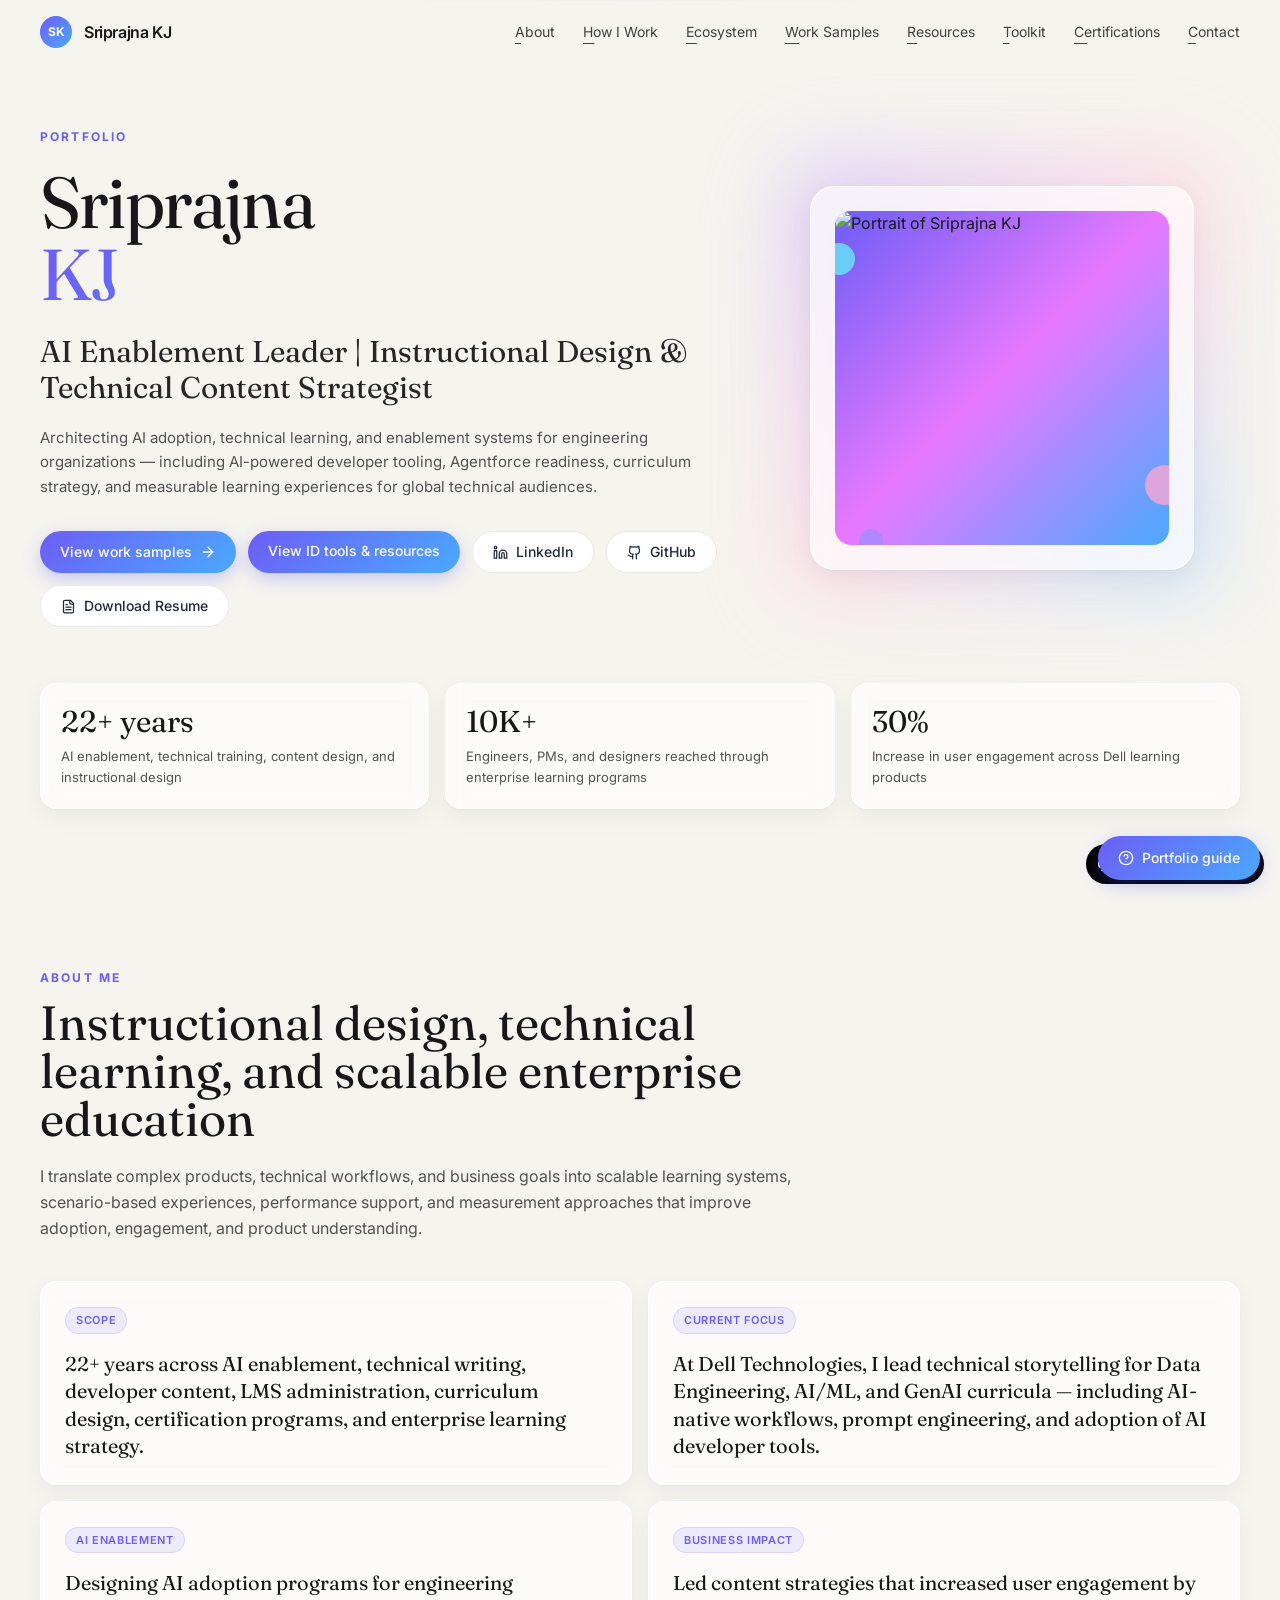
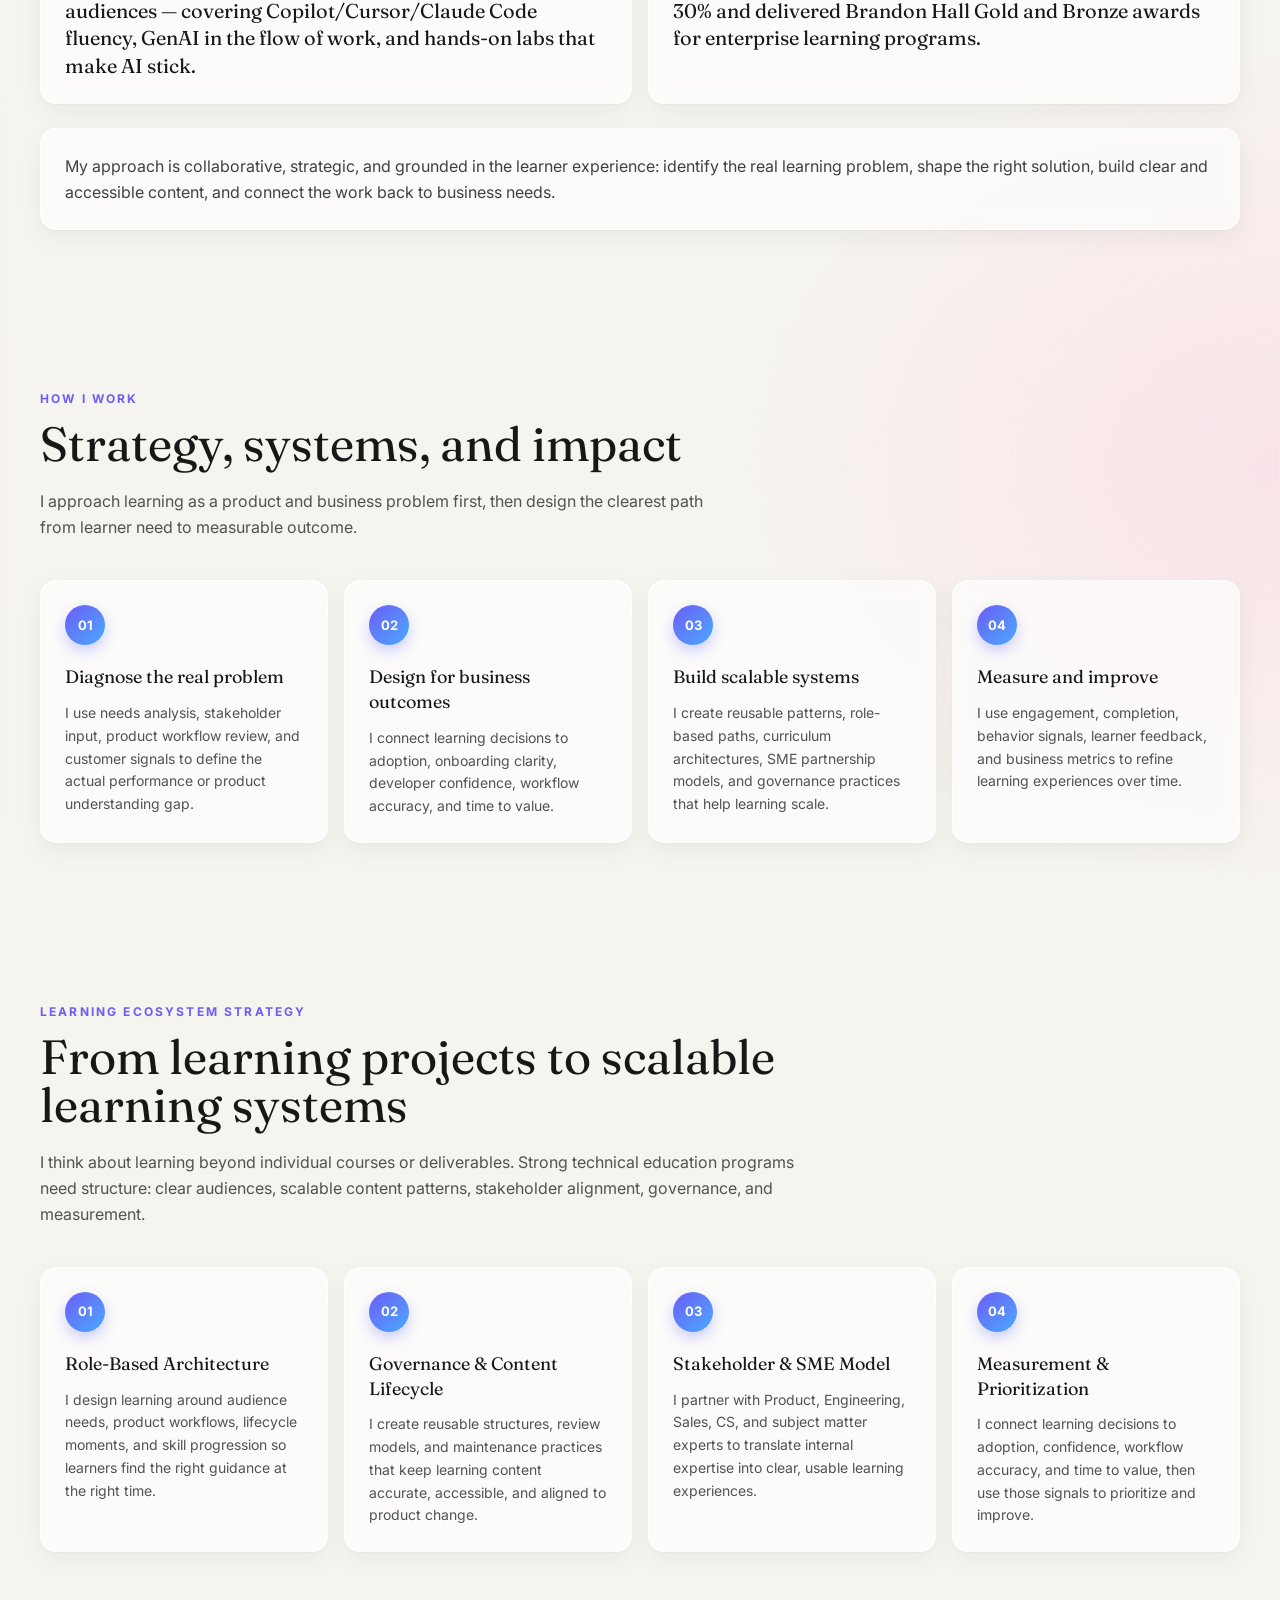
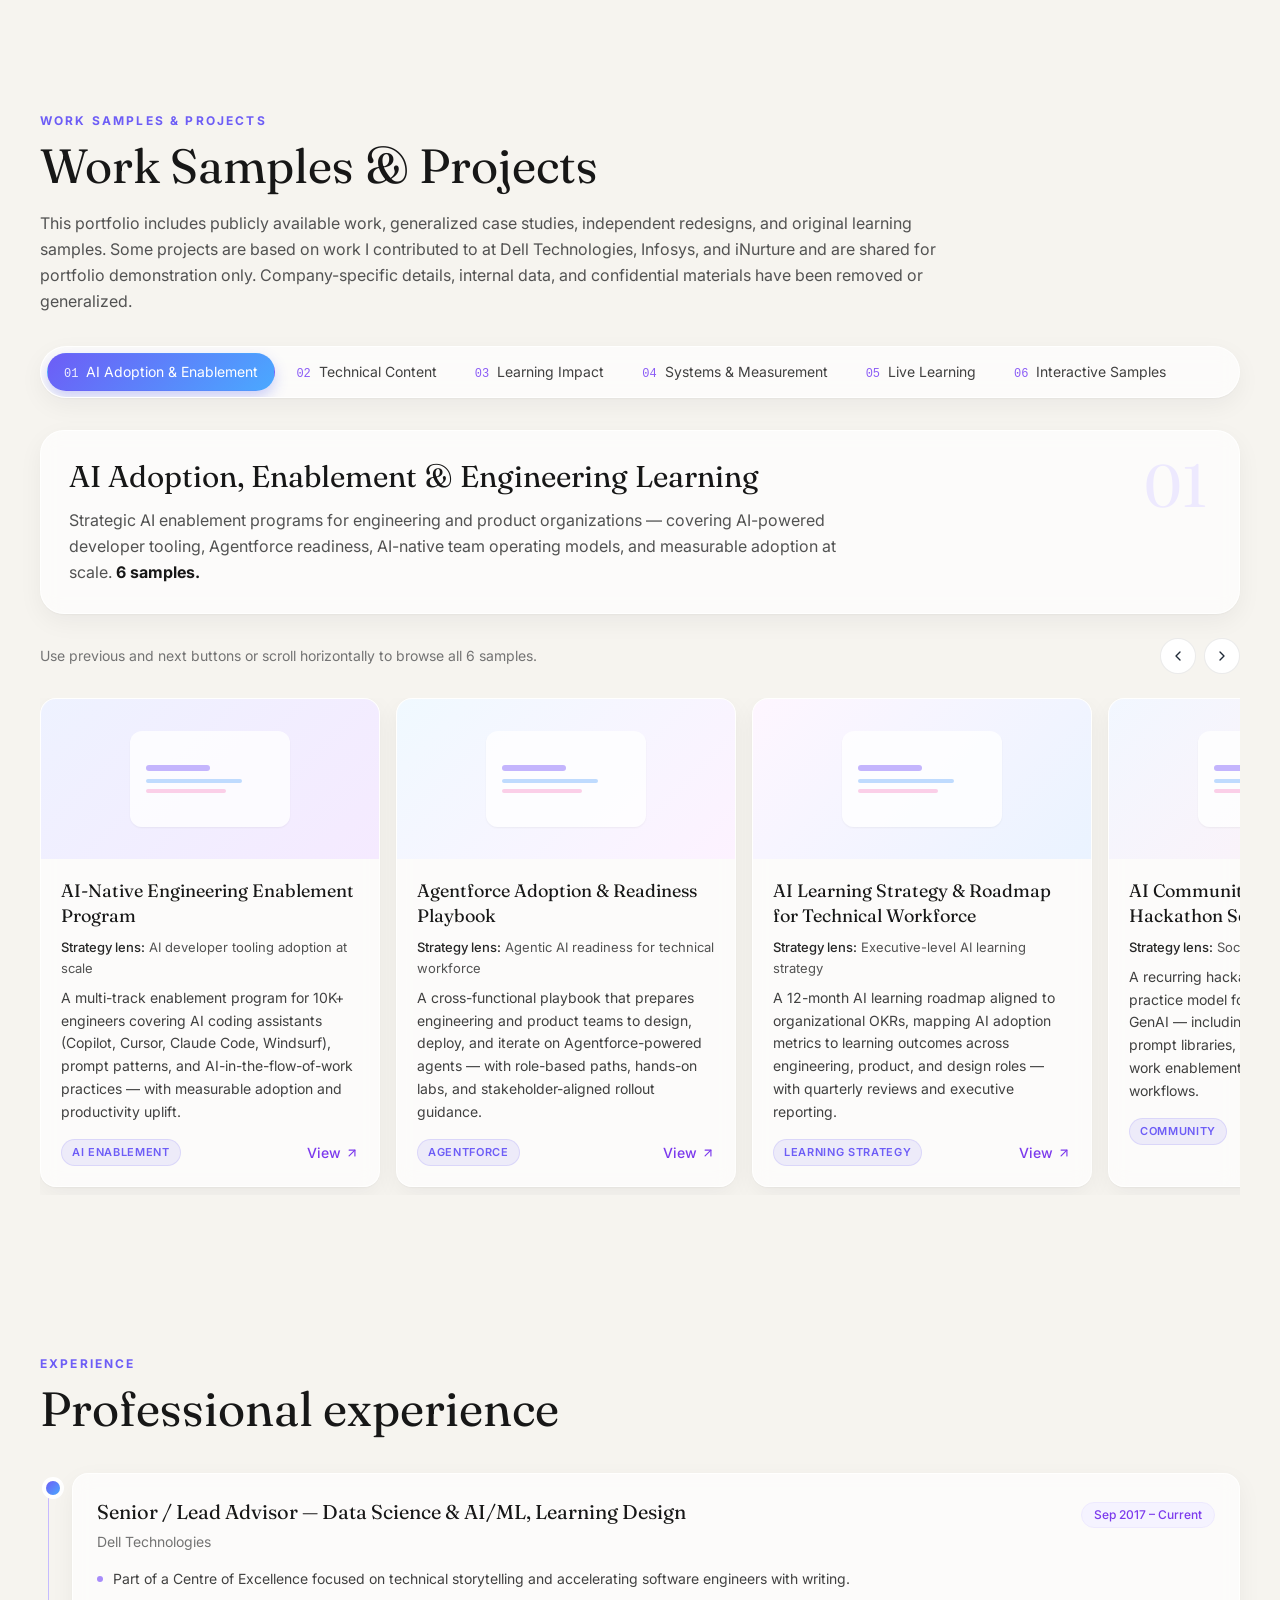
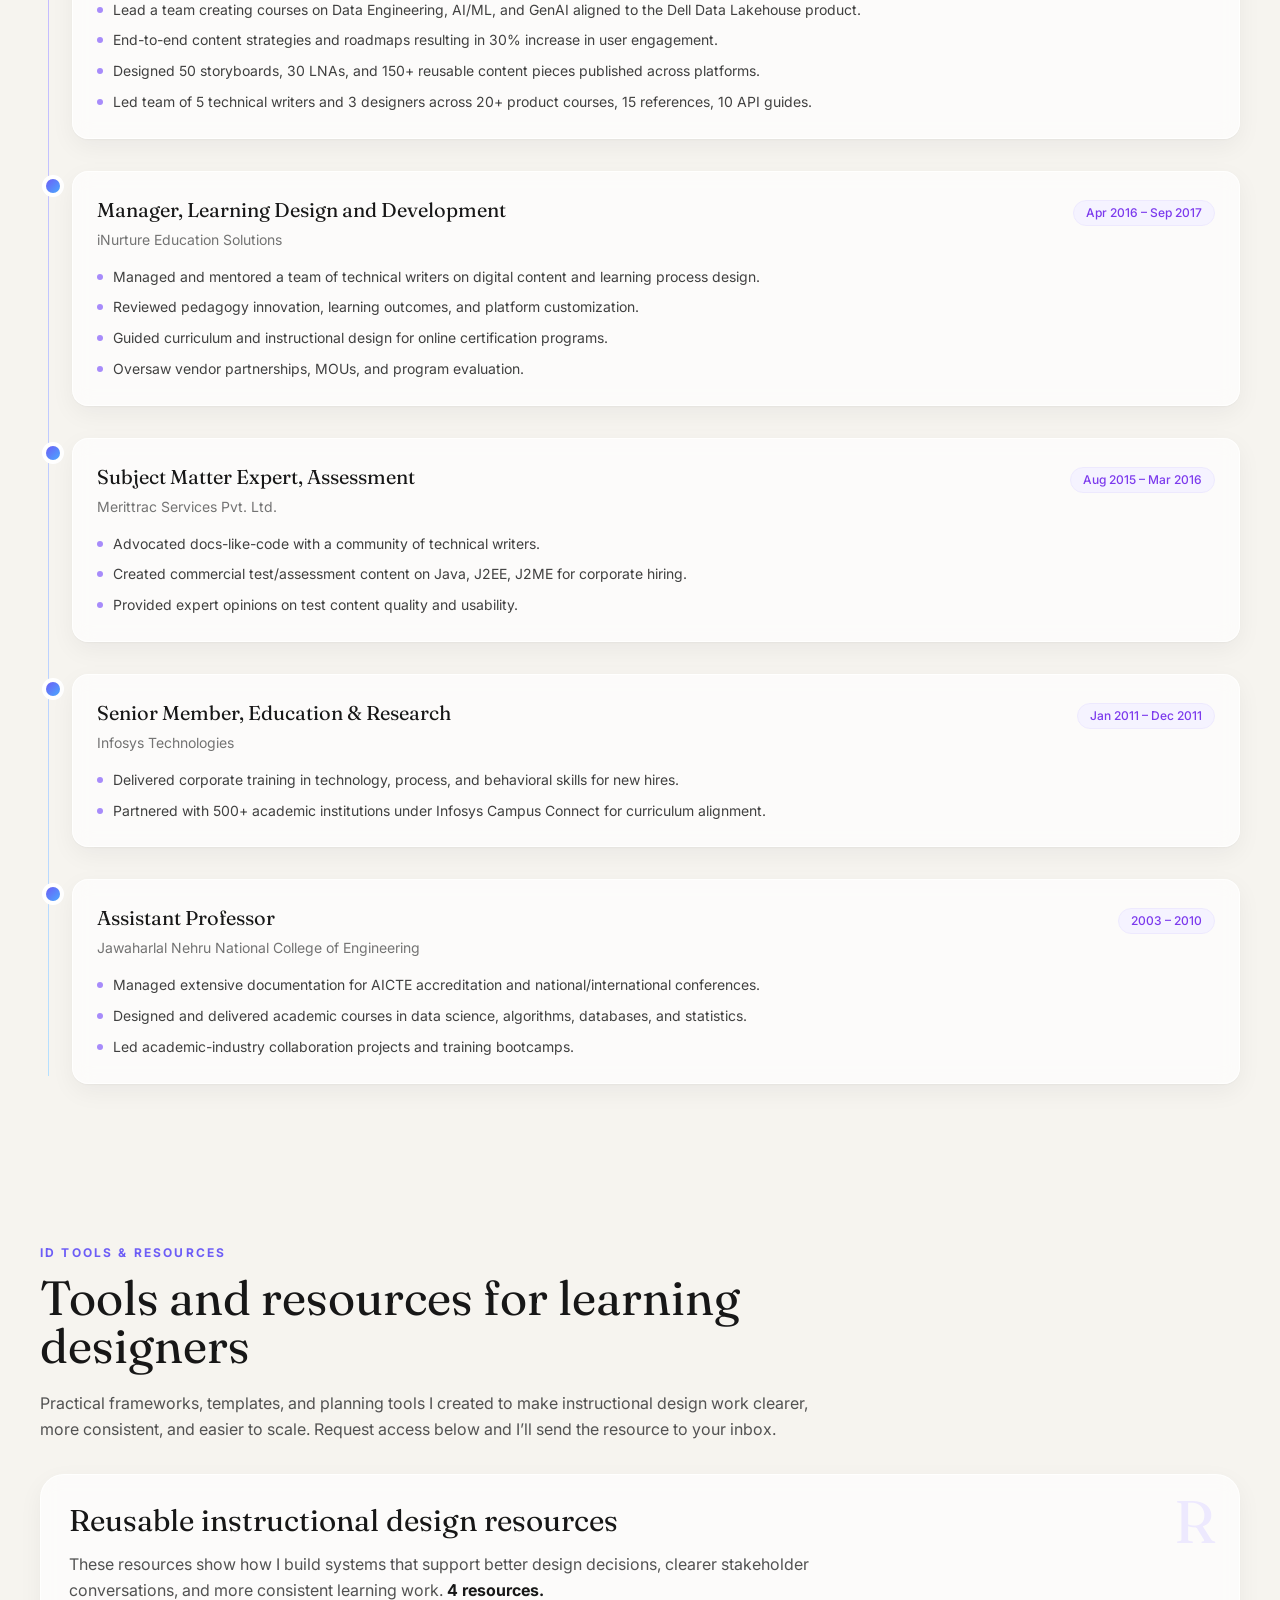
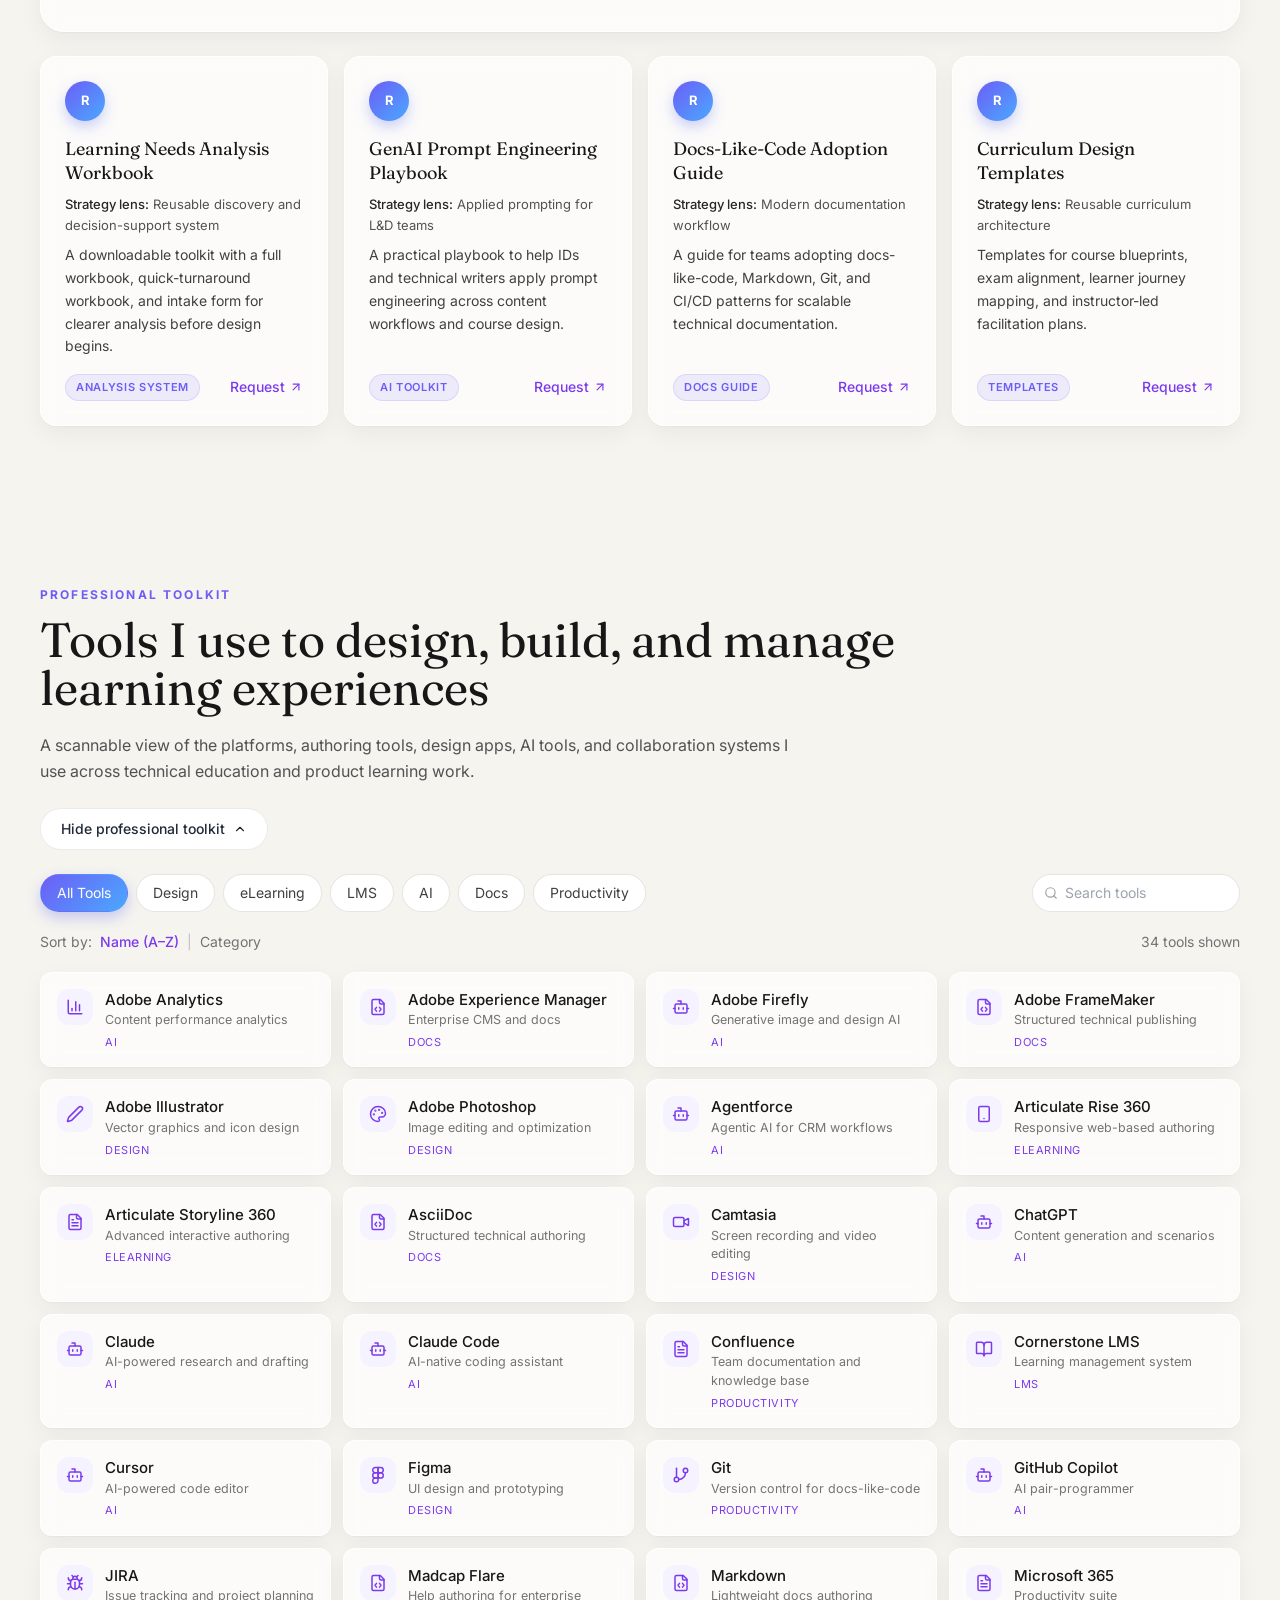
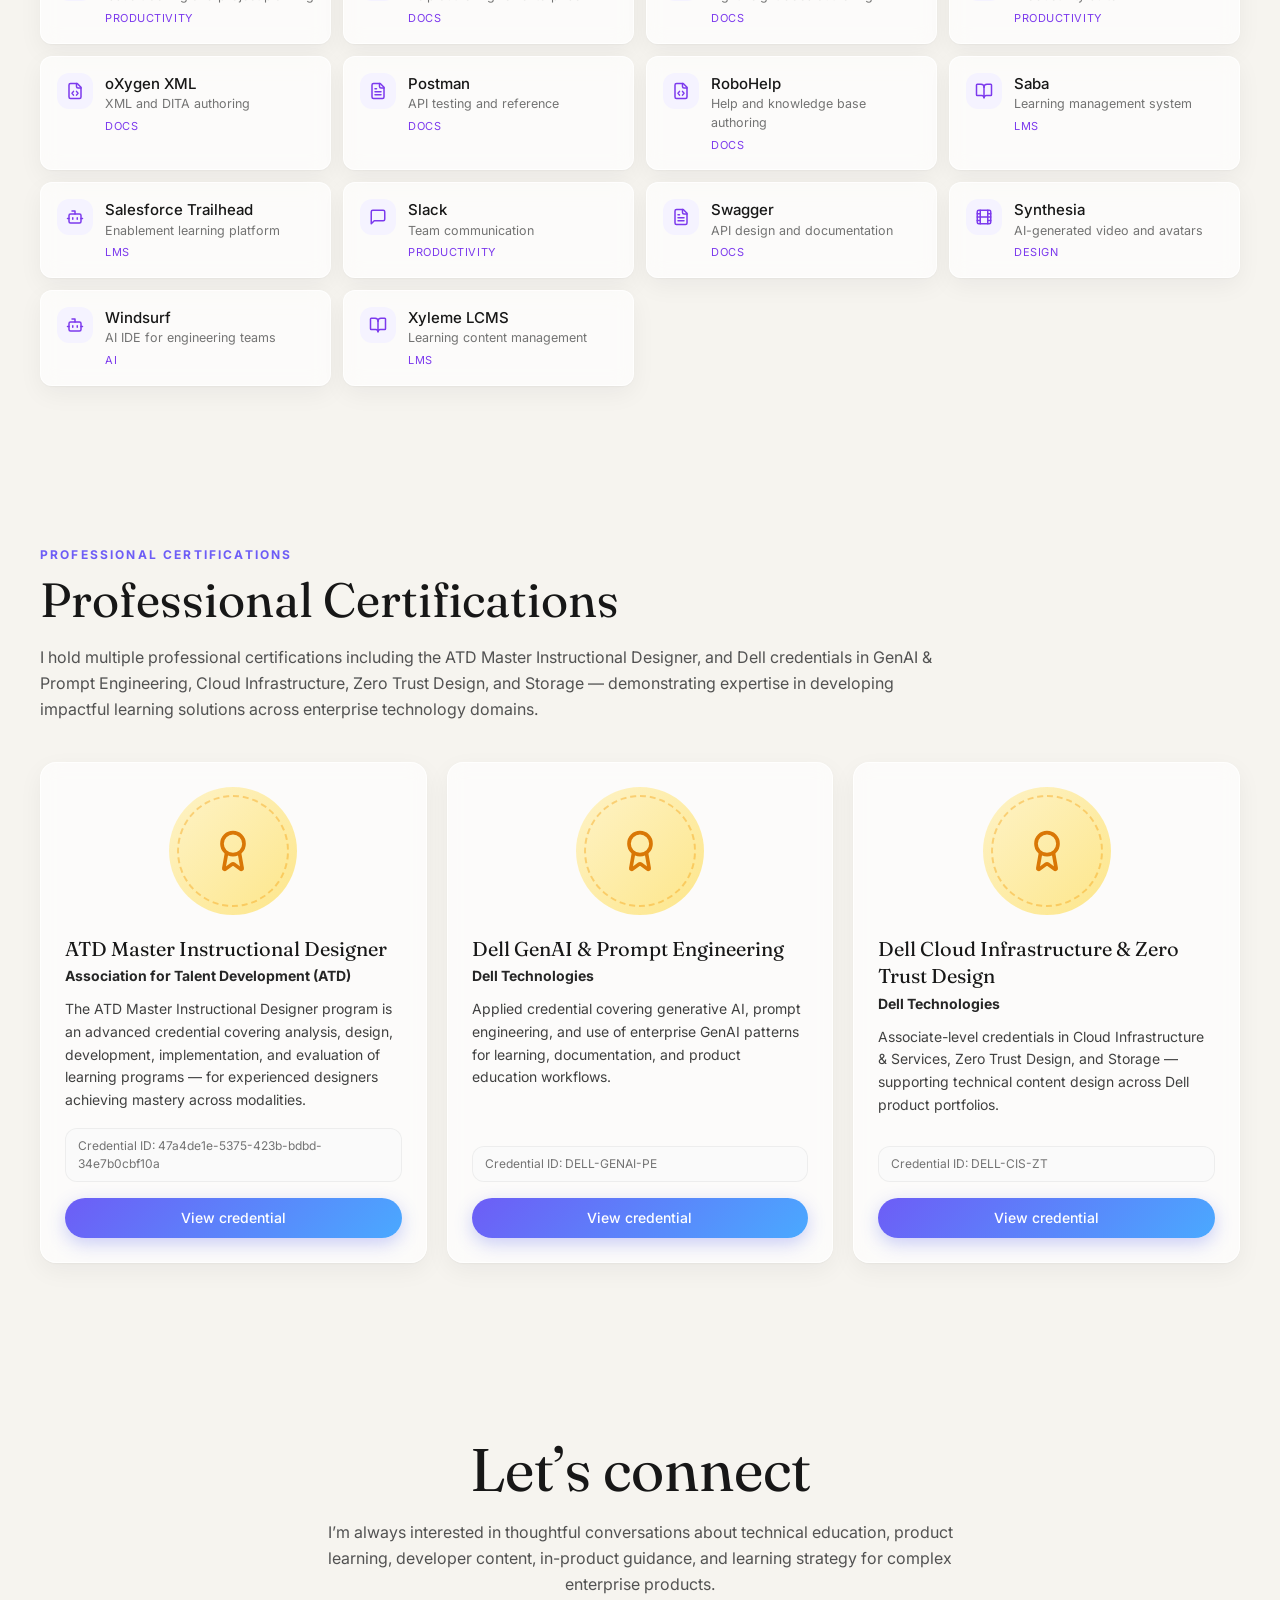
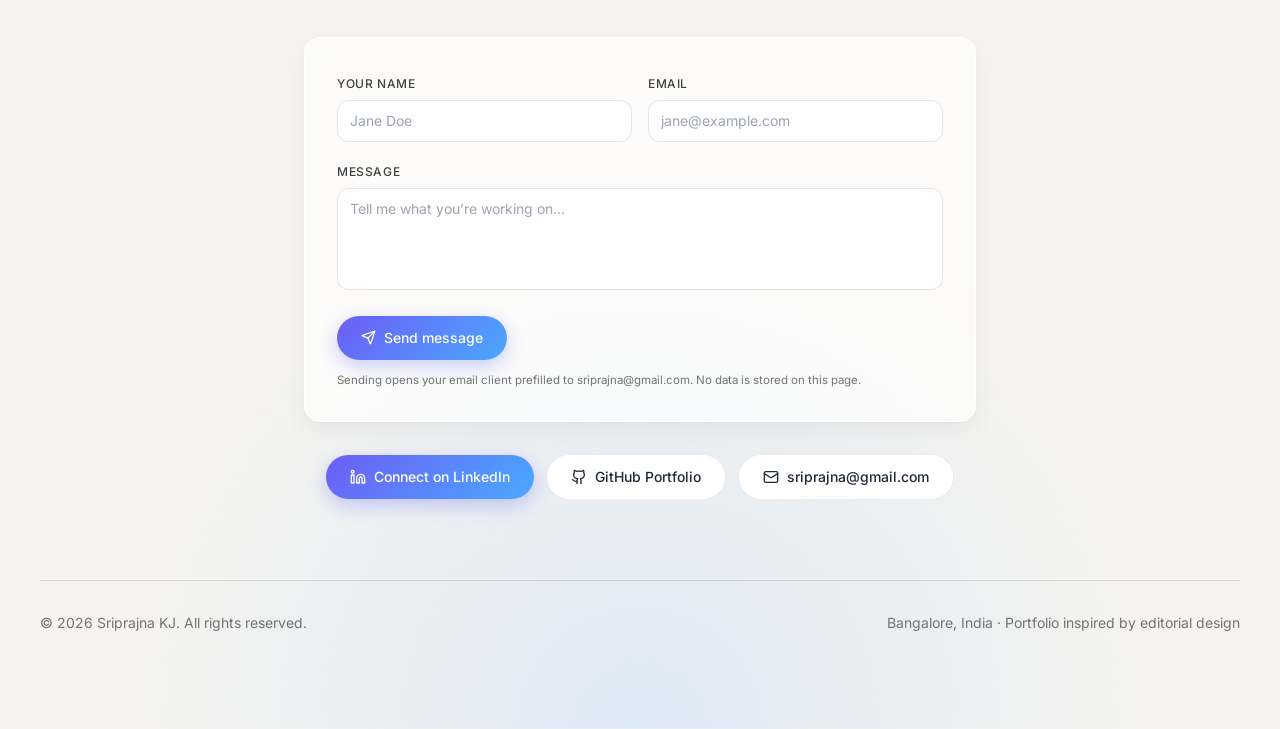
==== commit 04a583c7: "Update index 10.html" ====
--- a/index.html
+++ b/index.html
@@ -1 +1 @@
-<!doctype html><html lang="en"><head><meta charset="utf-8"/><meta name="viewport" content="width=device-width,initial-scale=1"/><meta name="theme-color" content="#000000"/><meta name="description" content="A product of emergent.sh"/><link rel="preconnect" href="https://fonts.googleapis.com"/><link rel="preconnect" href="https://fonts.gstatic.com" crossorigin/><link href="https://fonts.googleapis.com/css2?family=Inter:wght@600&display=swap" rel="stylesheet"/><title>Emergent | Fullstack App</title><script>window.addEventListener("error",function(e){e.error instanceof DOMException&&"DataCloneError"===e.error.name&&e.message&&e.message.includes("PerformanceServerTiming")&&(e.stopImmediatePropagation(),e.preventDefault())},!0)</script><script src="https://assets.emergent.sh/scripts/emergent-main.js"></script><script defer="defer" src="./static/js/main.3ef4e0ff.js"></script><link href="./static/css/main.fb1d34de.css" rel="stylesheet"></head><body><noscript>You need to enable JavaScript to run this app.</noscript><div id="root"></div><a id="emergent-badge" target="_blank" href="https://app.emergent.sh/?utm_source=emergent-badge" style="display:inline-flex!important;box-sizing:border-box;width:178px;height:40px;padding:8px 12px 8px 12px;align-items:center!important;gap:8px;border-radius:50px!important;background:#000!important;position:fixed!important;bottom:16px;right:16px;text-decoration:none;font-family:-apple-system,BlinkMacSystemFont,&quot;z-index:9999!important"><svg xmlns="http://www.w3.org/2000/svg" width="16" height="16" viewBox="0 0 16 16" fill="none"><path d="M15.5702 8.13142C15.7729 8.0412 16.0007 8.18878 15.9892 8.4103C15.8374 11.3192 14.0965 14.0405 11.2531 15.3065C8.40964 16.5725 5.2224 16.0453 2.95912 14.2117C2.78676 14.072 2.82955 13.804 3.03219 13.7137L4.95677 12.8568C5.04866 12.8159 5.15446 12.823 5.24204 12.8725C6.73377 13.7153 8.59176 13.8649 10.2772 13.1145C11.9626 12.3641 13.0947 10.8833 13.4665 9.21075C13.4883 9.11256 13.5539 9.02918 13.6457 8.98827L15.5702 8.13142Z" fill="white"/><path fill-rule="evenodd" clip-rule="evenodd" d="M15.3066 4.74698L15.5067 5.19653C15.5759 5.35178 15.5061 5.53366 15.3508 5.60278L1.29992 11.8586C1.14467 11.9278 0.962794 11.8579 0.893675 11.7027L0.701732 11.2716L0.693457 11.2531C-1.10317 7.21778 0.711626 2.49007 4.74692 0.693443C8.78221 -1.10318 13.51 0.711693 15.3066 4.74698ZM2.82356 8.55367C2.63552 8.63739 2.41991 8.51617 2.40853 8.31065C2.28373 6.05724 3.53858 3.85787 5.72286 2.88536C7.90715 1.91286 10.3813 2.45199 11.9724 4.05256C12.1175 4.19854 12.0633 4.43988 11.8753 4.5236L2.82356 8.55367Z" fill="white"/></svg><p style="color:#fff!important;font-family:Inter,sans-serif!important;font-size:13px!important;font-style:normal!important;font-weight:600!important;line-height:20px!important;margin:0!important;white-space:nowrap!important">Made with Emergent</p></a><script>!function(e,t){var r,s,o,i;t.__SV||(window.posthog=t,t._i=[],t.init=function(n,a,p){function c(e,t){var r=t.split(".");2==r.length&&(e=e[r[0]],t=r[1]),e[t]=function(){e.push([t].concat(Array.prototype.slice.call(arguments,0)))}}(o=e.createElement("script")).type="text/javascript",o.crossOrigin="anonymous",o.async=!0,o.src=a.api_host.replace(".i.posthog.com","-assets.i.posthog.com")+"/static/array.js",(i=e.getElementsByTagName("script")[0]).parentNode.insertBefore(o,i);var g=t;for(void 0!==p?g=t[p]=[]:p="posthog",g.people=g.people||[],g.toString=function(e){var t="posthog";return"posthog"!==p&&(t+="."+p),e||(t+=" (stub)"),t},g.people.toString=function(){return g.toString(1)+".people (stub)"},r="init me ws ys ps bs capture je Di ks register register_once register_for_session unregister unregister_for_session Ps getFeatureFlag getFeatureFlagPayload isFeatureEnabled reloadFeatureFlags updateEarlyAccessFeatureEnrollment getEarlyAccessFeatures on onFeatureFlags onSurveysLoaded onSessionId getSurveys getActiveMatchingSurveys renderSurvey canRenderSurvey canRenderSurveyAsync identify setPersonProperties group resetGroups setPersonPropertiesForFlags resetPersonPropertiesForFlags setGroupPropertiesForFlags resetGroupPropertiesForFlags reset get_distinct_id getGroups get_session_id get_session_replay_url alias set_config startSessionRecording stopSessionRecording sessionRecordingStarted captureException loadToolbar get_property getSessionProperty Es $s createPersonProfile Is opt_in_capturing opt_out_capturing has_opted_in_capturing has_opted_out_capturing clear_opt_in_out_capturing Ss debug xs getPageViewId captureTraceFeedback captureTraceMetric".split(" "),s=0;s<r.length;s++)c(g,r[s]);t._i.push([n,a,p])},t.__SV=1)}(document,window.posthog||[]),posthog.init("phc_xAvL2Iq4tFmANRE7kzbKwaSqp1HJjN7x48s3vr0CMjs",{api_host:"https://us.i.posthog.com",person_profiles:"identified_only",session_recording:{recordCrossOriginIframes:!0,capturePerformance:!1}})</script></body></html>+<!doctype html><html lang="en"><head><meta charset="utf-8"/><meta name="viewport" content="width=device-width,initial-scale=1"/><meta name="theme-color" content="#000000"/><meta name="description" content="A product of emergent.sh"/><link rel="preconnect" href="https://fonts.googleapis.com"/><link rel="preconnect" href="https://fonts.gstatic.com" crossorigin/><link href="https://fonts.googleapis.com/css2?family=Inter:wght@600&display=swap" rel="stylesheet"/><title>Sriprajna | Portfolio</title><script>window.addEventListener("error",function(e){e.error instanceof DOMException&&"DataCloneError"===e.error.name&&e.message&&e.message.includes("PerformanceServerTiming")&&(e.stopImmediatePropagation(),e.preventDefault())},!0)</script><script src="https://assets.emergent.sh/scripts/emergent-main.js"></script><script defer="defer" src="./static/js/main.3ef4e0ff.js"></script><link href="./static/css/main.fb1d34de.css" rel="stylesheet"></head><body><noscript>You need to enable JavaScript to run this app.</noscript><div id="root"></div><a id="-badge" target="_blank" href="https://" style="display:inline-flex!important;box-sizing:border-box;width:178px;height:40px;padding:8px 12px 8px 12px;align-items:center!important;gap:8px;border-radius:50px!important;background:#000!important;position:fixed!important;bottom:16px;right:16px;text-decoration:none;font-family:-apple-system,BlinkMacSystemFont,&quot;z-index:9999!important"><svg xmlns="http://www.w3.org/2000/svg" width="16" height="16" viewBox="0 0 16 16" fill="none"><path d="M15.5702 8.13142C15.7729 8.0412 16.0007 8.18878 15.9892 8.4103C15.8374 11.3192 14.0965 14.0405 11.2531 15.3065C8.40964 16.5725 5.2224 16.0453 2.95912 14.2117C2.78676 14.072 2.82955 13.804 3.03219 13.7137L4.95677 12.8568C5.04866 12.8159 5.15446 12.823 5.24204 12.8725C6.73377 13.7153 8.59176 13.8649 10.2772 13.1145C11.9626 12.3641 13.0947 10.8833 13.4665 9.21075C13.4883 9.11256 13.5539 9.02918 13.6457 8.98827L15.5702 8.13142Z" fill="white"/><path fill-rule="evenodd" clip-rule="evenodd" d="M15.3066 4.74698L15.5067 5.19653C15.5759 5.35178 15.5061 5.53366 15.3508 5.60278L1.29992 11.8586C1.14467 11.9278 0.962794 11.8579 0.893675 11.7027L0.701732 11.2716L0.693457 11.2531C-1.10317 7.21778 0.711626 2.49007 4.74692 0.693443C8.78221 -1.10318 13.51 0.711693 15.3066 4.74698ZM2.82356 8.55367C2.63552 8.63739 2.41991 8.51617 2.40853 8.31065C2.28373 6.05724 3.53858 3.85787 5.72286 2.88536C7.90715 1.91286 10.3813 2.45199 11.9724 4.05256C12.1175 4.19854 12.0633 4.43988 11.8753 4.5236L2.82356 8.55367Z" fill="white"/></svg><p style="color:#fff!important;font-family:Inter,sans-serif!important;font-size:13px!important;font-style:normal!important;font-weight:600!important;line-height:20px!important;margin:0!important;white-space:nowrap!important">sri</p></a><script>!function(e,t){var r,s,o,i;t.__SV||(window.posthog=t,t._i=[],t.init=function(n,a,p){function c(e,t){var r=t.split(".");2==r.length&&(e=e[r[0]],t=r[1]),e[t]=function(){e.push([t].concat(Array.prototype.slice.call(arguments,0)))}}(o=e.createElement("script")).type="text/javascript",o.crossOrigin="anonymous",o.async=!0,o.src=a.api_host.replace(".i.posthog.com","-assets.i.posthog.com")+"/static/array.js",(i=e.getElementsByTagName("script")[0]).parentNode.insertBefore(o,i);var g=t;for(void 0!==p?g=t[p]=[]:p="posthog",g.people=g.people||[],g.toString=function(e){var t="posthog";return"posthog"!==p&&(t+="."+p),e||(t+=" (stub)"),t},g.people.toString=function(){return g.toString(1)+".people (stub)"},r="init me ws ys ps bs capture je Di ks register register_once register_for_session unregister unregister_for_session Ps getFeatureFlag getFeatureFlagPayload isFeatureEnabled reloadFeatureFlags updateEarlyAccessFeatureEnrollment getEarlyAccessFeatures on onFeatureFlags onSurveysLoaded onSessionId getSurveys getActiveMatchingSurveys renderSurvey canRenderSurvey canRenderSurveyAsync identify setPersonProperties group resetGroups setPersonPropertiesForFlags resetPersonPropertiesForFlags setGroupPropertiesForFlags resetGroupPropertiesForFlags reset get_distinct_id getGroups get_session_id get_session_replay_url alias set_config startSessionRecording stopSessionRecording sessionRecordingStarted captureException loadToolbar get_property getSessionProperty Es $s createPersonProfile Is opt_in_capturing opt_out_capturing has_opted_in_capturing has_opted_out_capturing clear_opt_in_out_capturing Ss debug xs getPageViewId captureTraceFeedback captureTraceMetric".split(" "),s=0;s<r.length;s++)c(g,r[s]);t._i.push([n,a,p])},t.__SV=1)}(document,window.posthog||[]),posthog.init("phc_xAvL2Iq4tFmANRE7kzbKwaSqp1HJjN7x48s3vr0CMjs",{api_host:"https://us.i.posthog.com",person_profiles:"identified_only",session_recording:{recordCrossOriginIframes:!0,capturePerformance:!1}})</script></body></html>
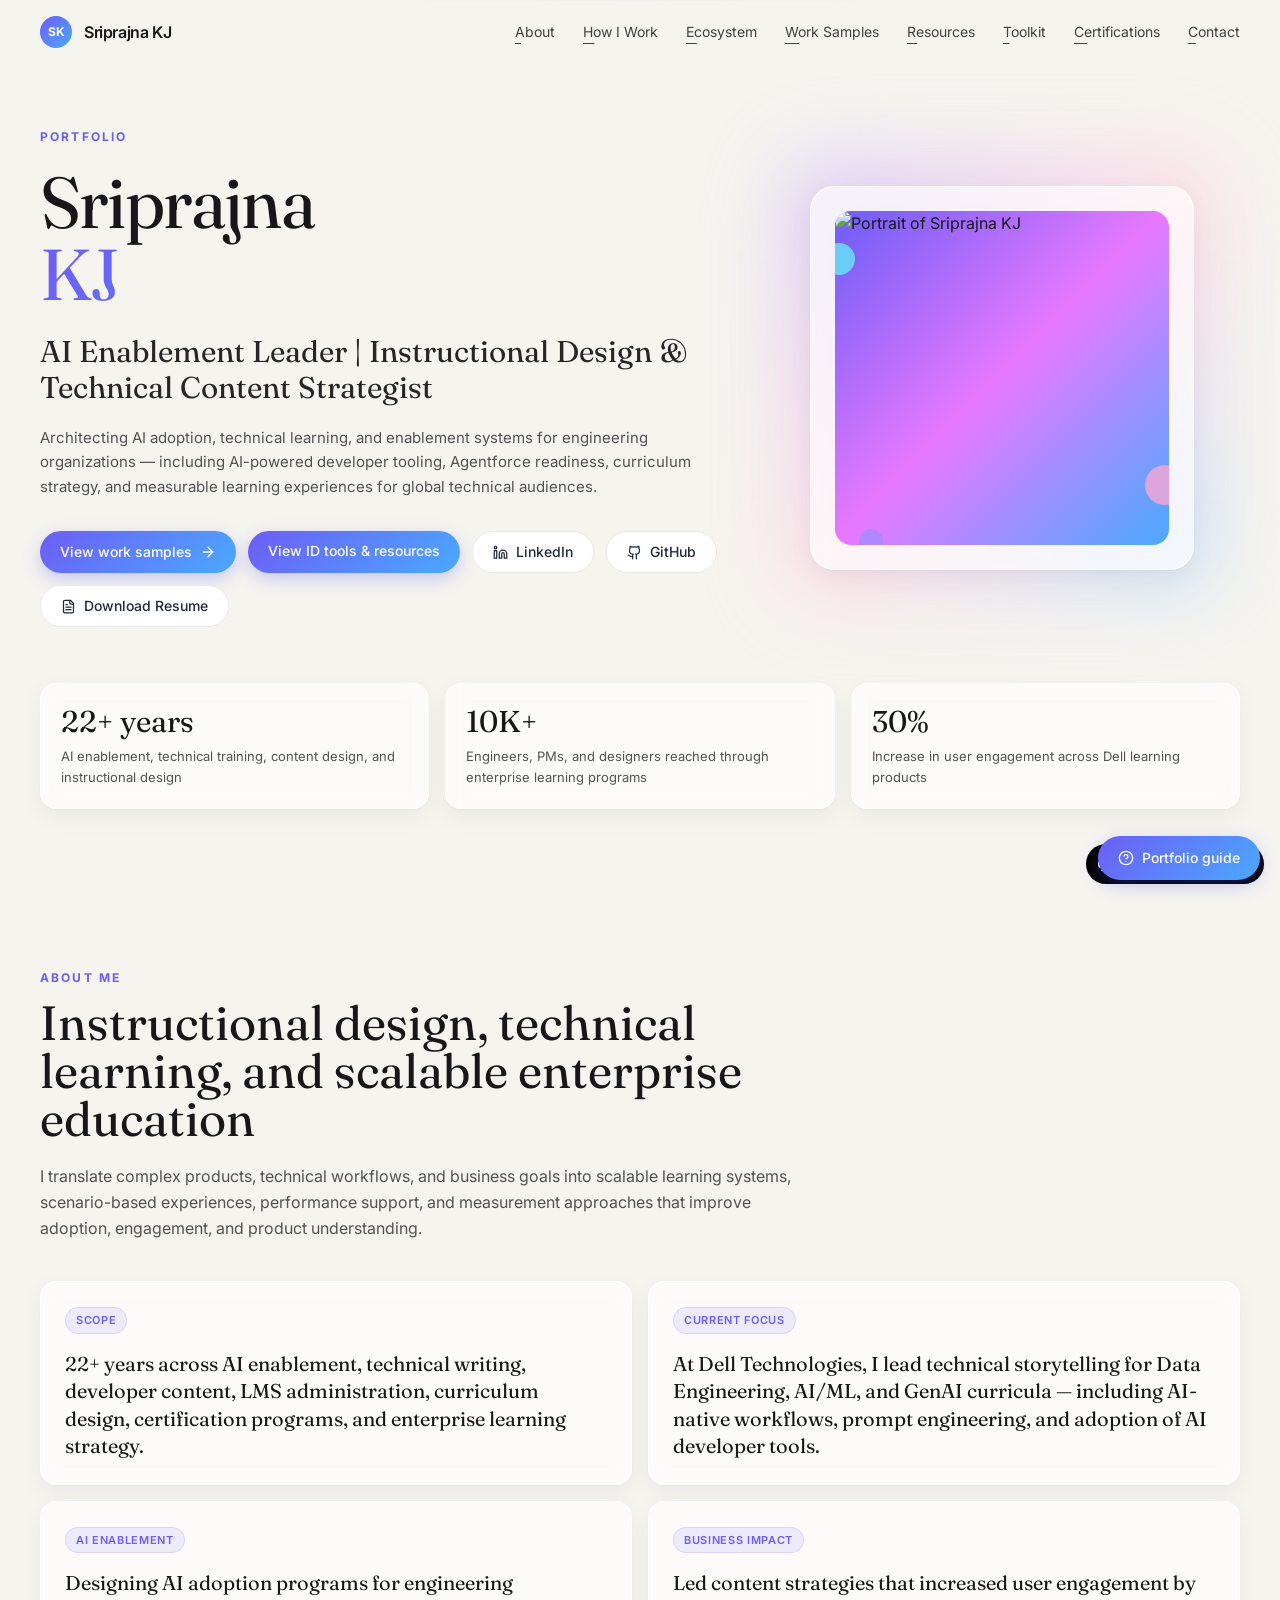
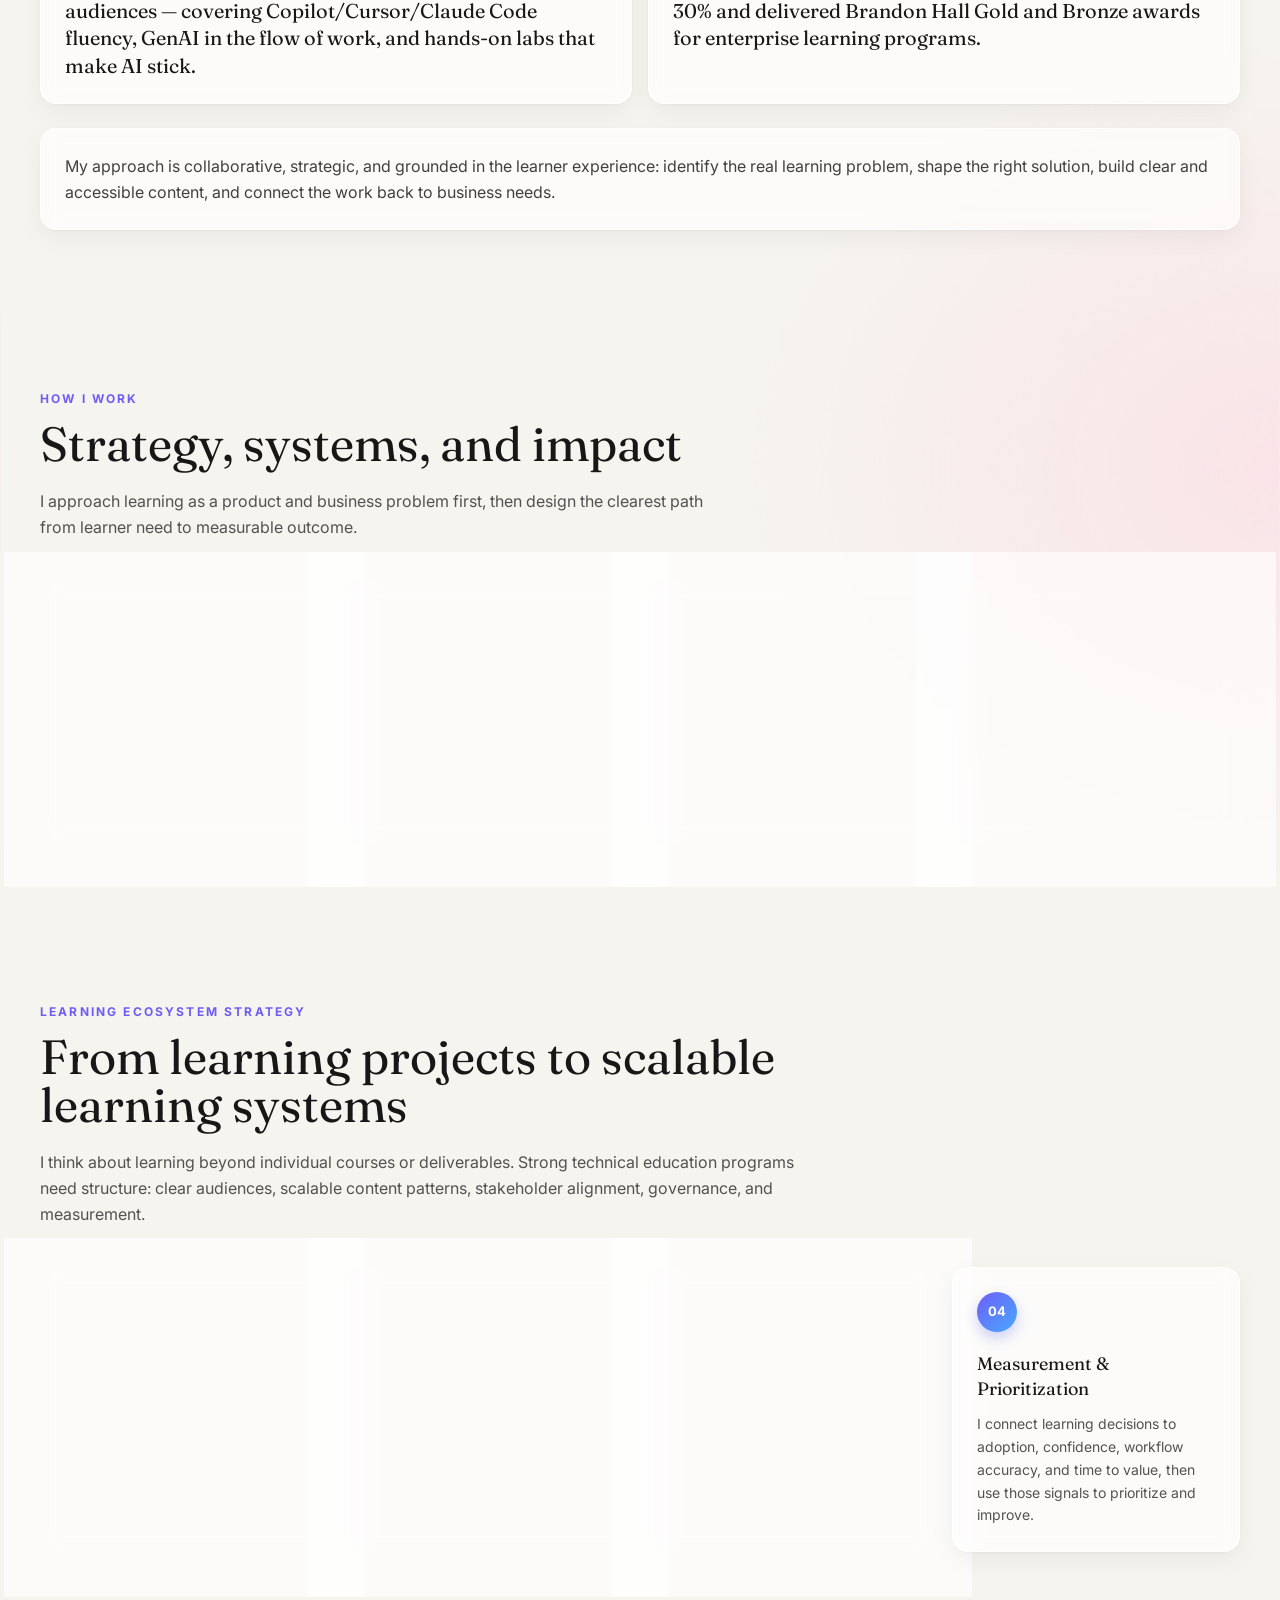
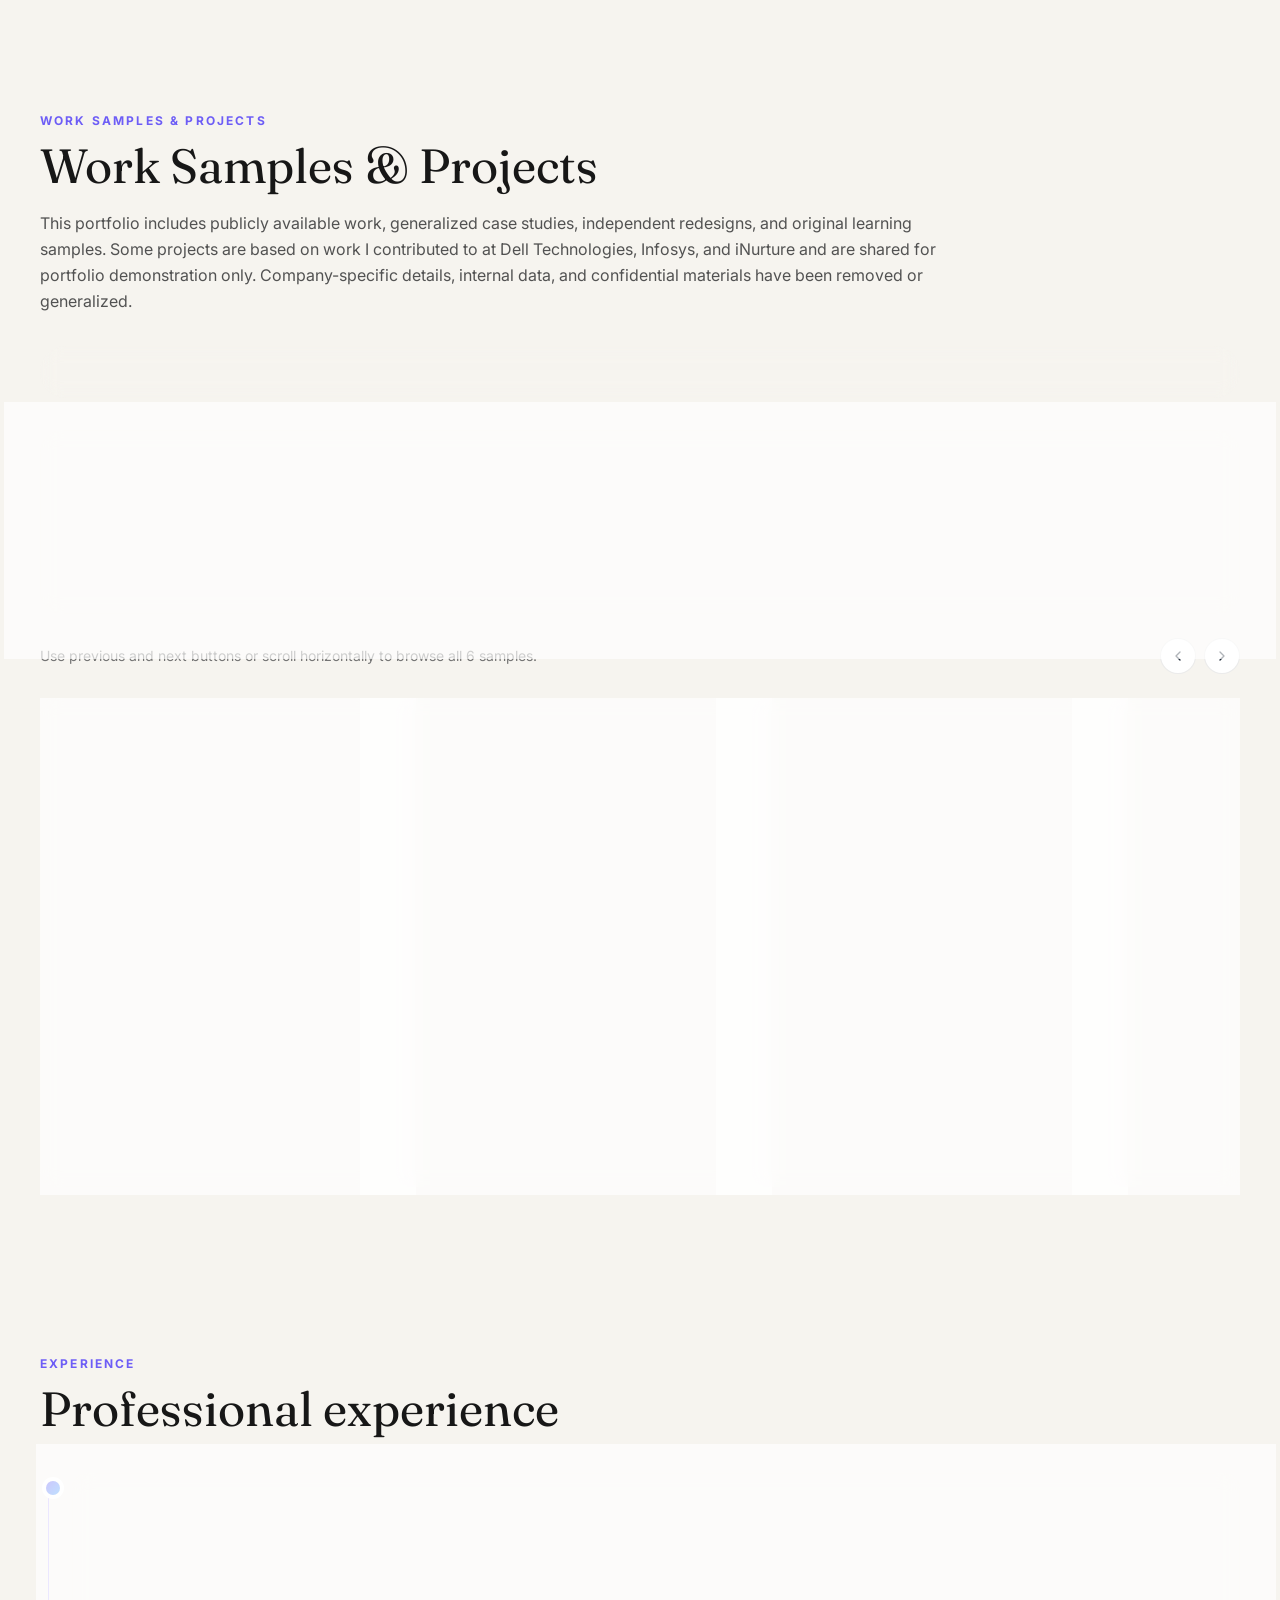
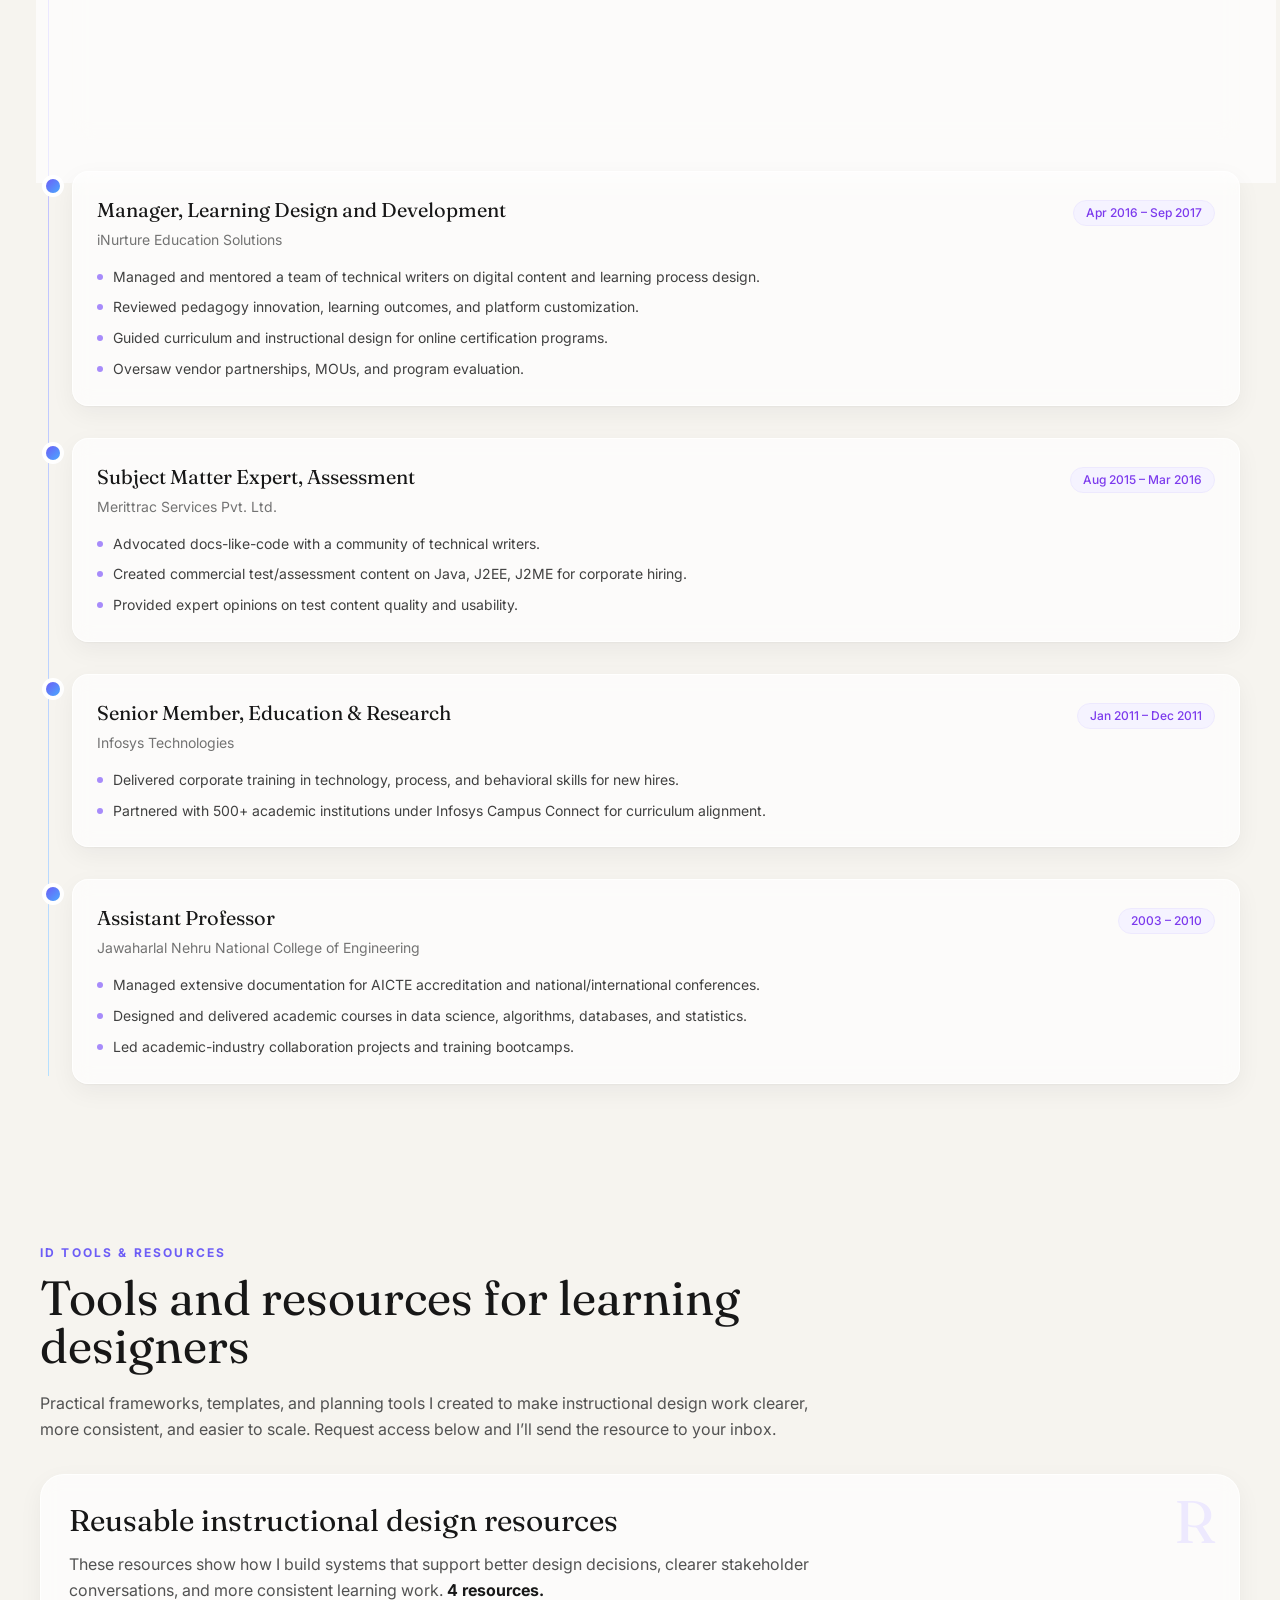
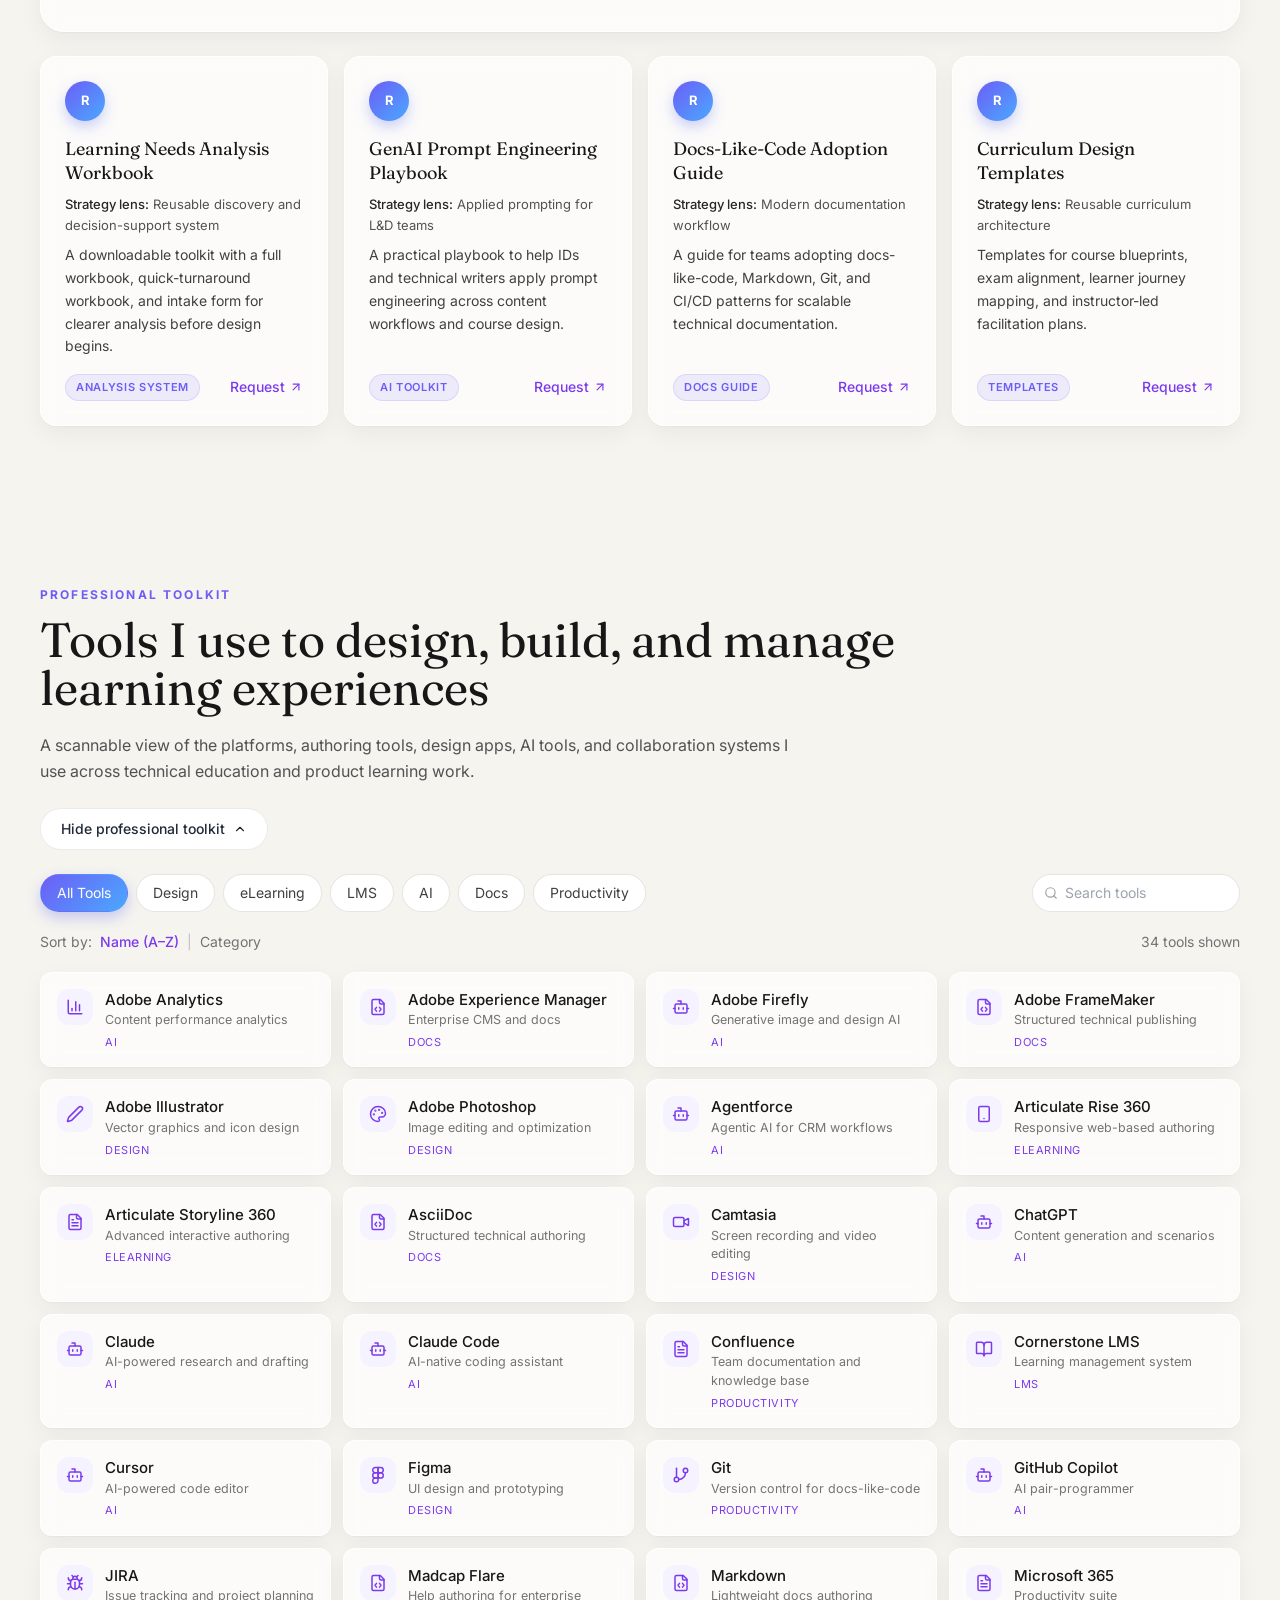
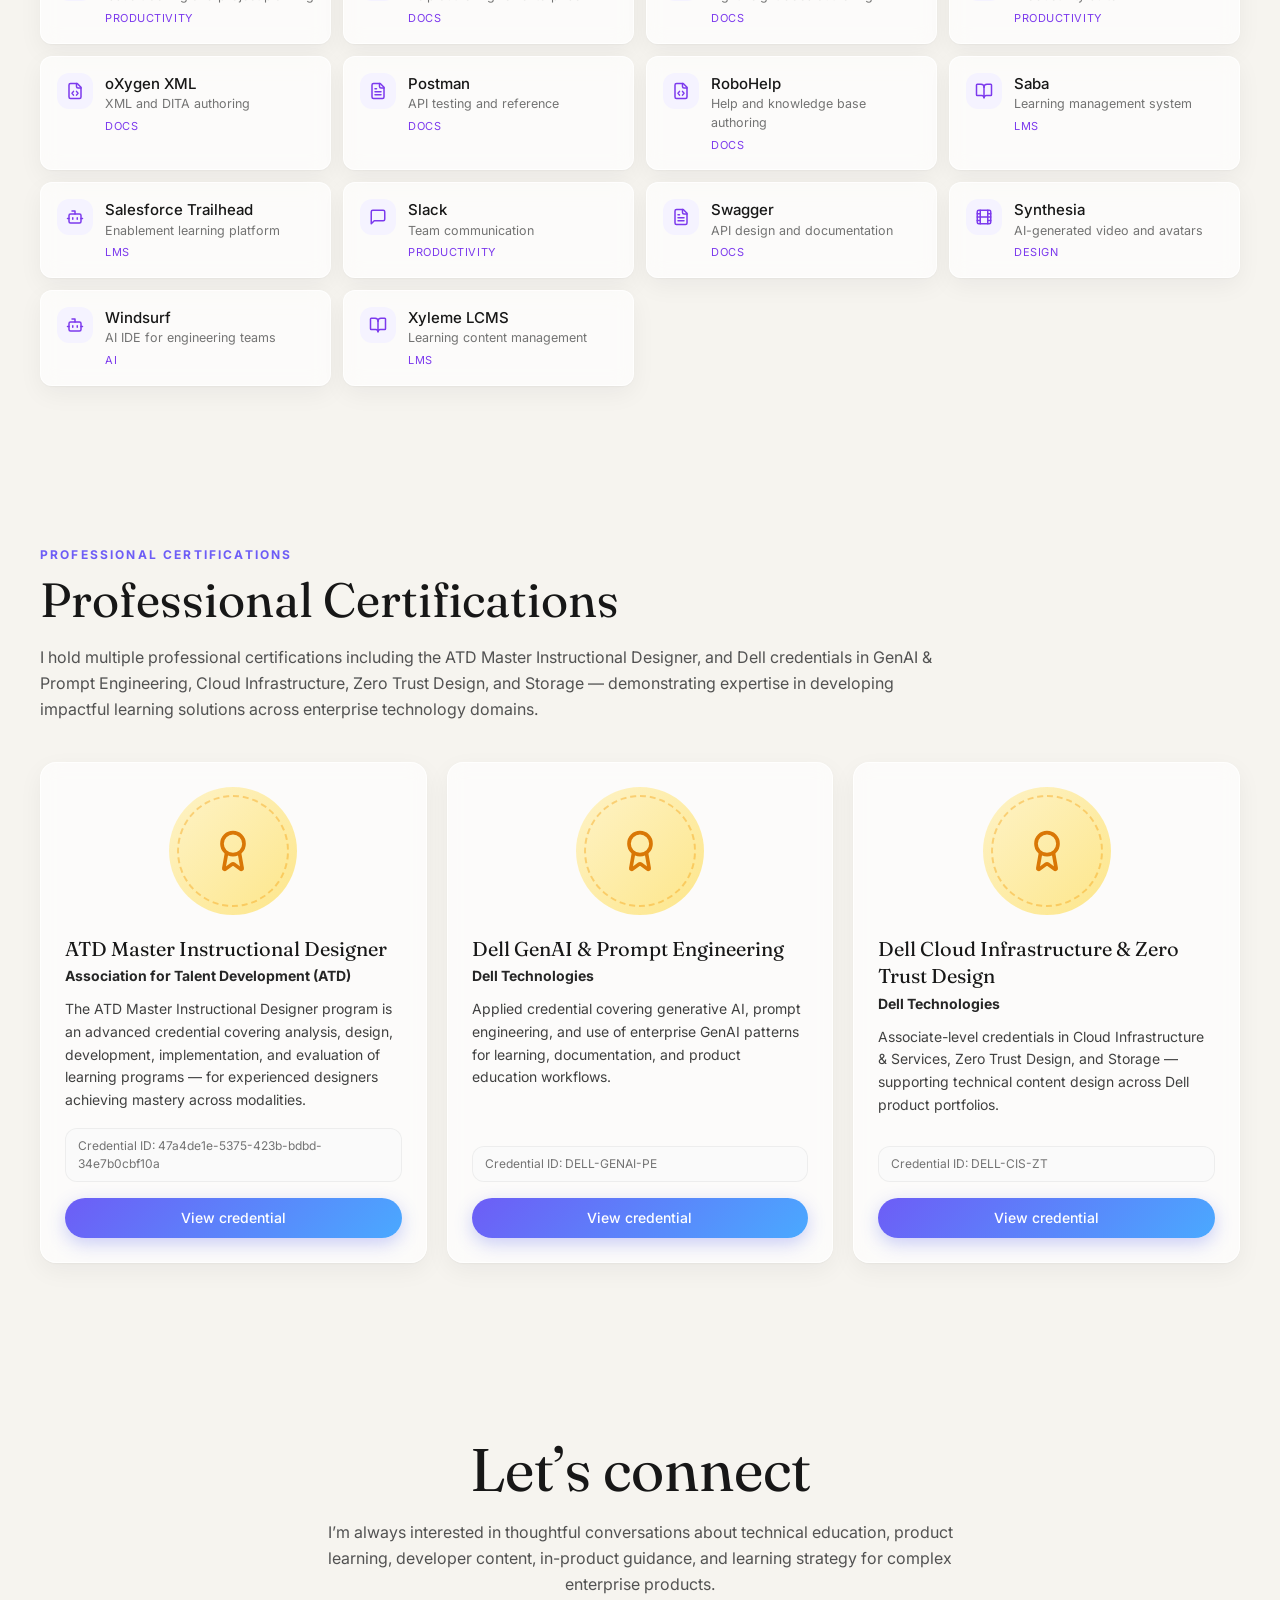
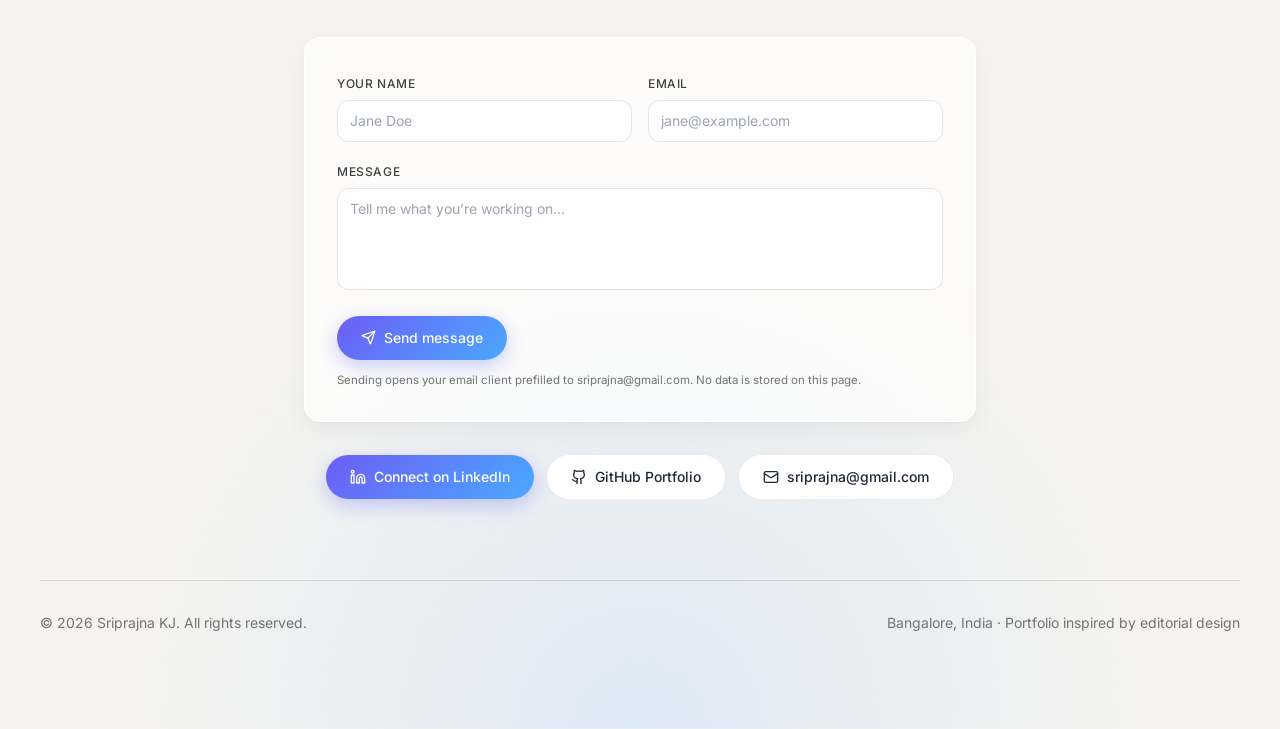
==== commit 49b5b4ea: "Update index.html" ====
--- a/index.html
+++ b/index.html
@@ -1 +1 @@
-<!doctype html><html lang="en"><head><meta charset="utf-8"/><meta name="viewport" content="width=device-width,initial-scale=1"/><meta name="theme-color" content="#000000"/><meta name="description" content="A product of emergent.sh"/><link rel="preconnect" href="https://fonts.googleapis.com"/><link rel="preconnect" href="https://fonts.gstatic.com" crossorigin/><link href="https://fonts.googleapis.com/css2?family=Inter:wght@600&display=swap" rel="stylesheet"/><title>Sriprajna | Portfolio</title><script>window.addEventListener("error",function(e){e.error instanceof DOMException&&"DataCloneError"===e.error.name&&e.message&&e.message.includes("PerformanceServerTiming")&&(e.stopImmediatePropagation(),e.preventDefault())},!0)</script><script src="https://assets.emergent.sh/scripts/emergent-main.js"></script><script defer="defer" src="./static/js/main.3ef4e0ff.js"></script><link href="./static/css/main.fb1d34de.css" rel="stylesheet"></head><body><noscript>You need to enable JavaScript to run this app.</noscript><div id="root"></div><a id="-badge" target="_blank" href="https://" style="display:inline-flex!important;box-sizing:border-box;width:178px;height:40px;padding:8px 12px 8px 12px;align-items:center!important;gap:8px;border-radius:50px!important;background:#000!important;position:fixed!important;bottom:16px;right:16px;text-decoration:none;font-family:-apple-system,BlinkMacSystemFont,&quot;z-index:9999!important"><svg xmlns="http://www.w3.org/2000/svg" width="16" height="16" viewBox="0 0 16 16" fill="none"><path d="M15.5702 8.13142C15.7729 8.0412 16.0007 8.18878 15.9892 8.4103C15.8374 11.3192 14.0965 14.0405 11.2531 15.3065C8.40964 16.5725 5.2224 16.0453 2.95912 14.2117C2.78676 14.072 2.82955 13.804 3.03219 13.7137L4.95677 12.8568C5.04866 12.8159 5.15446 12.823 5.24204 12.8725C6.73377 13.7153 8.59176 13.8649 10.2772 13.1145C11.9626 12.3641 13.0947 10.8833 13.4665 9.21075C13.4883 9.11256 13.5539 9.02918 13.6457 8.98827L15.5702 8.13142Z" fill="white"/><path fill-rule="evenodd" clip-rule="evenodd" d="M15.3066 4.74698L15.5067 5.19653C15.5759 5.35178 15.5061 5.53366 15.3508 5.60278L1.29992 11.8586C1.14467 11.9278 0.962794 11.8579 0.893675 11.7027L0.701732 11.2716L0.693457 11.2531C-1.10317 7.21778 0.711626 2.49007 4.74692 0.693443C8.78221 -1.10318 13.51 0.711693 15.3066 4.74698ZM2.82356 8.55367C2.63552 8.63739 2.41991 8.51617 2.40853 8.31065C2.28373 6.05724 3.53858 3.85787 5.72286 2.88536C7.90715 1.91286 10.3813 2.45199 11.9724 4.05256C12.1175 4.19854 12.0633 4.43988 11.8753 4.5236L2.82356 8.55367Z" fill="white"/></svg><p style="color:#fff!important;font-family:Inter,sans-serif!important;font-size:13px!important;font-style:normal!important;font-weight:600!important;line-height:20px!important;margin:0!important;white-space:nowrap!important">sri</p></a><script>!function(e,t){var r,s,o,i;t.__SV||(window.posthog=t,t._i=[],t.init=function(n,a,p){function c(e,t){var r=t.split(".");2==r.length&&(e=e[r[0]],t=r[1]),e[t]=function(){e.push([t].concat(Array.prototype.slice.call(arguments,0)))}}(o=e.createElement("script")).type="text/javascript",o.crossOrigin="anonymous",o.async=!0,o.src=a.api_host.replace(".i.posthog.com","-assets.i.posthog.com")+"/static/array.js",(i=e.getElementsByTagName("script")[0]).parentNode.insertBefore(o,i);var g=t;for(void 0!==p?g=t[p]=[]:p="posthog",g.people=g.people||[],g.toString=function(e){var t="posthog";return"posthog"!==p&&(t+="."+p),e||(t+=" (stub)"),t},g.people.toString=function(){return g.toString(1)+".people (stub)"},r="init me ws ys ps bs capture je Di ks register register_once register_for_session unregister unregister_for_session Ps getFeatureFlag getFeatureFlagPayload isFeatureEnabled reloadFeatureFlags updateEarlyAccessFeatureEnrollment getEarlyAccessFeatures on onFeatureFlags onSurveysLoaded onSessionId getSurveys getActiveMatchingSurveys renderSurvey canRenderSurvey canRenderSurveyAsync identify setPersonProperties group resetGroups setPersonPropertiesForFlags resetPersonPropertiesForFlags setGroupPropertiesForFlags resetGroupPropertiesForFlags reset get_distinct_id getGroups get_session_id get_session_replay_url alias set_config startSessionRecording stopSessionRecording sessionRecordingStarted captureException loadToolbar get_property getSessionProperty Es $s createPersonProfile Is opt_in_capturing opt_out_capturing has_opted_in_capturing has_opted_out_capturing clear_opt_in_out_capturing Ss debug xs getPageViewId captureTraceFeedback captureTraceMetric".split(" "),s=0;s<r.length;s++)c(g,r[s]);t._i.push([n,a,p])},t.__SV=1)}(document,window.posthog||[]),posthog.init("phc_xAvL2Iq4tFmANRE7kzbKwaSqp1HJjN7x48s3vr0CMjs",{api_host:"https://us.i.posthog.com",person_profiles:"identified_only",session_recording:{recordCrossOriginIframes:!0,capturePerformance:!1}})</script></body></html>
+<!doctype html><html lang="en"><head><meta charset="utf-8"/><meta name="viewport" content="width=device-width,initial-scale=1"/><meta name="theme-color" content="#000000"/><meta name="description" content="A product of "/><link rel="preconnect" href="https://fonts.googleapis.com"/><link rel="preconnect" href="https://fonts.gstatic.com" crossorigin/><link href="https://fonts.googleapis.com/css2?family=Inter:wght@600&display=swap" rel="stylesheet"/><title>Sriprajna | Portfolio</title><script>window.addEventListener("error",function(e){e.error instanceof DOMException&&"DataCloneError"===e.error.name&&e.message&&e.message.includes("PerformanceServerTiming")&&(e.stopImmediatePropagation(),e.preventDefault())},!0)</script><script src="https://assets.emergent.sh/scripts/emergent-main.js"></script><script defer="defer" src="./static/js/main.3ef4e0ff.js"></script><link href="./static/css/main.fb1d34de.css" rel="stylesheet"></head><body><noscript>You need to enable JavaScript to run this app.</noscript><div id="root"></div><a id="-badge" target="_blank" href="https://" style="display:inline-flex!important;box-sizing:border-box;width:178px;height:40px;padding:8px 12px 8px 12px;align-items:center!important;gap:8px;border-radius:50px!important;background:#000!important;position:fixed!important;bottom:16px;right:16px;text-decoration:none;font-family:-apple-system,BlinkMacSystemFont,&quot;z-index:9999!important"><svg xmlns="http://www.w3.org/2000/svg" width="16" height="16" viewBox="0 0 16 16" fill="none"><path d="M15.5702 8.13142C15.7729 8.0412 16.0007 8.18878 15.9892 8.4103C15.8374 11.3192 14.0965 14.0405 11.2531 15.3065C8.40964 16.5725 5.2224 16.0453 2.95912 14.2117C2.78676 14.072 2.82955 13.804 3.03219 13.7137L4.95677 12.8568C5.04866 12.8159 5.15446 12.823 5.24204 12.8725C6.73377 13.7153 8.59176 13.8649 10.2772 13.1145C11.9626 12.3641 13.0947 10.8833 13.4665 9.21075C13.4883 9.11256 13.5539 9.02918 13.6457 8.98827L15.5702 8.13142Z" fill="white"/><path fill-rule="evenodd" clip-rule="evenodd" d="M15.3066 4.74698L15.5067 5.19653C15.5759 5.35178 15.5061 5.53366 15.3508 5.60278L1.29992 11.8586C1.14467 11.9278 0.962794 11.8579 0.893675 11.7027L0.701732 11.2716L0.693457 11.2531C-1.10317 7.21778 0.711626 2.49007 4.74692 0.693443C8.78221 -1.10318 13.51 0.711693 15.3066 4.74698ZM2.82356 8.55367C2.63552 8.63739 2.41991 8.51617 2.40853 8.31065C2.28373 6.05724 3.53858 3.85787 5.72286 2.88536C7.90715 1.91286 10.3813 2.45199 11.9724 4.05256C12.1175 4.19854 12.0633 4.43988 11.8753 4.5236L2.82356 8.55367Z" fill="white"/></svg><p style="color:#fff!important;font-family:Inter,sans-serif!important;font-size:13px!important;font-style:normal!important;font-weight:600!important;line-height:20px!important;margin:0!important;white-space:nowrap!important">sri</p></a><script>!function(e,t){var r,s,o,i;t.__SV||(window.posthog=t,t._i=[],t.init=function(n,a,p){function c(e,t){var r=t.split(".");2==r.length&&(e=e[r[0]],t=r[1]),e[t]=function(){e.push([t].concat(Array.prototype.slice.call(arguments,0)))}}(o=e.createElement("script")).type="text/javascript",o.crossOrigin="anonymous",o.async=!0,o.src=a.api_host.replace(".i.posthog.com","-assets.i.posthog.com")+"/static/array.js",(i=e.getElementsByTagName("script")[0]).parentNode.insertBefore(o,i);var g=t;for(void 0!==p?g=t[p]=[]:p="posthog",g.people=g.people||[],g.toString=function(e){var t="posthog";return"posthog"!==p&&(t+="."+p),e||(t+=" (stub)"),t},g.people.toString=function(){return g.toString(1)+".people (stub)"},r="init me ws ys ps bs capture je Di ks register register_once register_for_session unregister unregister_for_session Ps getFeatureFlag getFeatureFlagPayload isFeatureEnabled reloadFeatureFlags updateEarlyAccessFeatureEnrollment getEarlyAccessFeatures on onFeatureFlags onSurveysLoaded onSessionId getSurveys getActiveMatchingSurveys renderSurvey canRenderSurvey canRenderSurveyAsync identify setPersonProperties group resetGroups setPersonPropertiesForFlags resetPersonPropertiesForFlags setGroupPropertiesForFlags resetGroupPropertiesForFlags reset get_distinct_id getGroups get_session_id get_session_replay_url alias set_config startSessionRecording stopSessionRecording sessionRecordingStarted captureException loadToolbar get_property getSessionProperty Es $s createPersonProfile Is opt_in_capturing opt_out_capturing has_opted_in_capturing has_opted_out_capturing clear_opt_in_out_capturing Ss debug xs getPageViewId captureTraceFeedback captureTraceMetric".split(" "),s=0;s<r.length;s++)c(g,r[s]);t._i.push([n,a,p])},t.__SV=1)}(document,window.posthog||[]),posthog.init("phc_xAvL2Iq4tFmANRE7kzbKwaSqp1HJjN7x48s3vr0CMjs",{api_host:"https://us.i.posthog.com",person_profiles:"identified_only",session_recording:{recordCrossOriginIframes:!0,capturePerformance:!1}})</script></body></html>
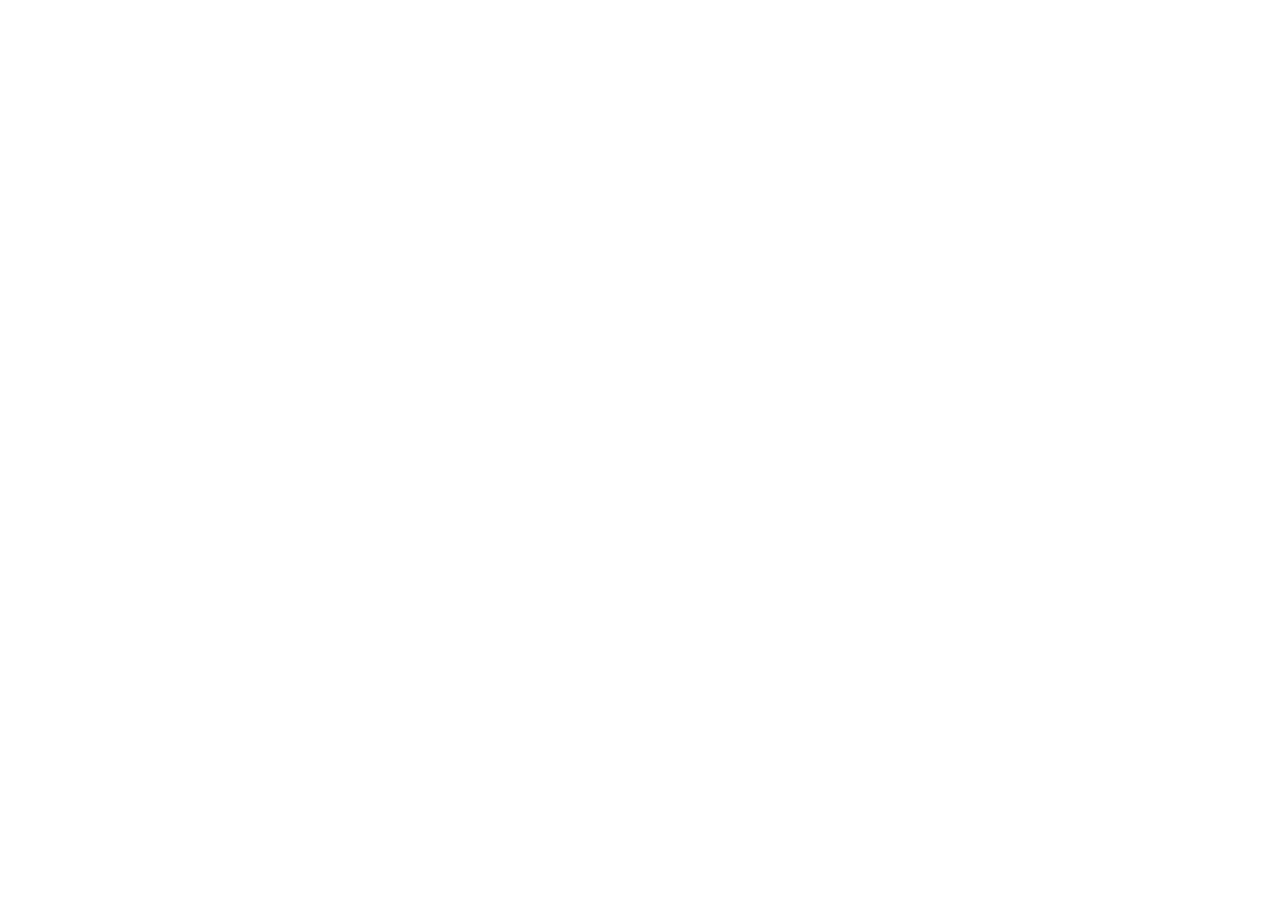
==== commit 2da6025e: "Add files via upload" ====
--- a/index.html
+++ b/index.html
@@ -1 +1,20 @@
-<!doctype html><html lang="en"><head><meta charset="utf-8"/><meta name="viewport" content="width=device-width,initial-scale=1"/><meta name="theme-color" content="#000000"/><meta name="description" content="A product of "/><link rel="preconnect" href="https://fonts.googleapis.com"/><link rel="preconnect" href="https://fonts.gstatic.com" crossorigin/><link href="https://fonts.googleapis.com/css2?family=Inter:wght@600&display=swap" rel="stylesheet"/><title>Sriprajna | Portfolio</title><script>window.addEventListener("error",function(e){e.error instanceof DOMException&&"DataCloneError"===e.error.name&&e.message&&e.message.includes("PerformanceServerTiming")&&(e.stopImmediatePropagation(),e.preventDefault())},!0)</script><script src="https://assets.emergent.sh/scripts/emergent-main.js"></script><script defer="defer" src="./static/js/main.3ef4e0ff.js"></script><link href="./static/css/main.fb1d34de.css" rel="stylesheet"></head><body><noscript>You need to enable JavaScript to run this app.</noscript><div id="root"></div><a id="-badge" target="_blank" href="https://" style="display:inline-flex!important;box-sizing:border-box;width:178px;height:40px;padding:8px 12px 8px 12px;align-items:center!important;gap:8px;border-radius:50px!important;background:#000!important;position:fixed!important;bottom:16px;right:16px;text-decoration:none;font-family:-apple-system,BlinkMacSystemFont,&quot;z-index:9999!important"><svg xmlns="http://www.w3.org/2000/svg" width="16" height="16" viewBox="0 0 16 16" fill="none"><path d="M15.5702 8.13142C15.7729 8.0412 16.0007 8.18878 15.9892 8.4103C15.8374 11.3192 14.0965 14.0405 11.2531 15.3065C8.40964 16.5725 5.2224 16.0453 2.95912 14.2117C2.78676 14.072 2.82955 13.804 3.03219 13.7137L4.95677 12.8568C5.04866 12.8159 5.15446 12.823 5.24204 12.8725C6.73377 13.7153 8.59176 13.8649 10.2772 13.1145C11.9626 12.3641 13.0947 10.8833 13.4665 9.21075C13.4883 9.11256 13.5539 9.02918 13.6457 8.98827L15.5702 8.13142Z" fill="white"/><path fill-rule="evenodd" clip-rule="evenodd" d="M15.3066 4.74698L15.5067 5.19653C15.5759 5.35178 15.5061 5.53366 15.3508 5.60278L1.29992 11.8586C1.14467 11.9278 0.962794 11.8579 0.893675 11.7027L0.701732 11.2716L0.693457 11.2531C-1.10317 7.21778 0.711626 2.49007 4.74692 0.693443C8.78221 -1.10318 13.51 0.711693 15.3066 4.74698ZM2.82356 8.55367C2.63552 8.63739 2.41991 8.51617 2.40853 8.31065C2.28373 6.05724 3.53858 3.85787 5.72286 2.88536C7.90715 1.91286 10.3813 2.45199 11.9724 4.05256C12.1175 4.19854 12.0633 4.43988 11.8753 4.5236L2.82356 8.55367Z" fill="white"/></svg><p style="color:#fff!important;font-family:Inter,sans-serif!important;font-size:13px!important;font-style:normal!important;font-weight:600!important;line-height:20px!important;margin:0!important;white-space:nowrap!important">sri</p></a><script>!function(e,t){var r,s,o,i;t.__SV||(window.posthog=t,t._i=[],t.init=function(n,a,p){function c(e,t){var r=t.split(".");2==r.length&&(e=e[r[0]],t=r[1]),e[t]=function(){e.push([t].concat(Array.prototype.slice.call(arguments,0)))}}(o=e.createElement("script")).type="text/javascript",o.crossOrigin="anonymous",o.async=!0,o.src=a.api_host.replace(".i.posthog.com","-assets.i.posthog.com")+"/static/array.js",(i=e.getElementsByTagName("script")[0]).parentNode.insertBefore(o,i);var g=t;for(void 0!==p?g=t[p]=[]:p="posthog",g.people=g.people||[],g.toString=function(e){var t="posthog";return"posthog"!==p&&(t+="."+p),e||(t+=" (stub)"),t},g.people.toString=function(){return g.toString(1)+".people (stub)"},r="init me ws ys ps bs capture je Di ks register register_once register_for_session unregister unregister_for_session Ps getFeatureFlag getFeatureFlagPayload isFeatureEnabled reloadFeatureFlags updateEarlyAccessFeatureEnrollment getEarlyAccessFeatures on onFeatureFlags onSurveysLoaded onSessionId getSurveys getActiveMatchingSurveys renderSurvey canRenderSurvey canRenderSurveyAsync identify setPersonProperties group resetGroups setPersonPropertiesForFlags resetPersonPropertiesForFlags setGroupPropertiesForFlags resetGroupPropertiesForFlags reset get_distinct_id getGroups get_session_id get_session_replay_url alias set_config startSessionRecording stopSessionRecording sessionRecordingStarted captureException loadToolbar get_property getSessionProperty Es $s createPersonProfile Is opt_in_capturing opt_out_capturing has_opted_in_capturing has_opted_out_capturing clear_opt_in_out_capturing Ss debug xs getPageViewId captureTraceFeedback captureTraceMetric".split(" "),s=0;s<r.length;s++)c(g,r[s]);t._i.push([n,a,p])},t.__SV=1)}(document,window.posthog||[]),posthog.init("phc_xAvL2Iq4tFmANRE7kzbKwaSqp1HJjN7x48s3vr0CMjs",{api_host:"https://us.i.posthog.com",person_profiles:"identified_only",session_recording:{recordCrossOriginIframes:!0,capturePerformance:!1}})</script></body></html>
+<!doctype html>
+<html lang="en">
+  <!-- <html lang="en" class="dark"> — uncomment for dark-by-default (replace the tag above; `dark` is a Tailwind variant, never `@apply` it) -->
+  <head>
+    <meta charset="UTF-8" />
+    <link rel="icon" type="image/svg+xml" href="/favicon.svg" />
+    <link rel="icon" href="/favicon.ico" sizes="any" />
+    <link rel="icon" type="image/png" sizes="32x32" href="/favicon-32x32.png" />
+    <link rel="icon" type="image/png" sizes="16x16" href="/favicon-16x16.png" />
+    <link rel="apple-touch-icon" sizes="180x180" href="/apple-touch-icon.png" />
+    <meta name="viewport" content="width=device-width, initial-scale=1.0" />
+    <meta name="description" content="Sriprajna KJ — AI enablement, instructional design, technical content, learning analytics, and enterprise learning portfolio." />
+    <title>Sriprajna | Portfolio</title>
+    <script type="module" crossorigin src="/assets/index-BcVKJVLw.js"></script>
+    <link rel="stylesheet" crossorigin href="/assets/index-BrrjsXeW.css">
+  </head>
+  <body>
+    <div id="root"></div>
+  </body>
+</html>
